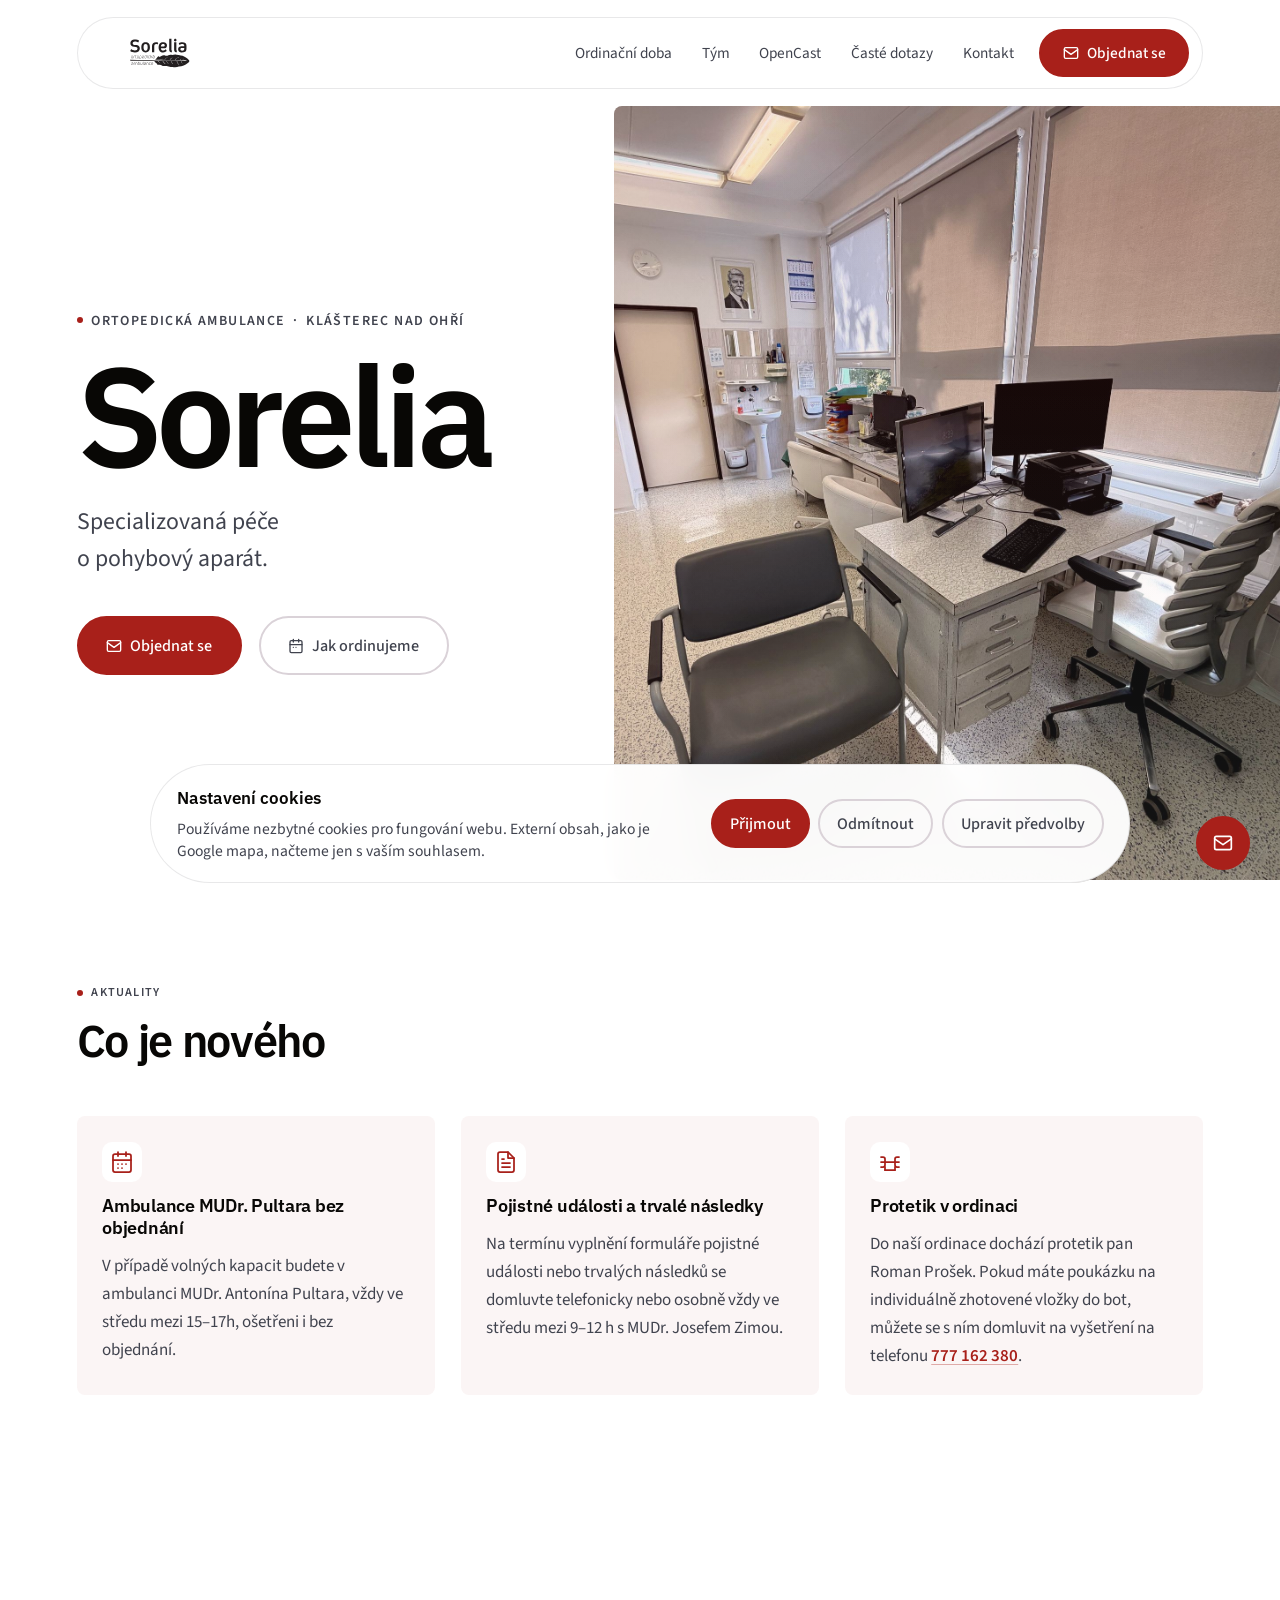
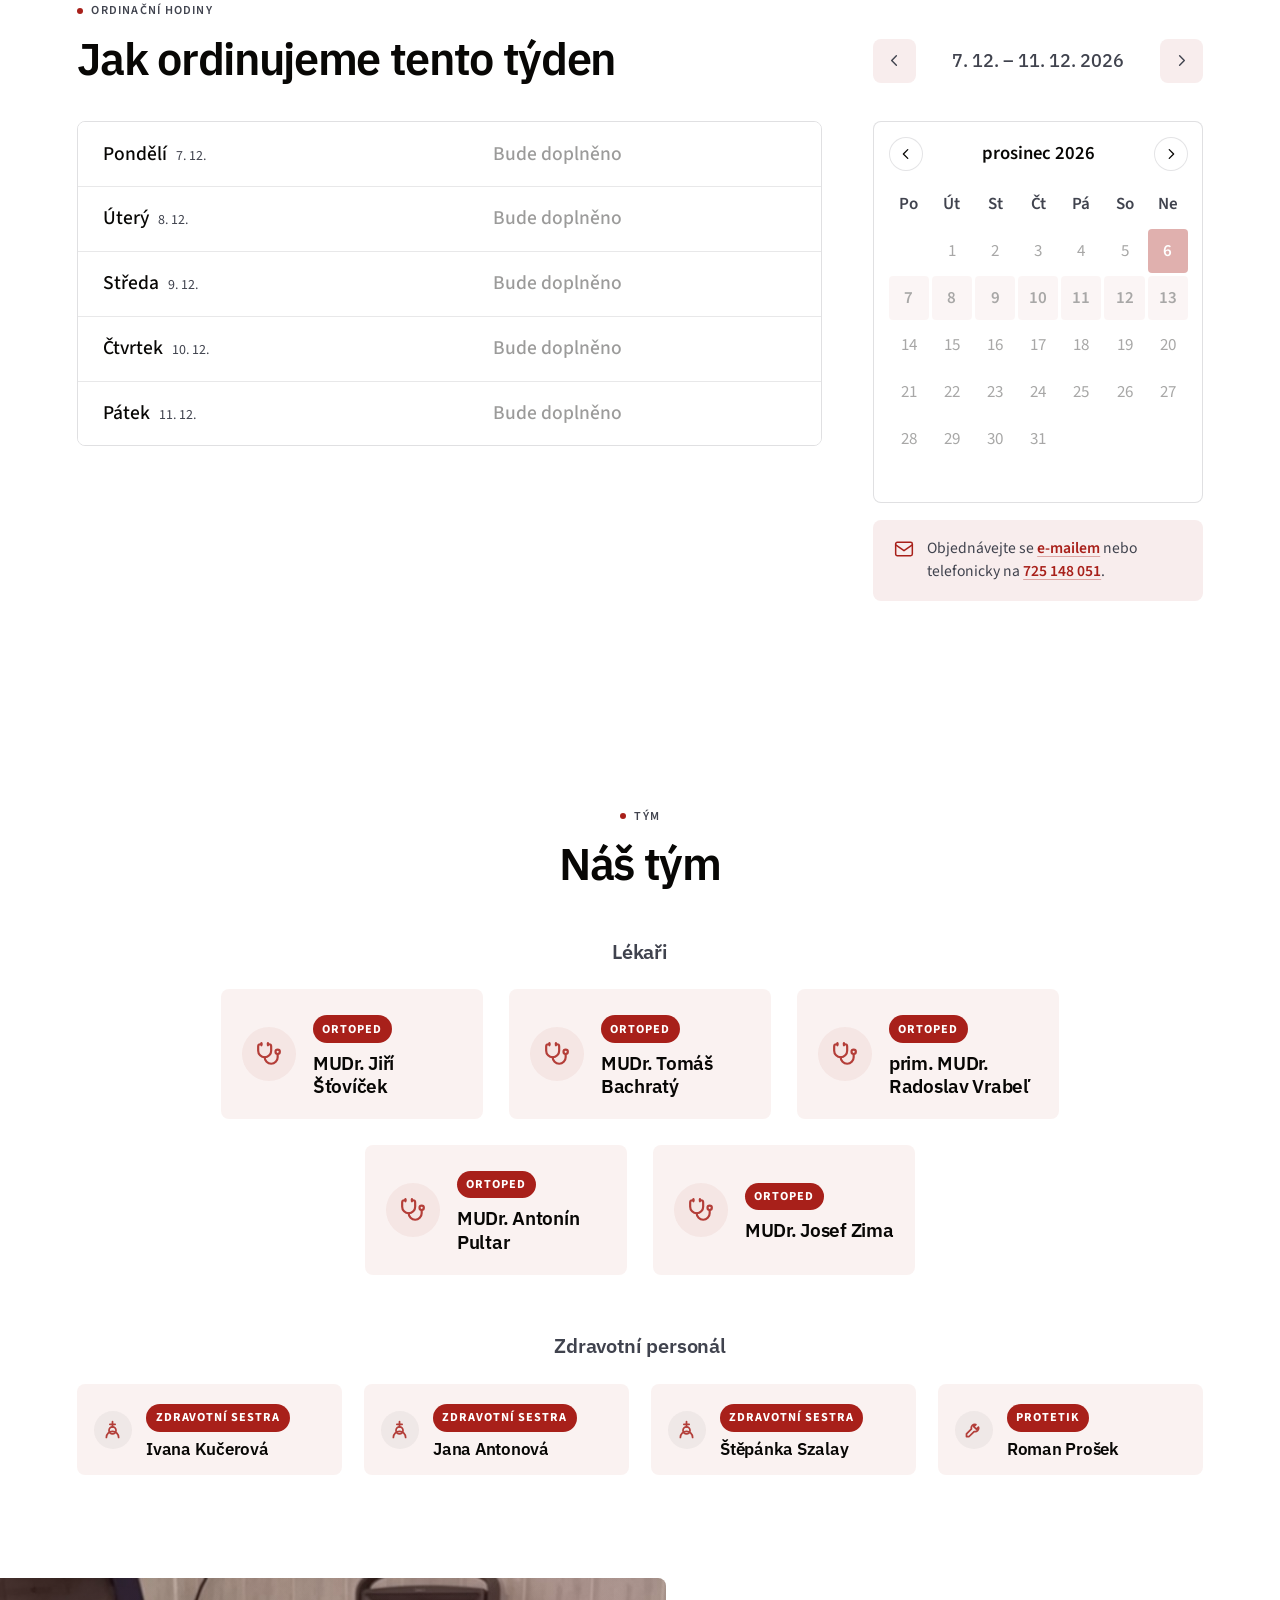
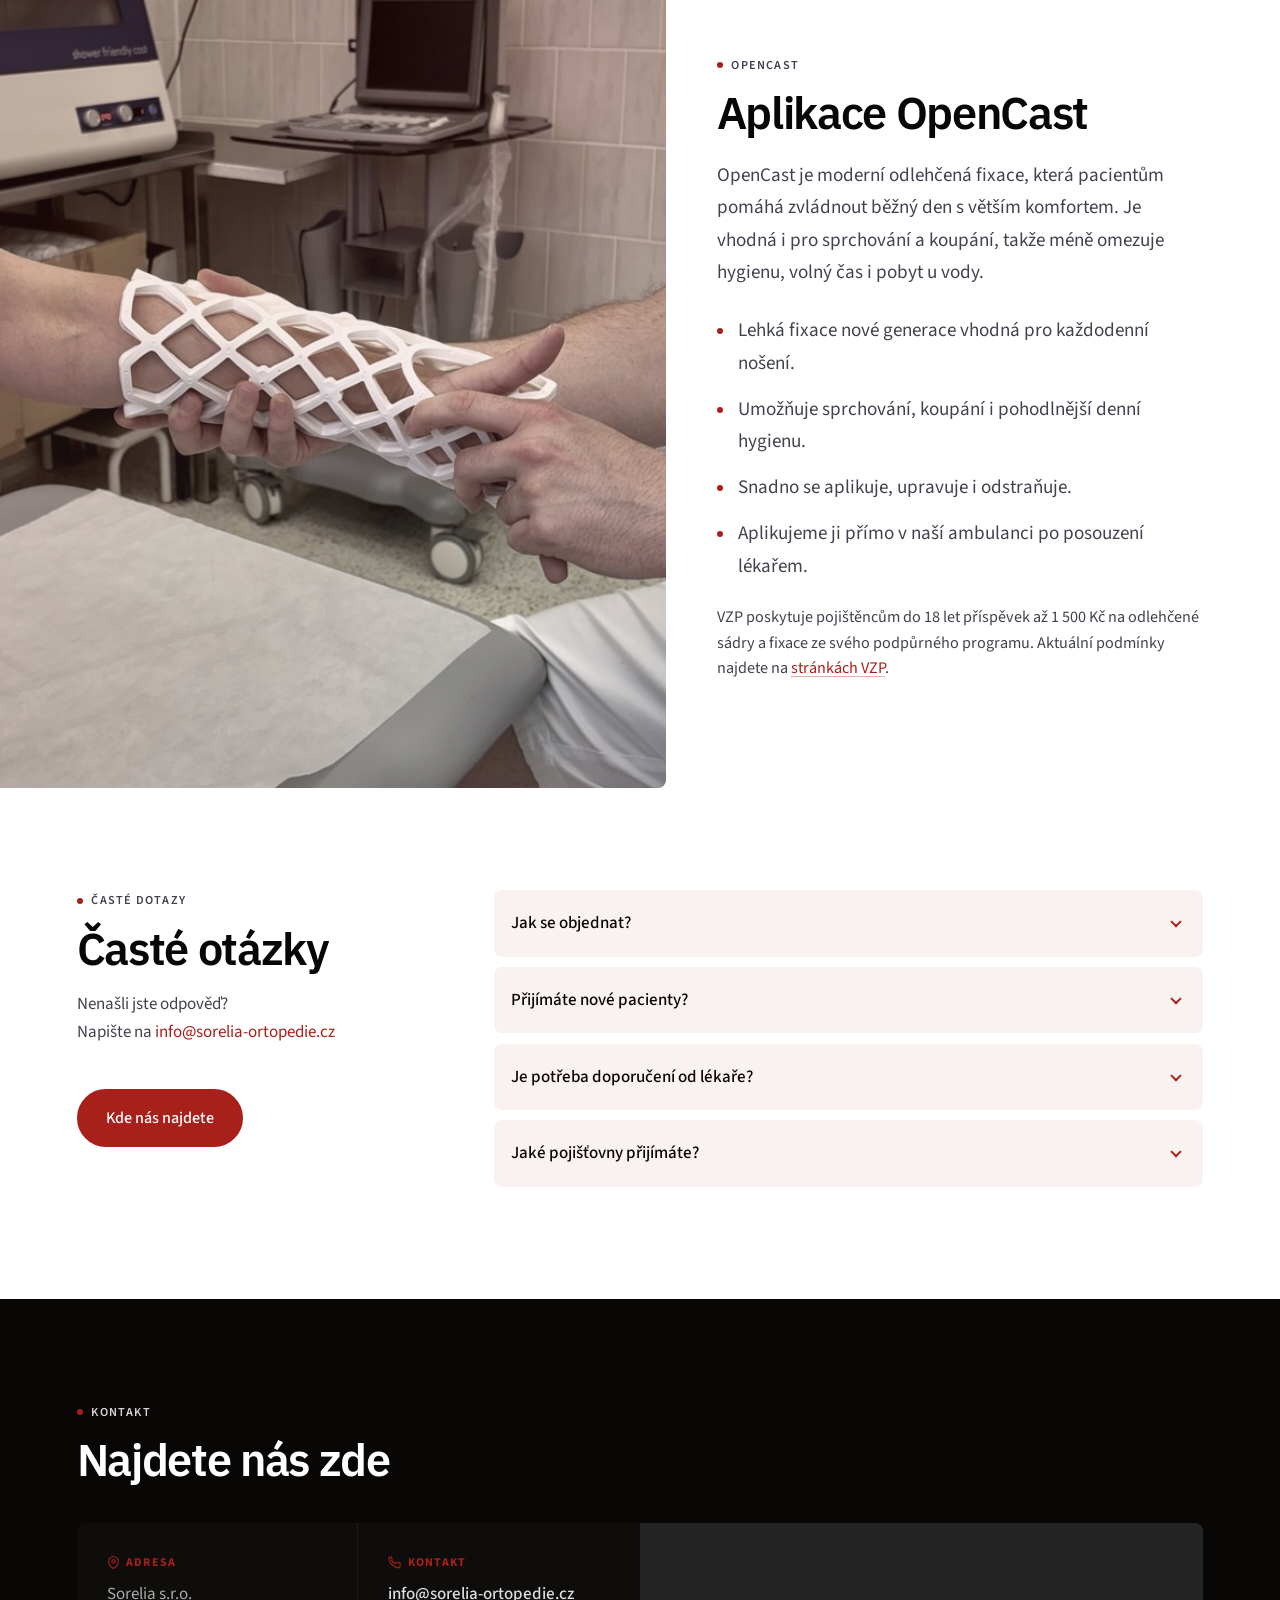
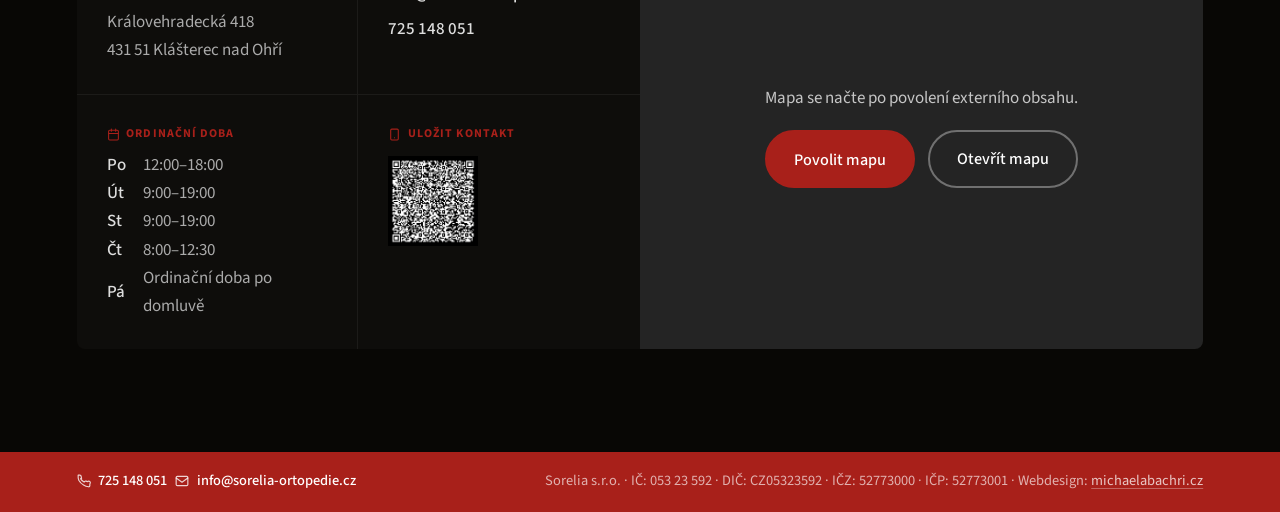
==== index.html @ 14aa14bb "Verze_ODlistopad26 Co-Authored-By: Claude Opus 5.5 <noreply@anthropic.com>" ====
<!DOCTYPE html>
<html lang="cs">
<head>
  <meta charset="UTF-8">
  <meta name="viewport" content="width=device-width, initial-scale=1.0">
  <script>
    if (window.location.hash.toLowerCase() === '#objednani') {
      window.location.replace(`${window.location.origin}/`);
    }
  </script>
  <title>Sorelia · Ortopedická ambulance</title>
  <meta name="description" content="Ortopedická ambulance Sorelia v Klášterci nad Ohří. Specializovaná péče o pohybový aparát, objednání e-mailem nebo telefonicky.">
  <link rel="canonical" href="https://sorelia-ortopedie.cz/">
  <link rel="icon" type="image/svg+xml" href="sorelia_favicon.svg">
  <meta name="theme-color" content="#A8201A">

  <meta property="og:title" content="Sorelia · Ortopedická ambulance">
  <meta property="og:description" content="Specializovaná péče o pohybový aparát v Klášterci nad Ohří. Objednávejte se e-mailem nebo telefonicky.">
  <meta property="og:type" content="website">
  <meta property="og:url" content="https://sorelia-ortopedie.cz/">
  <meta property="og:site_name" content="Sorelia">
  <meta property="og:locale" content="cs_CZ">
  <meta property="og:image" content="https://sorelia-ortopedie.cz/sorelia-social-preview.jpg">
  <meta property="og:image:secure_url" content="https://sorelia-ortopedie.cz/sorelia-social-preview.jpg">
  <meta property="og:image:type" content="image/jpeg">
  <meta property="og:image:width" content="1200">
  <meta property="og:image:height" content="630">
  <meta property="og:image:alt" content="Ordinace ortopedické ambulance Sorelia v Klášterci nad Ohří">

  <meta name="twitter:card" content="summary_large_image">
  <meta name="twitter:title" content="Sorelia · Ortopedická ambulance">
  <meta name="twitter:description" content="Specializovaná péče o pohybový aparát v Klášterci nad Ohří. Objednávejte se e-mailem nebo telefonicky.">
  <meta name="twitter:image" content="https://sorelia-ortopedie.cz/sorelia-social-preview.jpg">
  <meta name="twitter:image:alt" content="Ordinace ortopedické ambulance Sorelia v Klášterci nad Ohří">

  <script type="application/ld+json">
  {
    "@context": "https://schema.org",
    "@graph": [
      {
        "@type": "MedicalClinic",
        "@id": "https://sorelia-ortopedie.cz/#clinic",
        "name": "Sorelia s.r.o.",
        "alternateName": "Sorelia",
        "description": "Ortopedická ambulance Sorelia v Klášterci nad Ohří. Specializovaná péče o pohybový aparát.",
        "url": "https://sorelia-ortopedie.cz/",
        "logo": "https://sorelia-ortopedie.cz/sorelia_logo.svg",
        "image": "https://sorelia-ortopedie.cz/sorelia-social-preview.jpg",
        "email": "info@sorelia-ortopedie.cz",
        "telephone": "+420725148051",
        "medicalSpecialty": "Orthopedic",
        "taxID": "05323592",
        "vatID": "CZ05323592",
        "address": {
          "@type": "PostalAddress",
          "streetAddress": "Královehradecká 418",
          "postalCode": "431 51",
          "addressLocality": "Klášterec nad Ohří",
          "addressCountry": "CZ"
        },
        "openingHoursSpecification": [
          {
            "@type": "OpeningHoursSpecification",
            "dayOfWeek": "Monday",
            "opens": "12:00",
            "closes": "18:00"
          },
          {
            "@type": "OpeningHoursSpecification",
            "dayOfWeek": "Tuesday",
            "opens": "09:00",
            "closes": "19:00"
          },
          {
            "@type": "OpeningHoursSpecification",
            "dayOfWeek": "Wednesday",
            "opens": "09:00",
            "closes": "19:00"
          },
          {
            "@type": "OpeningHoursSpecification",
            "dayOfWeek": "Thursday",
            "opens": "08:00",
            "closes": "12:30"
          }
        ],
        "employee": [
          { "@id": "https://sorelia-ortopedie.cz/#mudr-jiri-stovicek" },
          { "@id": "https://sorelia-ortopedie.cz/#mudr-tomas-bachraty" },
          { "@id": "https://sorelia-ortopedie.cz/#prim-mudr-radoslav-vrabel" },
          { "@id": "https://sorelia-ortopedie.cz/#mudr-antonin-pultar" },
          { "@id": "https://sorelia-ortopedie.cz/#mudr-josef-zima" }
        ]
      },
      {
        "@type": "WebSite",
        "@id": "https://sorelia-ortopedie.cz/#website",
        "url": "https://sorelia-ortopedie.cz/",
        "name": "Sorelia",
        "inLanguage": "cs-CZ",
        "publisher": {
          "@id": "https://sorelia-ortopedie.cz/#clinic"
        }
      },
      {
        "@type": "WebPage",
        "@id": "https://sorelia-ortopedie.cz/#webpage",
        "url": "https://sorelia-ortopedie.cz/",
        "name": "Sorelia · Ortopedická ambulance",
        "description": "Ortopedická ambulance Sorelia v Klášterci nad Ohří. Specializovaná péče o pohybový aparát, objednání e-mailem nebo telefonicky.",
        "isPartOf": {
          "@id": "https://sorelia-ortopedie.cz/#website"
        },
        "about": {
          "@id": "https://sorelia-ortopedie.cz/#clinic"
        },
        "inLanguage": "cs-CZ"
      },
      {
        "@type": "Physician",
        "@id": "https://sorelia-ortopedie.cz/#mudr-jiri-stovicek",
        "name": "MUDr. Jiří Šťovíček",
        "medicalSpecialty": "Orthopedic",
        "worksFor": {
          "@id": "https://sorelia-ortopedie.cz/#clinic"
        }
      },
      {
        "@type": "Physician",
        "@id": "https://sorelia-ortopedie.cz/#mudr-tomas-bachraty",
        "name": "MUDr. Tomáš Bachratý",
        "medicalSpecialty": "Orthopedic",
        "worksFor": {
          "@id": "https://sorelia-ortopedie.cz/#clinic"
        }
      },
      {
        "@type": "Physician",
        "@id": "https://sorelia-ortopedie.cz/#prim-mudr-radoslav-vrabel",
        "name": "prim. MUDr. Radoslav Vrabeľ",
        "medicalSpecialty": "Orthopedic",
        "worksFor": {
          "@id": "https://sorelia-ortopedie.cz/#clinic"
        }
      },
      {
        "@type": "Physician",
        "@id": "https://sorelia-ortopedie.cz/#mudr-antonin-pultar",
        "name": "MUDr. Antonín Pultar",
        "medicalSpecialty": "Orthopedic",
        "worksFor": {
          "@id": "https://sorelia-ortopedie.cz/#clinic"
        }
      },
      {
        "@type": "Physician",
        "@id": "https://sorelia-ortopedie.cz/#mudr-josef-zima",
        "name": "MUDr. Josef Zima",
        "medicalSpecialty": "Orthopedic",
        "worksFor": {
          "@id": "https://sorelia-ortopedie.cz/#clinic"
        }
      }
    ]
  }
  </script>

  <link rel="preconnect" href="https://fonts.googleapis.com">
  <link rel="preconnect" href="https://fonts.gstatic.com" crossorigin>
  <link href="https://fonts.googleapis.com/css2?family=IBM+Plex+Sans:wght@400;500;600&family=Source+Sans+3:wght@400;500;600&display=swap" rel="stylesheet">
  <link rel="stylesheet" href="style.css?v=20261015">
</head>
<body>

<!-- ══════════════════════════════════════════
     NAVIGACE
══════════════════════════════════════════ -->
<header class="site-header" id="site-header">
  <div class="nav-wrap">
    <nav class="nav-pill" aria-label="Hlavní navigace">
      <a href="#" class="nav-logo" aria-label="Sorelia – domů">
        <img src="sorelia_logo.svg" alt="Sorelia" class="nav-logo-img">
      </a>
      <ul class="nav-links" id="nav-links" role="list">
        <li><a href="#ordinacni-doba">Ordinační doba</a></li>
        <li><a href="#lekari">Tým</a></li>
        <li><a href="#opencast">OpenCast</a></li>
        <li><a href="#faq">Časté dotazy</a></li>
        <li><a href="#kontakt">Kontakt</a></li>
        <li class="nav-cta-mob">
          <a href="mailto:info@sorelia-ortopedie.cz" class="btn btn-primary">
            <svg width="16" height="16" viewBox="0 0 24 24" fill="none" stroke="currentColor" stroke-width="2" stroke-linecap="round" stroke-linejoin="round" aria-hidden="true"><rect x="2" y="4" width="20" height="16" rx="2"/><path d="M2 7l10 7 10-7"/></svg>
            Objednat se
          </a>
        </li>
      </ul>
      <a href="mailto:info@sorelia-ortopedie.cz" class="btn btn-primary nav-cta-desk">
        <svg width="16" height="16" viewBox="0 0 24 24" fill="none" stroke="currentColor" stroke-width="2" stroke-linecap="round" stroke-linejoin="round" aria-hidden="true"><rect x="2" y="4" width="20" height="16" rx="2"/><path d="M2 7l10 7 10-7"/></svg>
        Objednat se
      </a>
      <button class="nav-burger" id="nav-burger" aria-label="Menu" aria-expanded="false" aria-controls="nav-links">
        <span></span><span></span><span></span>
      </button>
    </nav>
  </div>
</header>

<main>

<!-- ══════════════════════════════════════════
     HERO
══════════════════════════════════════════ -->
<section class="hero" id="hero" aria-labelledby="hero-h1">
  <div class="hero-grid">

    <div class="hero-text">
      <p class="eyebrow">
        <span class="eyebrow-dot" aria-hidden="true"></span>
        <span class="eyebrow-text">
          <span>Ortopedická ambulance</span>
          <span class="eyebrow-sep" aria-hidden="true">·</span>
          <span class="eyebrow-place">Klášterec nad Ohří</span>
        </span>
      </p>
      <h1 id="hero-h1">Sorelia</h1>
      <p class="hero-lead">Specializovaná péče<br>o pohybový aparát.</p>
      <div class="hero-actions">
        <a href="mailto:info@sorelia-ortopedie.cz" class="btn btn-primary">
          <svg width="16" height="16" viewBox="0 0 24 24" fill="none" stroke="currentColor" stroke-width="2" stroke-linecap="round" stroke-linejoin="round" aria-hidden="true"><rect x="2" y="4" width="20" height="16" rx="2"/><path d="M2 7l10 7 10-7"/></svg>
          Objednat se
        </a>
        <a href="#ordinacni-doba" class="btn btn-outline">
          <svg width="16" height="16" viewBox="0 0 24 24" fill="none" stroke="currentColor" stroke-width="2" stroke-linecap="round" stroke-linejoin="round" aria-hidden="true"><rect x="3" y="4" width="18" height="18" rx="2"/><path d="M16 2v4M8 2v4M3 10h18"/><path d="M8 14h.01M12 14h.01"/></svg>
          Jak ordinujeme
        </a>
      </div>
    </div>

    <div class="hero-visual">
      <img class="hero-photo" src="hero.jpeg" alt="Ordinace ortopedické ambulance Sorelia" width="2000" height="1500" fetchpriority="high">
    </div>

  </div>
</section>

<!-- ══════════════════════════════════════════
     AKTUALITY
     Styl karet podle naléhavosti:
     - akt-card--urgent (+ volitelně --notice): časově kritická upozornění
       (omezený provoz, přerušené objednávky) — výrazné, řadit první.
     - akt-card--secondary: běžné, méně naléhavé novinky — řadit za urgent kartami.
     Neaktuální urgent kartu neodstraňovat, jen doplnit "hidden" atribut
     a text/nadpis přepsat, až bude znovu potřeba (viz historie této sekce).
══════════════════════════════════════════ -->
<section class="section aktuality" id="aktuality" aria-labelledby="akt-h2">
  <div class="container">
    <div class="sec-head">
      <p class="sec-label"><span class="sec-dot" aria-hidden="true"></span>Aktuality</p>
      <h2 id="akt-h2">Co je nového</h2>
    </div>
    <div class="akt-grid">

      <article class="akt-card akt-card--urgent akt-card--notice" hidden>
        <div class="akt-icon" aria-hidden="true">
          <svg width="24" height="24" viewBox="0 0 24 24" fill="none" stroke="currentColor" stroke-width="1.75" stroke-linecap="round" stroke-linejoin="round"><rect x="3" y="5" width="18" height="14" rx="2"/><path d="m3 7 9 6 9-6"/><path d="M12 13v5"/></svg>
        </div>
        <h3>Vyřizování e-mailů od 15. 10.</h3>
        <p>E-maily odeslané od 8. 10. po 12. hodině do 14. 10. 2026 budeme vyřizovat až od 15. 10. Děkujeme za pochopení.</p>
      </article>

      <article class="akt-card akt-card--secondary">
        <div class="akt-icon" aria-hidden="true">
          <svg width="24" height="24" viewBox="0 0 24 24" fill="none" stroke="currentColor" stroke-width="1.75" stroke-linecap="round" stroke-linejoin="round"><rect x="3" y="4" width="18" height="18" rx="2"/><path d="M16 2v4M8 2v4M3 10h18"/><path d="M8 14h.01M12 14h.01M16 14h.01M8 18h.01M12 18h.01"/></svg>
        </div>
        <h3>Ambulance MUDr. Pultara bez objednání</h3>
        <p>V případě volných kapacit budete v ambulanci MUDr. Antonína Pultara, vždy ve středu mezi 15–17h, ošetřeni i bez objednání.</p>
      </article>

      <article class="akt-card akt-card--secondary">
        <div class="akt-icon" aria-hidden="true">
          <svg width="24" height="24" viewBox="0 0 24 24" fill="none" stroke="currentColor" stroke-width="1.75" stroke-linecap="round" stroke-linejoin="round"><path d="M14 2H6a2 2 0 0 0-2 2v16a2 2 0 0 0 2 2h12a2 2 0 0 0 2-2V8z"/><polyline points="14 2 14 8 20 8"/><line x1="16" y1="13" x2="8" y2="13"/><line x1="16" y1="17" x2="8" y2="17"/><line x1="10" y1="9" x2="8" y2="9"/></svg>
        </div>
        <h3>Pojistné události a trvalé následky</h3>
        <p>Na termínu vyplnění formuláře pojistné události nebo trvalých následků se domluvte telefonicky nebo osobně vždy ve středu mezi 9–12&nbsp;h s MUDr. Josefem Zimou.</p>
      </article>

      <article class="akt-card akt-card--secondary">
        <div class="akt-icon" aria-hidden="true">
          <svg width="24" height="24" viewBox="0 0 24 24" fill="none" stroke="currentColor" stroke-width="1.75" stroke-linecap="round" stroke-linejoin="round"><path d="M3 17h2a2 2 0 0 0 2-2V9a2 2 0 0 0-2-2H3"/><path d="M21 17h-2a2 2 0 0 1-2-2V9a2 2 0 0 1 2-2h2"/><path d="M3 12h18"/><path d="M7 20h10"/><path d="M7 20v-3"/><path d="M17 20v-3"/></svg>
        </div>
        <h3>Protetik v ordinaci</h3>
        <p>Do naší ordinace dochází protetik pan Roman Prošek. Pokud máte poukázku na individuálně zhotovené vložky do bot, můžete se s ním domluvit na vyšetření na telefonu <a href="tel:+420777162380">777&nbsp;162&nbsp;380</a>.</p>
      </article>

    </div>
  </div>
</section>

<!-- ══════════════════════════════════════════
     ORDINAČNÍ DOBA
══════════════════════════════════════════ -->
<section class="section section--grey odb" id="ordinacni-doba" aria-labelledby="odb-h2">
  <div class="container">
    <div class="odb-head">
      <div>
        <p class="sec-label"><span class="sec-dot" aria-hidden="true"></span>Ordinační hodiny</p>
        <h2 id="odb-h2">Jak ordinujeme tento týden</h2>
      </div>
      <div class="schedule-nav-row schedule-nav-row--desktop">
        <button class="sched-btn" id="prev-week" data-week-shift="-7" aria-label="Předchozí týden">
          <svg width="15" height="15" viewBox="0 0 16 16" fill="none" aria-hidden="true"><path d="M10 3L5 8l5 5" stroke="currentColor" stroke-width="1.5" stroke-linecap="round" stroke-linejoin="round"/></svg>
        </button>
        <span class="schedule-week-label" id="week-label"></span>
        <button class="sched-btn" id="next-week" data-week-shift="7" aria-label="Další týden">
          <svg width="15" height="15" viewBox="0 0 16 16" fill="none" aria-hidden="true"><path d="M6 3l5 5-5 5" stroke="currentColor" stroke-width="1.5" stroke-linecap="round" stroke-linejoin="round"/></svg>
        </button>
      </div>
    </div>

    <div class="odb-grid">
      <div class="odb-left">
        <div class="schedule-days" id="schedule-days" role="list" aria-label="Ordinační doba vybraného týdne">
          <!-- JS -->
        </div>
      </div>
      <div class="schedule-nav-row schedule-nav-row--mobile">
        <button class="sched-btn" type="button" data-week-shift="-7" aria-label="Předchozí týden">
          <svg width="15" height="15" viewBox="0 0 16 16" fill="none" aria-hidden="true"><path d="M10 3L5 8l5 5" stroke="currentColor" stroke-width="1.5" stroke-linecap="round" stroke-linejoin="round"/></svg>
        </button>
        <span class="schedule-week-label"></span>
        <button class="sched-btn" type="button" data-week-shift="7" aria-label="Další týden">
          <svg width="15" height="15" viewBox="0 0 16 16" fill="none" aria-hidden="true"><path d="M6 3l5 5-5 5" stroke="currentColor" stroke-width="1.5" stroke-linecap="round" stroke-linejoin="round"/></svg>
        </button>
      </div>
      <div class="odb-right">
        <div class="schedule-mini-cal" id="mini-calendar" aria-label="Miniaturní kalendář"></div>
        <p class="schedule-contact-note">
          <svg width="20" height="20" viewBox="0 0 24 24" fill="none" stroke="currentColor" stroke-width="1.8" stroke-linecap="round" stroke-linejoin="round" aria-hidden="true">
            <rect x="2" y="4" width="20" height="16" rx="2"/>
            <path d="M2 7l10 7 10-7"/>
          </svg>
          <span>Objednávejte se <a href="mailto:info@sorelia-ortopedie.cz">e-mailem</a> nebo telefonicky na <a href="tel:+420725148051">725&nbsp;148&nbsp;051</a>.</span>
        </p>
      </div>
    </div>
  </div>
</section>

<!-- ══════════════════════════════════════════
     TÝM – LÉKAŘI + PERSONÁL
══════════════════════════════════════════ -->
<section class="section section--grey lekari" id="lekari" aria-labelledby="lek-h2">
  <div class="container">
    <div class="sec-head">
      <p class="sec-label"><span class="sec-dot" aria-hidden="true"></span>Tým</p>
      <h2 id="lek-h2">Náš tým</h2>
    </div>

    <h3 class="team-sub-h">Lékaři</h3>

    <div class="team-grid">

      <article class="team-card">
        <div class="team-photo tp--1" role="img" aria-label="MUDr. Jiří Šťovíček">
          <svg class="person-icon person-icon--doctor" viewBox="0 0 24 24" aria-hidden="true">
            <path d="M11 2v2"/>
            <path d="M5 2v2"/>
            <path d="M5 3H4a2 2 0 0 0-2 2v4a6 6 0 0 0 12 0V5a2 2 0 0 0-2-2h-1"/>
            <path d="M8 15a6 6 0 0 0 12 0v-3"/>
            <circle cx="20" cy="10" r="2"/>
          </svg>
        </div>
        <div class="team-info">
          <span class="team-badge">Ortoped</span>
          <h4>MUDr. Jiří Šťovíček</h4>
        </div>
      </article>

      <article class="team-card">
        <div class="team-photo tp--2" role="img" aria-label="MUDr. Tomáš Bachratý">
          <svg class="person-icon person-icon--doctor" viewBox="0 0 24 24" aria-hidden="true">
            <path d="M11 2v2"/>
            <path d="M5 2v2"/>
            <path d="M5 3H4a2 2 0 0 0-2 2v4a6 6 0 0 0 12 0V5a2 2 0 0 0-2-2h-1"/>
            <path d="M8 15a6 6 0 0 0 12 0v-3"/>
            <circle cx="20" cy="10" r="2"/>
          </svg>
        </div>
        <div class="team-info">
          <span class="team-badge">Ortoped</span>
          <h4>MUDr. Tomáš Bachratý</h4>
        </div>
      </article>

      <article class="team-card">
        <div class="team-photo tp--3" role="img" aria-label="prim. MUDr. Radoslav Vrabeľ">
          <svg class="person-icon person-icon--doctor" viewBox="0 0 24 24" aria-hidden="true">
            <path d="M11 2v2"/>
            <path d="M5 2v2"/>
            <path d="M5 3H4a2 2 0 0 0-2 2v4a6 6 0 0 0 12 0V5a2 2 0 0 0-2-2h-1"/>
            <path d="M8 15a6 6 0 0 0 12 0v-3"/>
            <circle cx="20" cy="10" r="2"/>
          </svg>
        </div>
        <div class="team-info">
          <span class="team-badge">Ortoped</span>
          <h4>prim. MUDr. Radoslav Vrabeľ</h4>
        </div>
      </article>

      <article class="team-card">
        <div class="team-photo tp--4" role="img" aria-label="MUDr. Antonín Pultar">
          <svg class="person-icon person-icon--doctor" viewBox="0 0 24 24" aria-hidden="true">
            <path d="M11 2v2"/>
            <path d="M5 2v2"/>
            <path d="M5 3H4a2 2 0 0 0-2 2v4a6 6 0 0 0 12 0V5a2 2 0 0 0-2-2h-1"/>
            <path d="M8 15a6 6 0 0 0 12 0v-3"/>
            <circle cx="20" cy="10" r="2"/>
          </svg>
        </div>
        <div class="team-info">
          <span class="team-badge">Ortoped</span>
          <h4>MUDr. Antonín Pultar</h4>
        </div>
      </article>

      <article class="team-card">
        <div class="team-photo tp--5" role="img" aria-label="MUDr. Josef Zima">
          <svg class="person-icon person-icon--doctor" viewBox="0 0 24 24" aria-hidden="true">
            <path d="M11 2v2"/>
            <path d="M5 2v2"/>
            <path d="M5 3H4a2 2 0 0 0-2 2v4a6 6 0 0 0 12 0V5a2 2 0 0 0-2-2h-1"/>
            <path d="M8 15a6 6 0 0 0 12 0v-3"/>
            <circle cx="20" cy="10" r="2"/>
          </svg>
        </div>
        <div class="team-info">
          <span class="team-badge">Ortoped</span>
          <h4>MUDr. Josef Zima</h4>
        </div>
      </article>

    </div>

    <h3 class="team-sub-h">Zdravotní personál</h3>

    <div class="staff-grid">
      <article class="staff-card">
        <div class="staff-photo sa--1" role="img" aria-label="Zdravotní sestra Ivana Kučerová">
          <svg class="person-icon person-icon--nurse" viewBox="0 0 24 24" aria-hidden="true">
            <path d="M12 3v6"/>
            <path d="M9 6h6"/>
            <circle cx="12" cy="13" r="4"/>
            <path d="M5 21a7 7 0 0 1 14 0"/>
          </svg>
        </div>
        <div class="staff-info">
          <span class="staff-badge">Zdravotní sestra</span>
          <h4>Ivana Kučerová</h4>
        </div>
      </article>
      <article class="staff-card">
        <div class="staff-photo sa--2" role="img" aria-label="Zdravotní sestra Jana Antonová">
          <svg class="person-icon person-icon--nurse" viewBox="0 0 24 24" aria-hidden="true">
            <path d="M12 3v6"/>
            <path d="M9 6h6"/>
            <circle cx="12" cy="13" r="4"/>
            <path d="M5 21a7 7 0 0 1 14 0"/>
          </svg>
        </div>
        <div class="staff-info">
          <span class="staff-badge">Zdravotní sestra</span>
          <h4>Jana Antonová</h4>
        </div>
      </article>
      <article class="staff-card">
        <div class="staff-photo sa--3" role="img" aria-label="Zdravotní sestra Štěpánka Szalay">
          <svg class="person-icon person-icon--nurse" viewBox="0 0 24 24" aria-hidden="true">
            <path d="M12 3v6"/>
            <path d="M9 6h6"/>
            <circle cx="12" cy="13" r="4"/>
            <path d="M5 21a7 7 0 0 1 14 0"/>
          </svg>
        </div>
        <div class="staff-info">
          <span class="staff-badge">Zdravotní sestra</span>
          <h4>Štěpánka Szalay</h4>
        </div>
      </article>
      <article class="staff-card">
        <div class="staff-photo sa--4" role="img" aria-label="Protetik Roman Prošek">
          <svg class="person-icon person-icon--care" viewBox="0 0 24 24" aria-hidden="true">
            <path d="M14.7 6.3a4 4 0 0 0-5 5L4 17v3h3l5.7-5.7a4 4 0 0 0 5-5l-2.4 2.4-3-3 2.4-2.4z"/>
          </svg>
        </div>
        <div class="staff-info">
          <span class="staff-badge">Protetik</span>
          <h4>Roman Prošek</h4>
        </div>
      </article>
    </div>
  </div>
</section>

<!-- ══════════════════════════════════════════
     OPENCAST
══════════════════════════════════════════ -->
<section class="section opencast" id="opencast" aria-labelledby="opencast-h2">
  <div class="opencast-grid">
    <div class="opencast-media">
      <img src="opencast.jpeg" alt="Aplikace odlehčené fixace OpenCast v ambulanci Sorelia" width="1000" height="750" loading="lazy">
    </div>
    <div class="opencast-content">
      <p class="sec-label"><span class="sec-dot" aria-hidden="true"></span>OpenCast</p>
      <h2 id="opencast-h2">Aplikace OpenCast</h2>
      <p class="opencast-lead">OpenCast je moderní odlehčená fixace, která pacientům pomáhá zvládnout běžný den s větším komfortem. Je vhodná i pro sprchování a koupání, takže méně omezuje hygienu, volný čas i pobyt u vody.</p>
      <ul class="opencast-list">
        <li>Lehká fixace nové generace vhodná pro každodenní nošení.</li>
        <li>Umožňuje sprchování, koupání i pohodlnější denní hygienu.</li>
        <li>Snadno se aplikuje, upravuje i odstraňuje.</li>
        <li>Aplikujeme ji přímo v naší ambulanci po posouzení lékařem.</li>
      </ul>
      <p class="opencast-note">VZP poskytuje pojištěncům do 18 let příspěvek až 1&nbsp;500&nbsp;Kč na odlehčené sádry a fixace ze svého podpůrného programu. Aktuální podmínky najdete na <a href="https://www.vzp.cz/pojistenci/vyhody-a-prispevky/podpora-pri-nemoci/odlehcene-sadry-a-fixace" target="_blank" rel="noopener">stránkách VZP</a>.</p>
    </div>
  </div>
</section>

<!-- ══════════════════════════════════════════
     FAQ
══════════════════════════════════════════ -->
<section class="section faq" id="faq" aria-labelledby="faq-h2">
  <div class="container">
    <div class="faq-layout">

      <div class="faq-intro">
        <p class="sec-label"><span class="sec-dot" aria-hidden="true"></span>Časté dotazy</p>
        <h2 id="faq-h2">Časté otázky</h2>
        <p class="faq-sub">Nenašli jste odpověď?<br>Napište na <a href="mailto:info@sorelia-ortopedie.cz">info@sorelia-ortopedie.cz</a></p>
        <a href="#kontakt" class="btn btn-primary faq-cta">Kde nás najdete</a>
      </div>

      <dl class="faq-list">
        <div class="faq-item">
          <dt><button class="faq-btn" aria-expanded="false" aria-controls="fa1"><span>Jak se objednat?</span><span class="faq-icon" aria-hidden="true"></span></button></dt>
          <dd class="faq-ans" id="fa1" hidden>Napište nám na <a href="mailto:info@sorelia-ortopedie.cz">info@sorelia-ortopedie.cz</a> nebo nás kontaktujte telefonicky na čísle <a href="tel:+420725148051">725&nbsp;148&nbsp;051</a> v ordinačních hodinách.</dd>
        </div>
        <div class="faq-item">
          <dt><button class="faq-btn" aria-expanded="false" aria-controls="fa2"><span>Přijímáte nové pacienty?</span><span class="faq-icon" aria-hidden="true"></span></button></dt>
          <dd class="faq-ans" id="fa2" hidden>Ano, nové pacienty přijímáme. Prosíme o předchozí objednání – bez rezervace bohužel termín nemůžeme zaručit.</dd>
        </div>
        <div class="faq-item">
          <dt><button class="faq-btn" aria-expanded="false" aria-controls="fa3"><span>Je potřeba doporučení od lékaře?</span><span class="faq-icon" aria-hidden="true"></span></button></dt>
          <dd class="faq-ans" id="fa3" hidden>Na vyšetření kloubů doporučení od lékaře nepotřebujete, přestože je vítáme. Na vyšetření zad je poukaz od praktického lékaře nebo specialisty podmínkou – bez něj bohužel vyšetření provést nemůžeme.</dd>
        </div>
        <div class="faq-item">
          <dt><button class="faq-btn" aria-expanded="false" aria-controls="fa4"><span>Jaké pojišťovny přijímáte?</span><span class="faq-icon" aria-hidden="true"></span></button></dt>
          <dd class="faq-ans" id="fa4" hidden>Přijímáme pacienty všech zdravotních pojišťoven – VZP, OZP, ČPZP, ZPS, ZPMV i VOZP. Samoplátce vítáme také.</dd>
        </div>
      </dl>

    </div>
  </div>
</section>

<!-- ══════════════════════════════════════════
     KONTAKT  (tmavá sekce)
══════════════════════════════════════════ -->
<section class="section--dark kontakt" id="kontakt" aria-labelledby="kon-h2">
  <div class="container">
    <div class="kon-top">
      <p class="sec-label sec-label--inv"><span class="sec-dot sec-dot--red" aria-hidden="true"></span>Kontakt</p>
      <h2 id="kon-h2" class="h2--inv">Najdete nás zde</h2>
    </div>

    <div class="kon-block">

      <div class="kon-info">
        <div class="kon-item">
          <span class="kon-lbl">
            <svg width="13" height="13" viewBox="0 0 24 24" fill="none" stroke="currentColor" stroke-width="2" stroke-linecap="round" stroke-linejoin="round" aria-hidden="true"><path d="M21 10c0 7-9 13-9 13s-9-6-9-13a9 9 0 0118 0z"/><circle cx="12" cy="10" r="3"/></svg>
            Adresa
          </span>
          <address>Sorelia s.r.o.<br>Královehradecká 418<br>431 51 Klášterec nad Ohří</address>
        </div>
        <div class="kon-item">
          <span class="kon-lbl">
            <svg width="13" height="13" viewBox="0 0 24 24" fill="none" stroke="currentColor" stroke-width="2" stroke-linecap="round" stroke-linejoin="round" aria-hidden="true"><path d="M22 16.92v3a2 2 0 01-2.18 2 19.8 19.8 0 01-8.63-3.07A19.5 19.5 0 013.07 10.8 19.8 19.8 0 012 2h3a2 2 0 012 1.72c.12 1 .36 1.97.72 2.9a2 2 0 01-.45 2.11L6.09 7.91a16 16 0 006 6l1.18-1.18a2 2 0 012.11-.45c.93.36 1.9.6 2.9.72A2 2 0 0122 16.92z"/></svg>
            Kontakt
          </span>
          <a href="mailto:info@sorelia-ortopedie.cz">info@sorelia-ortopedie.cz</a>
          <a href="tel:+420725148051">725&nbsp;148&nbsp;051</a>
        </div>
        <div class="kon-item">
          <span class="kon-lbl">
            <svg width="13" height="13" viewBox="0 0 24 24" fill="none" stroke="currentColor" stroke-width="2" stroke-linecap="round" stroke-linejoin="round" aria-hidden="true"><rect x="3" y="4" width="18" height="18" rx="2"/><path d="M16 2v4M8 2v4M3 10h18"/></svg>
            Ordinační doba
          </span>
          <table class="kon-hours">
            <tr><td>Po</td><td>12:00–18:00</td></tr>
            <tr><td>Út</td><td>9:00–19:00</td></tr>
            <tr><td>St</td><td>9:00–19:00</td></tr>
            <tr><td>Čt</td><td>8:00–12:30</td></tr>
            <tr><td>Pá</td><td>Ordinační doba po domluvě</td></tr>

          </table>
        </div>
        <div class="kon-item">
          <span class="kon-lbl">
            <svg width="13" height="13" viewBox="0 0 24 24" fill="none" stroke="currentColor" stroke-width="2" stroke-linecap="round" stroke-linejoin="round" aria-hidden="true"><rect x="5" y="2" width="14" height="20" rx="2"/><path d="M12 18h.01"/></svg>
            Uložit kontakt
          </span>
          <div class="qr-box" aria-label="QR kód kontaktu">
            <img src="qr kod negativ.png" alt="QR kód pro uložení kontaktu" width="90" height="90">
          </div>
        </div>
      </div>

      <div
        class="kon-map-wrap"
        data-map-src="https://maps.google.com/maps?q=Královehradecká+418,+431+51+Klášterec+nad+Ohří&output=embed">
        <div class="map-consent-placeholder">
          <p>Mapa se načte po povolení externího obsahu.</p>
          <div class="map-consent-actions">
            <button type="button" class="btn btn-primary" data-map-allow>Povolit mapu</button>
            <a href="https://www.google.com/maps/search/?api=1&query=Kr%C3%A1lovehradeck%C3%A1%20418%2C%20431%2051%20Kl%C3%A1%C5%A1terec%20nad%20Oh%C5%99%C3%AD" target="_blank" rel="noopener" class="btn btn-outline">Otevřít mapu</a>
          </div>
        </div>
      </div>

    </div>

  </div>
</section>

</main>

<footer class="mini-footer" aria-label="Právní a kontaktní údaje">
  <div class="container mini-footer-wrap">
    <p class="mini-footer-contact">
      <svg width="14" height="14" viewBox="0 0 24 24" fill="none" stroke="currentColor" stroke-width="2" stroke-linecap="round" stroke-linejoin="round" aria-hidden="true" class="mini-footer-icon"><path d="M22 16.92v3a2 2 0 01-2.18 2 19.8 19.8 0 01-8.63-3.07A19.5 19.5 0 013.07 10.8 19.8 19.8 0 012 2h3a2 2 0 012 1.72c.12 1 .36 1.97.72 2.9a2 2 0 01-.45 2.11L6.09 7.91a16 16 0 006 6l1.18-1.18a2 2 0 012.11-.45c.93.36 1.9.6 2.9.72A2 2 0 0122 16.92z"/></svg>
      <a href="tel:+420725148051">725&nbsp;148&nbsp;051</a>
      <svg width="14" height="14" viewBox="0 0 24 24" fill="none" stroke="currentColor" stroke-width="2" stroke-linecap="round" stroke-linejoin="round" aria-hidden="true" class="mini-footer-icon"><rect x="2" y="4" width="20" height="16" rx="2"/><path d="M2 7l10 7 10-7"/></svg>
      <a href="mailto:info@sorelia-ortopedie.cz">info@sorelia-ortopedie.cz</a>
    </p>
    <p class="mini-footer-meta">
      Sorelia s.r.o. · IČ: 053&nbsp;23&nbsp;592 · DIČ:&nbsp;CZ05323592 · IČZ:&nbsp;52773000 · IČP:&nbsp;52773001 <span class="mini-footer-credit">· Webdesign: <a href="https://michaelabachri.cz" target="_blank" rel="noopener">michaelabachri.cz</a></span>
    </p>
  </div>
</footer>

<!-- Floating CTA -->
<a href="mailto:info@sorelia-ortopedie.cz" class="floating-cta" aria-label="Napsat e-mail">
  <svg width="20" height="20" viewBox="0 0 24 24" fill="none" stroke="currentColor" stroke-width="2" stroke-linecap="round" stroke-linejoin="round" aria-hidden="true"><rect x="2" y="4" width="20" height="16" rx="2"/><path d="M2 7l10 7 10-7"/></svg>
</a>

<div class="cookie-banner" id="cookie-banner" hidden>
  <div class="cookie-banner-inner">
    <div class="cookie-copy">
      <strong>Nastavení cookies</strong>
      <p>Používáme nezbytné cookies pro fungování webu. Externí obsah, jako je Google mapa, načteme jen s vaším souhlasem.</p>
      <div class="cookie-preferences" id="cookie-preferences" hidden>
        <label class="cookie-check">
          <input type="checkbox" checked disabled>
          <span>Nezbytné cookies</span>
        </label>
        <label class="cookie-check">
          <input type="checkbox" id="cookie-maps">
          <span>Externí obsah a mapy</span>
        </label>
      </div>
    </div>
    <div class="cookie-actions">
      <button type="button" class="btn btn-primary" id="cookie-accept">Přijmout</button>
      <button type="button" class="btn btn-outline" id="cookie-reject">Odmítnout</button>
      <button type="button" class="btn btn-outline" id="cookie-customize" aria-expanded="false" aria-controls="cookie-preferences">Upravit předvolby</button>
      <button type="button" class="btn btn-primary" id="cookie-save" hidden>Uložit předvolby</button>
    </div>
  </div>
</div>

<script src="main.js?v=20261019a"></script>
</body>
</html>
---- style.css ----
/* ============================================================
   Sorelia – Stylesheet
   Mobile-first · Žádné gradienty · Žádné stíny
   ============================================================ */

/* ── Reset ─────────────────────────────────────────────── */
*, *::before, *::after { box-sizing: border-box; margin: 0; padding: 0; }
img, svg { max-width: 100%; display: block; }
a        { color: inherit; text-decoration: none; }
ul, ol   { list-style: none; }
address  { font-style: normal; }

/* ── Tokens ─────────────────────────────────────────────── */
:root {
  --red:       #A8201A;
  --red-soft:  rgba(168, 32, 26, 0.08);
  --black:     #080705;
  --charcoal:  #40434E;
  --grey:      #DAD2D8;
  --bg-grey:   #FFFFFF;
  --white:     #FFFFFF;

  --fh: 'IBM Plex Sans', sans-serif;
  --fb: 'Source Sans 3', sans-serif;

  --max-w:    1440px;
  --gutter:   88%;
  --r:        8px;
  --gap:      clamp(64px, 8vw, 112px);
  --schedule-nav-w: 330px;
}

/* ── Base ───────────────────────────────────────────────── */
html { scroll-behavior: smooth; font-size: 106.25%; }

body {
  font-family: var(--fb);
  font-size: 1.125rem;
  line-height: 1.7;
  color: var(--black);
  background: var(--white);
  overflow-x: hidden;
  -webkit-font-smoothing: antialiased;
}

/* ── Container ──────────────────────────────────────────── */
.container {
  max-width: var(--max-w);
  width: var(--gutter);
  margin: 0 auto;
}

/* ── Focus ring ─────────────────────────────────────────── */
:focus-visible {
  outline: 2px solid var(--red);
  outline-offset: 3px;
  border-radius: 3px;
}

/* ── Sections ───────────────────────────────────────────── */
.section {
  padding: var(--gap) 0;
}
.section--grey { background: var(--white); }

.section--dark {
  background: var(--black);
  padding: var(--gap) 0;
}

/* ── Section labels ─────────────────────────────────────── */
.sec-label {
  display: flex;
  align-items: center;
  gap: 0.5rem;
  font-size: .72rem;
  font-weight: 600;
  letter-spacing: 0.1em;
  text-transform: uppercase;
  color: var(--charcoal);
  margin-bottom: 0.75rem;
}
.sec-label--inv { color: var(--grey); }

.sec-dot {
  width: 6px;
  height: 6px;
  border-radius: 50%;
  background: var(--red);
  flex-shrink: 0;
}
.sec-dot--red { background: var(--red); }

/* ── Section heading block ──────────────────────────────── */
.sec-head { margin-bottom: clamp(2rem, 4vw, 3.5rem); }

/* ── Eyebrow (hero) ─────────────────────────────────────── */
.eyebrow {
  display: grid;
  grid-template-columns: 6px minmax(0, 1fr);
  align-items: start;
  gap: 0.5rem;
  font-size: .82rem;
  font-weight: 600;
  letter-spacing: 0.1em;
  text-transform: uppercase;
  color: var(--charcoal);
  margin-bottom: 1.25rem;
  line-height: 1.45;
}
.eyebrow-dot {
  display: inline-block;
  width: 6px; height: 6px;
  border-radius: 50%;
  background: var(--red);
  margin-top: .43em;
}
.eyebrow-text {
  display: flex;
  flex-wrap: wrap;
  column-gap: .45rem;
  min-width: 0;
}

/* ── Headings ───────────────────────────────────────────── */
h2 {
  font-family: var(--fh);
  font-size: clamp(2rem, 3.5vw, 3rem);
  font-weight: 600;
  line-height: 1.1;
  letter-spacing: -0.03em;
  color: var(--black);
}
h2.h2--inv { color: var(--white); }

h3, h4 {
  font-family: var(--fh);
  font-weight: 600;
  line-height: 1.25;
  letter-spacing: -0.015em;
}

/* ── Buttons ────────────────────────────────────────────── */
.btn {
  display: inline-flex;
  align-items: center;
  justify-content: center;
  gap: 0.5rem;
  padding: 0.8rem 1.6rem;
  border-radius: 100px;
  font-family: var(--fb);
  font-size: .95rem;
  font-weight: 500;
  cursor: pointer;
  border: 2px solid transparent;
  min-height: 44px;
  white-space: nowrap;
  transition: background .15s, color .15s, border-color .15s;
}

.btn-primary {
  background: var(--red);
  color: var(--white);
  border-color: var(--red);
}
.btn-primary:hover,
.btn-primary:focus-visible {
  background: #8A1A15;
  border-color: #8A1A15;
}

.btn-outline {
  background: transparent;
  color: var(--charcoal);
  border-color: var(--grey);
}
.btn-outline:hover,
.btn-outline:focus-visible {
  border-color: var(--charcoal);
  color: var(--black);
}

.btn-full { width: 100%; }

/* ================================================================
   NAVIGACE
================================================================ */
.site-header {
  position: sticky;
  top: 0;
  z-index: 200;
  padding: 1rem 0;
  background: transparent;
  transition: padding .2s;
}
.site-header.scrolled { padding: .5rem 0; }

.nav-wrap {
  max-width: var(--max-w);
  width: var(--gutter);
  margin: 0 auto;
}

.nav-pill {
  display: flex;
  align-items: center;
  gap: 1.5rem;
  background: rgba(255,255,255,.92);
  backdrop-filter: blur(14px);
  -webkit-backdrop-filter: blur(14px);
  border: 1px solid rgba(64,67,78,.12);
  border-radius: 100px;
  padding: .625rem .75rem .625rem 1.75rem;
}

.nav-logo {
  margin-right: auto;
  display: flex;
  align-items: center;
}
.nav-logo-img {
  height: 32px;
  width: auto;
  display: block;
}

.nav-links {
  display: flex;
  align-items: center;
  gap: 1.75rem;
}
.nav-links a {
  font-size: .9rem;
  color: var(--charcoal);
  transition: color .15s;
  min-height: 44px;
  display: flex;
  align-items: center;
}
.nav-links a:hover { color: var(--black); }

.nav-cta-desk { padding: .55rem 1.25rem; font-size: .9rem; }
.nav-cta-mob  { display: none; }

.nav-burger {
  display: none;
  flex-direction: column;
  gap: 5px;
  background: none;
  border: none;
  cursor: pointer;
  width: 44px; height: 44px;
  align-items: center;
  justify-content: center;
  border-radius: var(--r);
}
.nav-burger span {
  display: block;
  width: 20px; height: 1.5px;
  background: var(--black);
  transition: transform .2s, opacity .2s;
}
.nav-burger[aria-expanded="true"] span:nth-child(1) { transform: translateY(6.5px) rotate(45deg); }
.nav-burger[aria-expanded="true"] span:nth-child(2) { opacity: 0; }
.nav-burger[aria-expanded="true"] span:nth-child(3) { transform: translateY(-6.5px) rotate(-45deg); }

/* ================================================================
   HERO
================================================================ */
.hero {
  min-height: 86vh;
  display: flex;
  align-items: stretch;
}

.hero-grid {
  display: grid;
  grid-template-columns: 48% 52%;
  width: 100%;
  min-height: 86vh;
}

.hero-text {
  display: flex;
  flex-direction: column;
  justify-content: center;
  min-width: 0;
  padding: clamp(3rem, 6vw, 6rem)
           clamp(2rem, 4vw, 5rem)
           clamp(3rem, 6vw, 6rem)
           max(6vw, calc((100vw - var(--max-w)) / 2));
}

.hero h1 {
  font-family: var(--fh);
  font-size: clamp(5rem, 11vw, 10rem);
  font-weight: 600;
  line-height: .9;
  letter-spacing: -0.045em;
  color: var(--black);
  margin-bottom: 1.5rem;
}

.hero-lead {
  font-size: clamp(1.15rem, 2vw, 1.4rem);
  color: var(--charcoal);
  line-height: 1.55;
  max-width: 36ch;
  margin-bottom: 2.25rem;
}

.hero-actions {
  display: flex;
  gap: 1rem;
  flex-wrap: wrap;
  max-width: 100%;
  margin-bottom: 0;
}

/* Hero right panel */
.hero-visual {
  background: var(--white);
  position: relative;
  padding: 0;
  overflow: hidden;
  border-radius: var(--r) 0 0 var(--r);
}

.hero-visual::after {
  content: "";
  position: absolute;
  inset: 0;
  pointer-events: none;
  background:
    radial-gradient(circle at 88% 12%, rgba(168, 32, 26, 0.14) 0%, rgba(168, 32, 26, 0.07) 26%, rgba(168, 32, 26, 0) 54%),
    linear-gradient(115deg, rgba(168, 32, 26, 0.12) 0%, rgba(168, 32, 26, 0.06) 38%, rgba(168, 32, 26, 0) 76%),
    linear-gradient(0deg, rgba(255, 255, 255, 0.08), rgba(255, 255, 255, 0));
}

.hero-photo {
  width: 100%;
  height: 100%;
  min-height: 100%;
  object-fit: cover;
  object-position: 46% center;
}

.hero-bento {
  display: grid;
  grid-template-rows: 1fr auto;
  gap: .75rem;
  width: min(100%, 400px);
  height: min(100%, 520px);
}

.hero-week-shell {
  background: var(--red-soft);
  border-radius: var(--r);
  padding: 1.75rem;
}

.hero-bento-cta {
  display: flex;
  align-items: center;
  justify-content: space-between;
  gap: 1rem;
  background: var(--black);
  color: var(--white);
  border-radius: var(--r);
  padding: 1.1rem 1.5rem;
  font-size: .9rem;
  font-weight: 500;
  transition: background .15s;
}
.hero-bento-cta:hover { background: var(--charcoal); }
.hero-bento-cta svg { flex-shrink: 0; }

.hero-week-shell-label {
  display: flex;
  align-items: center;
  gap: .45rem;
  font-size: .72rem;
  font-weight: 700;
  text-transform: uppercase;
  letter-spacing: .09em;
  color: var(--charcoal);
  margin-bottom: .75rem;
}

.hero-week-heading {
  font-family: var(--fh);
  font-size: clamp(1.5rem, 2.5vw, 2rem);
  font-weight: 600;
  line-height: 1.15;
  letter-spacing: -0.02em;
  color: var(--black);
  margin-bottom: 1.25rem;
}
.hero-week-heading span {
  color: var(--red);
  font-size: .7em;
  font-weight: 500;
  letter-spacing: 0;
}

.hero-week-days {
  border-top: 1px solid rgba(64,67,78,.1);
  margin-bottom: 1.25rem;
}

.hero-week-day {
  display: flex;
  align-items: center;
  justify-content: space-between;
  gap: 1rem;
  border-bottom: 1px solid rgba(64,67,78,.1);
  padding: .7rem 0;
  font-size: .9rem;
  color: var(--charcoal);
}
.hero-week-day strong {
  font-weight: 500;
  color: var(--black);
  min-width: 80px;
}
.hero-week-day.is-today strong { color: var(--red); font-weight: 700; }
.hero-week-day.is-today .hero-week-hours { color: var(--red); font-weight: 600; }
.hero-week-day.is-closed { opacity: .45; }

.hero-week-hours { font-variant-numeric: tabular-nums; }


/* ================================================================
   AKTUALITY
================================================================ */
.aktuality {
  background: var(--white);
}

.akt-grid {
  display: grid;
  grid-template-columns: repeat(6, minmax(0, 1fr));
  gap: 1.5rem;
}

.akt-card {
  grid-column: span 3;
  padding: 2rem;
  background: rgba(168, 32, 26, 0.07);
  border: none;
  border-radius: var(--r);
  display: flex;
  flex-direction: column;
  gap: .75rem;
  transition: background .2s, transform .2s;
}
.akt-card:hover { background: rgba(168, 32, 26, 0.13); transform: translateY(-2px); }
.akt-card[hidden] { display: none; } /* display:flex above would otherwise override hidden */

.akt-icon {
  width: 44px;
  height: 44px;
  display: flex;
  align-items: center;
  justify-content: center;
  background: var(--white);
  color: var(--red);
  border-radius: 10px;
  flex-shrink: 0;
  box-shadow: 0 1px 4px rgba(0,0,0,.08);
}

.akt-card--feature {
  background: rgba(168, 32, 26, 0.12);
  grid-row: span 1;
}

.akt-card--urgent {
  background: rgba(168, 32, 26, .14);
  color: var(--black);
}

.akt-card--urgent:hover {
  background: rgba(168, 32, 26, .17);
}

.akt-card--notice {
  background: rgba(168, 32, 26, .18);
  box-shadow: 0 10px 28px rgba(168, 32, 26, .08);
}

.akt-card--notice:hover {
  background: rgba(168, 32, 26, .21);
}

.akt-card--notice h3 {
  font-size: 1.16rem;
}

.akt-card--urgent .akt-icon {
  background: var(--white);
  color: var(--red);
  box-shadow: none;
}

.akt-card--urgent h3,
.akt-card--urgent p {
  color: var(--black);
}

.akt-card--urgent p a {
  color: var(--red);
  font-weight: 700;
  text-decoration-color: rgba(168, 32, 26, .4);
}

.akt-card--urgent p a:hover {
  text-decoration-color: var(--red);
}

.akt-card--secondary {
  grid-column: span 2;
  padding: 1.5rem;
  /* 3 secondary cards × span 2 = full 6-col row, sitting below the 2 urgent cards (span 3 each) */
  background: rgba(168, 32, 26, 0.045);
}

/* 2 + 2 layout: 1 urgent + 3 secondary cards, all span 3 (secondary keep their look),
   both rows equally tall so the block reads as one 2×2 grid */
.akt-grid--2x2 {
  grid-auto-rows: 1fr;
}

.akt-grid--2x2 .akt-card--secondary {
  grid-column: span 3;
}

/* same inner spacing and icon size as secondary cards, so content lines up */
.akt-grid--2x2 .akt-card {
  padding: 1.5rem;
}

.akt-grid--2x2 .akt-icon {
  width: 40px;
  height: 40px;
}

.akt-card--secondary:hover {
  background: rgba(168, 32, 26, 0.09);
}

.akt-card--secondary .akt-icon {
  width: 40px;
  height: 40px;
  box-shadow: none;
}

.akt-date {
  font-size: .82rem;
  font-weight: 600;
  color: var(--red);
  letter-spacing: .04em;
}

.akt-card h3 {
  font-size: 1.05rem;
  color: var(--black);
}

.akt-card p {
  font-size: 1rem;
  color: var(--charcoal);
  line-height: 1.65;
  flex: 1;
}

.akt-card p a {
  color: var(--red);
  font-weight: 600;
  text-decoration: underline;
  text-decoration-color: rgba(168, 32, 26, .35);
  text-underline-offset: 3px;
}

.akt-card p a:hover {
  text-decoration-color: var(--red);
}

.akt-link {
  display: inline-flex;
  align-items: center;
  gap: .4rem;
  font-size: .82rem;
  font-weight: 600;
  color: var(--red);
  letter-spacing: .02em;
  margin-top: auto;
  transition: gap .15s;
}
.akt-link:hover { gap: .65rem; }

/* ================================================================
   ORDINAČNÍ DOBA
================================================================ */
.odb-head {
  display: flex;
  align-items: flex-end;
  justify-content: space-between;
  gap: 2rem;
  margin-bottom: clamp(1.5rem, 3vw, 2.5rem);
  flex-wrap: wrap;
}
.odb-head h2 { margin-bottom: 0; }

.schedule-nav-row {
  display: flex;
  align-items: center;
  justify-content: space-between;
  gap: 1rem;
  width: var(--schedule-nav-w);
  max-width: 100%;
}

.schedule-nav-row--mobile {
  display: none;
}

.schedule-week-label {
  font-family: var(--fh);
  font-size: 1.05rem;
  font-weight: 500;
  color: var(--charcoal);
  min-width: 210px;
  text-align: center;
}

.sched-btn {
  display: flex;
  align-items: center;
  justify-content: center;
  width: 44px; height: 44px;
  background: var(--red-soft);
  border: none;
  border-radius: var(--r);
  cursor: pointer;
  color: var(--charcoal);
  transition: background .15s, color .15s;
}
.sched-btn:hover { background: rgba(168, 32, 26, 0.16); color: var(--red); }

.odb-grid {
  display: grid;
  grid-template-columns: 1fr var(--schedule-nav-w);
  gap: 3rem;
  align-items: start;
}

.schedule-contact-note {
  display: flex;
  align-items: flex-start;
  gap: .75rem;
  width: min(100%, var(--schedule-nav-w));
  margin: 1rem auto 0;
  padding: 1rem 1.25rem;
  border-radius: var(--r);
  background: var(--red-soft);
  color: var(--charcoal);
  font-size: .92rem;
  line-height: 1.5;
}

.schedule-contact-note svg {
  flex: 0 0 auto;
  color: var(--red);
  margin-top: .15rem;
}

.schedule-contact-note a {
  color: var(--red);
  font-weight: 600;
  text-decoration: underline;
  text-decoration-color: rgba(168, 32, 26, .35);
  text-underline-offset: 3px;
}

.schedule-contact-note a:hover {
  text-decoration-color: var(--red);
}

/* Schedule rows */
.schedule-days {
  border: 1px solid rgba(64,67,78,.16);
  border-radius: var(--r);
  overflow: hidden;
}

.schedule-day {
  padding: .65rem 1.5rem;
  border-bottom: 1px solid rgba(64,67,78,.12);
  background: var(--white);
}
.schedule-day:last-child { border-bottom: none; }

/* 4 sloupce: den+datum | lékař | čas | typ */
.schedule-slot {
  display: grid;
  grid-template-columns: 190px 1fr 120px 1fr;
  column-gap: 1rem;
  align-items: baseline;
  padding: .25rem 0;
  font-size: 1.15rem;
}

.schedule-day.is-today {
  background: var(--red);
  color: var(--white);
}

/* Buňka: den + datum (1. sloupec) */
.sch-day-date {
  display: flex;
  align-items: baseline;
  gap: .5rem;
  flex-wrap: wrap;
}
.sch-day-date.is-repeat { visibility: hidden; }

.sch-dname {
  font-weight: 500;
}
.sch-ddate {
  font-size: .82rem;
  color: var(--charcoal);
}
.schedule-day.is-today .sch-ddate { color: rgba(255,255,255,.7); }

/* Čas */
.schedule-hours {
  grid-column: 3;
  font-weight: 500;
}

.schedule-slot-meta {
  display: contents;
}

.schedule-day.is-friday-closed .schedule-hours,
.schedule-day.is-pending-schedule .schedule-hours {
  grid-column: 3 / 5;
  white-space: nowrap;
}
.schedule-day.is-friday-closed .schedule-type,
.schedule-day.is-pending-schedule .schedule-type {
  display: none;
}
.schedule-day.is-closed .schedule-hours { opacity: .4; }
.schedule-day.is-today.is-closed .schedule-hours { opacity: .5; color: var(--grey); }

/* Lékař */
.schedule-doctor {
  font-size: 1.1rem;
  color: var(--charcoal);
  opacity: .9;
}
.schedule-day.is-today .schedule-doctor { color: rgba(255,255,255,.8); opacity: 1; }
.schedule-day.is-closed .schedule-doctor { opacity: .45; }
.schedule-doctor.is-repeat { visibility: hidden; }

/* Typ ambulance */
.schedule-type {
  grid-column: 4;
  font-size: 1.1rem;
  color: var(--charcoal);
  opacity: .7;
}
.schedule-day.is-today .schedule-type { color: rgba(255,255,255,.75); opacity: 1; }

/* Badge "Dnes" — inline v buňce sch-day-date */
.today-badge {
  font-size: .65rem;
  font-weight: 700;
  text-transform: uppercase;
  letter-spacing: .07em;
  background: rgba(255,255,255,.25);
  color: var(--white);
  padding: .15rem .45rem;
  border-radius: 100px;
  align-self: center;
}

.schedule-mini-cal {
  border: 1px solid rgba(64,67,78,.16);
  border-radius: var(--r);
  background: var(--white);
  padding: .85rem;
  width: min(100%, var(--schedule-nav-w));
  margin: 0 auto;
}

/* Mini calendar */
.mini-cal-header {
  display: flex;
  align-items: center;
  justify-content: space-between;
  margin-bottom: .75rem;
}
.mini-cal-nav {
  width: 2rem;
  height: 2rem;
  border: 1px solid rgba(64,67,78,.14);
  border-radius: 999px;
  background: var(--white);
  color: var(--black);
  display: inline-flex;
  align-items: center;
  justify-content: center;
  cursor: pointer;
  transition: background .12s, border-color .12s, color .12s;
}
.mini-cal-nav:hover {
  background: var(--red-soft);
  border-color: rgba(168, 32, 26, .22);
  color: var(--red);
}
.mini-cal-month {
  font-size: 1.1rem;
  font-weight: 600;
  color: var(--black);
  text-align: center;
}
.mini-cal-grid {
  display: grid;
  grid-template-columns: repeat(7, 1fr);
  gap: 3px;
  text-align: center;
  margin-bottom: 1.5rem;
}
.mini-cal-wd {
  font-size: 1rem;
  font-weight: 600;
  color: var(--charcoal);
  padding: .4rem 0;
  letter-spacing: 0;
}
.mini-cal-day {
  font-size: 1rem;
  padding: .45rem .1rem;
  border-radius: 4px;
  cursor: pointer;
  color: var(--black);
  transition: background .12s, color .12s;
  min-height: 38px;
  display: flex;
  align-items: center;
  justify-content: center;
  user-select: none;
}
.mini-cal-day:hover           { background: var(--red-soft); color: var(--red); }
.mini-cal-day.is-empty        { cursor: default; }
.mini-cal-day.is-empty:hover  { background: none; }
.mini-cal-day.in-week         { background: rgba(168, 32, 26, 0.13); color: var(--black); font-weight: 600; }
.mini-cal-day.in-week:hover   { background: rgba(168, 32, 26, 0.2); }
.mini-cal-day.is-today-cal    { background: var(--red); color: var(--white); font-weight: 600; }
.mini-cal-day.is-exception    { text-decoration: line-through; opacity: .45; }
.mini-cal-day.is-no-schedule  { opacity: .35; }
.mini-cal-day.has-schedule    { position: relative; font-weight: 500; }
.mini-cal-day.has-schedule::after {
  content: '';
  position: absolute;
  bottom: 4px;
  left: 50%;
  transform: translateX(-50%);
  width: 4px;
  height: 4px;
  border-radius: 50%;
  background: var(--red);
}

/* CTA box */
.odb-cta-box {
  background: var(--red-soft);
  border: none;
  border-radius: var(--r);
  padding: 1.5rem;
  display: flex;
  flex-direction: column;
  gap: .875rem;
}
.odb-cta-title {
  font-size: .72rem;
  font-weight: 700;
  text-transform: uppercase;
  letter-spacing: .08em;
  color: var(--charcoal);
}
.odb-cta-link {
  display: flex;
  align-items: center;
  gap: .625rem;
  font-size: .9rem;
  font-weight: 500;
  color: var(--black);
  transition: color .15s;
}
.odb-cta-link svg { color: var(--red); flex-shrink: 0; }
.odb-cta-link:hover { color: var(--red); text-decoration: underline; text-underline-offset: 3px; }

/* ================================================================
   OBJEDNÁNÍ
================================================================ */
.obd-grid {
  display: grid;
  grid-template-columns: 1fr 1fr;
  gap: clamp(3rem, 6vw, 6rem);
  align-items: start;
}
.obd-left h2 { margin-bottom: 2rem; }
.obd-disclaimer {
  margin-top: 1.5rem;
  font-size: .8rem;
  color: var(--charcoal);
  line-height: 1.6;
  opacity: .7;
}

.obd-right {
  background: var(--red-soft);
  border: none;
  border-radius: var(--r);
  padding: clamp(1rem, 2vw, 1.5rem);
}

/* Steps */
.steps {
  display: flex;
  flex-direction: column;
  gap: 0;
}

.step {
  display: flex;
  gap: 1.5rem;
  align-items: flex-start;
}

.step-num-col {
  display: flex;
  flex-direction: column;
  align-items: center;
  flex-shrink: 0;
}

.step-num {
  font-family: var(--fh);
  font-size: 2.75rem;
  font-weight: 600;
  line-height: 1;
  letter-spacing: -0.04em;
  color: var(--red);
  width: 2.5rem;
  text-align: center;
  flex-shrink: 0;
}

.step-connector {
  position: relative;
  width: 1px;
  flex: 1;
  min-height: 24px;
  margin: .25rem 0;
  background: rgba(168, 32, 26, 0.28);
}
.step-connector::after {
  content: '';
  position: absolute;
  bottom: -4px;
  left: 50%;
  transform: translateX(-50%);
  width: 6px;
  height: 6px;
  border-radius: 50%;
  background: rgba(168, 32, 26, 0.45);
}

.step-content {
  flex: 1;
  padding-bottom: 2.25rem;
  padding-top: .35rem;
}

.step:last-child .step-content {
  padding-bottom: 0;
}

.step-content strong {
  display: block;
  font-size: 1.1rem;
  font-weight: 600;
  margin-bottom: .3rem;
}

.step-content p {
  font-size: 1rem;
  color: var(--charcoal);
}

/* Form */
.honeypot {
  position: absolute;
  left: -9999px;
  width: 1px; height: 1px;
  opacity: 0;
  pointer-events: none;
}

.obd-form,
.contact-form {
  display: flex;
  flex-direction: column;
  gap: 1.125rem;
  background: transparent;
  border: none;
  border-radius: calc(var(--r) - 1px);
  padding: 0;
}

.form-row {
  display: grid;
  grid-template-columns: 1fr 1fr;
  gap: 1rem;
}

.form-field {
  display: flex;
  flex-direction: column;
  gap: .35rem;
}

.form-field label {
  font-size: .88rem;
  font-weight: 600;
  color: var(--charcoal);
  letter-spacing: .02em;
}

.req { color: var(--red); }

.form-field input,
.form-field select,
.form-field textarea,
.contact-form input,
.contact-form select,
.contact-form textarea {
  width: 100%;
  padding: .75rem 1rem;
  border: 1px solid var(--grey);
  border-radius: var(--r);
  font-family: var(--fb);
  font-size: 1rem;
  color: var(--black);
  background: var(--white);
  transition: border-color .15s;
  min-height: 44px;
  appearance: none;
}

.form-field input::placeholder,
.form-field textarea::placeholder,
.contact-form input::placeholder,
.contact-form textarea::placeholder {
  color: var(--black);
  opacity: 1;
}

.form-field select,
.contact-form select {
  background-image: url("data:image/svg+xml,%3Csvg xmlns='http://www.w3.org/2000/svg' width='12' height='12' viewBox='0 0 12 12'%3E%3Cpath d='M2 4l4 4 4-4' stroke='%2340434E' stroke-width='1.5' fill='none' stroke-linecap='round'/%3E%3C/svg%3E");
  background-repeat: no-repeat;
  background-position: right 1rem center;
  padding-right: 2.5rem;
  cursor: pointer;
}

.form-field input:focus,
.form-field select:focus,
.form-field textarea:focus,
.contact-form input:focus,
.contact-form select:focus,
.contact-form textarea:focus {
  outline: none;
  border-color: var(--charcoal);
}

.form-field input.is-invalid { border-color: var(--red); }
.form-field textarea,
.contact-form textarea { resize: vertical; min-height: 110px; }

.contact-form input[type="checkbox"] {
  width: 18px;
  height: 18px;
  min-height: 18px;
  padding: 0;
  accent-color: var(--red);
  appearance: auto;
  flex: 0 0 18px;
  margin-top: .2rem;
}

.gdpr-checkbox {
  display: flex;
  align-items: flex-start;
  gap: .65rem;
  font-size: .88rem;
  line-height: 1.45;
  color: var(--charcoal);
}

.form-err {
  font-size: .82rem;
  color: var(--red);
}

.form-note {
  font-size: .82rem;
  color: var(--charcoal);
  opacity: .65;
}

.form-ok {
  display: flex;
  flex-direction: column;
  align-items: center;
  gap: .75rem;
  padding: 3rem 2rem;
  border: none;
  background: var(--red-soft);
  border-radius: var(--r);
  text-align: center;
}
.form-ok-icon { color: var(--red); }
.form-ok strong,
.form-ok h3 { font-size: 1.15rem; }
.form-ok p { font-size: 1rem; color: var(--charcoal); }

.form-error {
  margin-top: 1rem;
  padding: 1rem;
  border-radius: var(--r);
  background: rgba(168, 32, 26, 0.1);
  color: var(--red);
  font-size: .95rem;
  line-height: 1.5;
}

/* ================================================================
   LÉKAŘI + TÝM
================================================================ */
.lekari .sec-head,
.team-sub-h {
  text-align: center;
}

.lekari .sec-label {
  justify-content: center;
}

.team-grid {
  display: grid;
  grid-template-columns: repeat(8, minmax(0, 1fr));
  gap: 1.5rem;
  margin-bottom: 3.5rem;
}
.team-card {
  grid-column: span 2;
  min-width: 0;
}
.team-card:nth-child(1) { grid-column: 2 / span 2; }
.team-card:nth-child(2) { grid-column: 4 / span 2; }
.team-card:nth-child(3) { grid-column: 6 / span 2; }
.team-card:nth-child(4) { grid-column: 3 / span 2; }
.team-card:nth-child(5) { grid-column: 5 / span 2; }

.team-card {
  display: flex;
  align-items: center;
  gap: 1rem;
  background: rgba(168, 32, 26, 0.06);
  border: none;
  border-radius: var(--r);
  padding: 1.25rem;
  min-height: 112px;
  transition: background .2s, transform .2s;
}
.team-card:hover { background: rgba(168, 32, 26, 0.12); transform: translateY(-2px); }

.team-photo {
  width: 54px;
  height: 54px;
  background: rgba(168, 32, 26, 0.06);
  position: relative;
  display: grid;
  place-items: center;
  flex: 0 0 54px;
  border-radius: 50%;
  overflow: hidden;
}
.staff-photo { background: rgba(64, 67, 78, 0.06); }

.person-icon {
  position: relative;
  z-index: 1;
  width: 26px;
  height: 26px;
  color: var(--red);
  fill: none;
  stroke: currentColor;
  stroke-width: 2;
  stroke-linecap: round;
  stroke-linejoin: round;
  opacity: .85;
}
.person-icon--nurse,
.person-icon--care {
  width: 21px;
  height: 21px;
}

.team-info {
  min-width: 0;
  text-align: left;
}

.team-badge,
.staff-badge {
  display: inline-block;
  font-size: .72rem;
  font-weight: 700;
  text-transform: uppercase;
  letter-spacing: .08em;
  color: var(--white);
  background: var(--red);
  padding: .2rem .55rem;
  border-radius: 100px;
  margin-bottom: .45rem;
}

.team-info h4 {
  font-size: 1.12rem;
  margin-bottom: 0;
}

.team-spec {
  display: flex;
  align-items: center;
  gap: .35rem;
  font-size: .9rem;
  font-weight: 600;
  color: var(--red);
  margin-bottom: .625rem;
}

.team-bio {
  font-size: 1rem;
  color: var(--charcoal);
  line-height: 1.6;
}

/* Staff */
.team-sub-h {
  font-size: 1.15rem;
  font-weight: 600;
  color: var(--charcoal);
  letter-spacing: -.01em;
  margin-bottom: 1.5rem;
}

.staff-grid {
  display: grid;
  grid-template-columns: repeat(4, 1fr);
  gap: 1.25rem;
}

.staff-card {
  display: flex;
  align-items: center;
  gap: .85rem;
  background: rgba(168, 32, 26, 0.06);
  border: none;
  border-radius: var(--r);
  padding: .9rem 1rem;
  min-height: 88px;
  transition: background .2s, transform .2s;
}
.staff-card:hover { background: rgba(168, 32, 26, 0.12); transform: translateY(-2px); }

.staff-av,
.staff-photo {
  width: 38px;
  height: 38px;
  border-radius: 50%;
  flex: 0 0 38px;
  display: grid;
  place-items: center;
  position: relative;
  overflow: hidden;
}

.staff-info h4 {
  font-size: .98rem;
  font-weight: 600;
  margin-bottom: 0;
}
.staff-info {
  min-width: 0;
  text-align: left;
}
.staff-info p {
  font-size: 1rem;
  color: var(--charcoal);
}

/* ================================================================
   OPENCAST
================================================================ */
.opencast {
  background: var(--white);
  padding: 0;
}

.opencast-grid {
  display: grid;
  grid-template-columns: 52% 48%;
  width: 100%;
  gap: 0;
  align-items: stretch;
}

.opencast-media {
  position: relative;
  overflow: hidden;
  width: 100%;
  height: 100%;
  min-height: 100%;
  background: rgba(168, 32, 26, 0.06);
  border-radius: 0 var(--r) var(--r) 0;
}

.opencast-media::after {
  content: "";
  position: absolute;
  inset: 0;
  pointer-events: none;
  background:
    radial-gradient(circle at 88% 12%, rgba(168, 32, 26, 0.14) 0%, rgba(168, 32, 26, 0.07) 26%, rgba(168, 32, 26, 0) 54%),
    linear-gradient(115deg, rgba(168, 32, 26, 0.12) 0%, rgba(168, 32, 26, 0.06) 38%, rgba(168, 32, 26, 0) 76%),
    linear-gradient(0deg, rgba(255, 255, 255, 0.08), rgba(255, 255, 255, 0));
}

.opencast-media img {
  display: block;
  width: 100%;
  height: 100%;
  min-height: 100%;
  object-fit: cover;
  object-position: center;
}

.opencast-content {
  padding: clamp(3rem, 6vw, 6rem)
           max(6vw, calc((100vw - var(--max-w)) / 2))
           clamp(3rem, 6vw, 6rem)
           clamp(2rem, 4vw, 5rem);
}

.opencast-content h2 {
  margin-bottom: 1.25rem;
}

.opencast-lead {
  color: var(--charcoal);
  max-width: 58ch;
  margin-bottom: 1.5rem;
}

.opencast-list {
  display: grid;
  gap: .8rem;
  margin-bottom: 1.25rem;
}

.opencast-list li {
  position: relative;
  padding-left: 1.25rem;
  color: var(--charcoal);
}

.opencast-list li::before {
  content: '';
  position: absolute;
  top: .72em;
  left: 0;
  width: 6px;
  height: 6px;
  border-radius: 50%;
  background: var(--red);
}

.opencast-note {
  font-size: .95rem;
  color: var(--charcoal);
  line-height: 1.6;
  margin-bottom: 1.75rem;
}

.opencast-note a {
  color: var(--red);
  text-decoration: underline;
  text-decoration-color: rgba(168, 32, 26, 0.35);
  text-underline-offset: 3px;
}

.opencast-note a:hover {
  text-decoration-color: var(--red);
}

/* ================================================================
   FAQ
================================================================ */
.faq-layout {
  display: grid;
  grid-template-columns: 340px 1fr;
  gap: clamp(3rem, 6vw, 7rem);
  align-items: start;
}

.faq-intro h2 { margin-bottom: 1rem; }

.faq-sub {
  font-size: 1rem;
  color: var(--charcoal);
  line-height: 1.65;
  margin-bottom: 2rem;
}
.faq-sub a {
  color: var(--red);
  text-decoration: underline;
  text-decoration-color: transparent;
  transition: text-decoration-color .15s;
}
.faq-sub a:hover { text-decoration-color: var(--red); }

.faq-cta { margin-top: .5rem; }

.faq-list { width: 100%; }

.faq-item {
  margin-bottom: .6rem;
  border: none;
  border-radius: var(--r);
  background: rgba(168, 32, 26, 0.06);
  padding: 0 1rem;
  transition: background .2s;
}
.faq-item:has(.faq-btn[aria-expanded="true"]) {
  background: rgba(168, 32, 26, 0.1);
}

.faq-btn {
  display: flex;
  justify-content: space-between;
  align-items: center;
  width: 100%;
  background: none;
  border: none;
  text-align: left;
  padding: 1.25rem 0;
  font-family: var(--fb);
  font-size: 1rem;
  font-weight: 500;
  color: var(--black);
  cursor: pointer;
  gap: 1.5rem;
  min-height: 44px;
}

.faq-icon {
  width: 20px;
  height: 20px;
  flex-shrink: 0;
  position: relative;
}
.faq-icon::before {
  content: '';
  position: absolute;
  width: 8px;
  height: 8px;
  border-right: 2px solid var(--red);
  border-bottom: 2px solid var(--red);
  top: 50%;
  left: 50%;
  transform: translate(-50%, -65%) rotate(45deg);
  transition: transform .2s;
}
/* při otevření šipka nahoru */
.faq-btn[aria-expanded="true"] .faq-icon::before {
  transform: translate(-50%, -35%) rotate(-135deg);
}

.faq-ans {
  padding: 0 2.5rem 1.25rem 0;
  font-size: 1rem;
  color: var(--charcoal);
  line-height: 1.7;
}
.faq-ans a {
  color: var(--black);
  text-decoration: underline;
  text-decoration-color: var(--grey);
  text-underline-offset: 3px;
  transition: text-decoration-color .15s;
}
.faq-ans a:hover { text-decoration-color: var(--red); }

/* ================================================================
   KONTAKT  (tmavý)
================================================================ */
.kon-top {
  margin-bottom: clamp(1.5rem, 3vw, 2.5rem);
}

.kon-block {
  display: grid;
  grid-template-columns: 1fr 1fr;
  border-radius: var(--r);
  overflow: hidden;
  min-height: 320px;
}

.kon-info {
  display: grid;
  grid-template-columns: 1fr 1fr;
  background: #0E0D0B;
}

.kon-item {
  display: flex;
  flex-direction: column;
  gap: .4rem;
  padding: 1.75rem;
  border-right: 1px solid rgba(255,255,255,.06);
  border-bottom: 1px solid rgba(255,255,255,.06);
}
.kon-item:nth-child(2n)   { border-right: none; }
.kon-item:nth-last-child(-n+2) { border-bottom: none; }

.kon-map-wrap {
  background: #111;
  display: flex;
  flex-direction: column;
  align-items: center;
  justify-content: center;
  gap: .75rem;
}
.kon-map-wrap p {
  font-size: .82rem;
  color: #444;
}

.kon-lbl {
  display: flex;
  align-items: center;
  gap: .4rem;
  font-size: .7rem;
  font-weight: 700;
  text-transform: uppercase;
  letter-spacing: .09em;
  color: var(--red);
}
.kon-lbl svg { flex-shrink: 0; }
.kon-lbl--gap { margin-top: .75rem; }

.kon-item address,
.kon-item p {
  font-size: 1rem;
  color: #AAA;
  line-height: 1.65;
}

.kon-item a {
  font-size: 1rem;
  font-weight: 500;
  color: #DDD;
  text-decoration: underline;
  text-decoration-color: transparent;
  text-underline-offset: 3px;
  transition: text-decoration-color .15s, color .15s;
}
.kon-item a:hover { color: var(--white); text-decoration-color: #555; }

.kon-hours {
  border-collapse: collapse;
  font-size: 1rem;
  color: #AAA;
  line-height: 1.65;
}
.kon-hours td:first-child {
  padding-right: 1rem;
  font-weight: 500;
  color: #DDD;
}
.kon-hours-note {
  padding-left: .75rem;
  font-size: .8rem;
  color: #666;
}

.qr-box {
  display: inline-flex;
  padding: 0;
  background: none;
  margin-top: .25rem;
}

.map-consent-placeholder {
  width: 100%;
  height: 100%;
  min-height: 240px;
  display: flex;
  flex-direction: column;
  align-items: center;
  justify-content: center;
  gap: 1rem;
  padding: 2rem;
  background: rgba(255,255,255,.08);
  color: var(--white);
  text-align: center;
}

.map-consent-placeholder p {
  margin: 0;
  max-width: 22rem;
  color: rgba(255,255,255,.74);
  font-size: 1rem;
}

.map-consent-actions {
  display: flex;
  flex-wrap: wrap;
  justify-content: center;
  gap: .75rem;
}

.map-consent-placeholder .btn-outline {
  color: var(--white);
  border-color: rgba(255,255,255,.35);
}

/* ================================================================
   MINI FOOTER
================================================================ */
.mini-footer {
  background: var(--red);
  padding: 1rem 0 1.1rem;
}

.mini-footer-wrap {
  display: flex;
  align-items: center;
  justify-content: space-between;
  gap: 1rem 2rem;
  flex-wrap: wrap;
}

.mini-footer-contact,
.mini-footer-meta {
  font-size: .85rem;
  color: rgba(255,255,255,.65);
}

.mini-footer-contact {
  display: inline-flex;
  align-items: center;
  gap: .45rem;
  font-weight: 500;
}

.mini-footer-contact a {
  color: var(--white);
  text-decoration: underline;
  text-decoration-color: transparent;
  text-underline-offset: 3px;
  transition: text-decoration-color .15s, opacity .15s;
}

.mini-footer-contact a:hover {
  opacity: .8;
  text-decoration-color: rgba(255,255,255,.5);
}

.mini-footer-icon {
  color: rgba(255,255,255,.8);
  flex-shrink: 0;
}

.mini-footer-meta a {
  color: rgba(255,255,255,.75);
  text-decoration: underline;
  text-decoration-color: rgba(255,255,255,.3);
  text-underline-offset: 3px;
  transition: color .15s;
}
.mini-footer-meta a:hover { color: var(--white); }

/* ================================================================
   COOKIE BANNER
================================================================ */
.cookie-banner {
  position: fixed;
  left: 50%;
  bottom: 1rem;
  z-index: 300;
  width: min(94vw, 980px);
  transform: translateX(-50%);
}

.cookie-banner[hidden] {
  display: none;
}

.cookie-banner-inner {
  display: grid;
  grid-template-columns: minmax(0, 1fr) auto;
  align-items: center;
  gap: 1rem 1.5rem;
  padding: 1.125rem 1.5rem;
  border: 1px solid rgba(64,67,78,.12);
  border-radius: 100px;
  background: rgba(255,255,255,.96);
  backdrop-filter: blur(14px);
  -webkit-backdrop-filter: blur(14px);
}

.cookie-copy strong {
  display: block;
  margin-bottom: .25rem;
  font-family: var(--fh);
  font-size: 1rem;
  font-weight: 600;
}

.cookie-copy p {
  max-width: 42rem;
  color: var(--charcoal);
  font-size: .92rem;
  line-height: 1.45;
}

.cookie-preferences {
  display: flex;
  flex-wrap: wrap;
  gap: .75rem 1rem;
  margin-top: .75rem;
}

.cookie-preferences[hidden] {
  display: none;
}

.cookie-check {
  display: inline-flex;
  align-items: center;
  gap: .45rem;
  color: var(--charcoal);
  font-size: .92rem;
  cursor: pointer;
}

.cookie-check input {
  accent-color: var(--red);
}

.cookie-actions {
  display: flex;
  flex-wrap: wrap;
  justify-content: flex-end;
  gap: .5rem;
}

.cookie-actions .btn {
  min-height: 40px;
  padding: .65rem 1rem;
}

/* ================================================================
   FLOATING CTA
================================================================ */
.floating-cta {
  position: fixed;
  bottom: 1.75rem;
  right: 1.75rem;
  width: 54px; height: 54px;
  background: var(--red);
  color: var(--white);
  border-radius: 50%;
  display: flex;
  align-items: center;
  justify-content: center;
  z-index: 150;
  border: 2px solid var(--red);
  transition: background .15s, transform .15s;
}
.floating-cta:hover {
  background: #8A1A15;
  border-color: #8A1A15;
  transform: translateY(-2px);
}

/* ================================================================
   RESPONSIVE
================================================================ */
@media (max-width: 1100px) {
  .team-grid { grid-template-columns: repeat(2, 1fr); }
  .team-card,
  .team-card:nth-child(n) { grid-column: auto; }
  .staff-grid { grid-template-columns: repeat(2, 1fr); }
}

@media (max-width: 960px) {
  .nav-links, .nav-cta-desk { display: none; }
  .nav-burger { display: flex; }

  .nav-links.is-open {
    display: flex;
    flex-direction: column;
    position: absolute;
    top: calc(100% + .5rem);
    left: 50%;
    transform: translateX(-50%);
    width: var(--gutter);
    background: var(--white);
    border: none;
    border-radius: var(--r);
    padding: .75rem;
    gap: .125rem;
    z-index: 199;
    box-shadow:
      0 8px 26px rgba(8, 7, 5, .10),
      0 0 0 1px rgba(64, 67, 78, .08);
  }
  .nav-links.is-open li { width: 100%; }
  .nav-links.is-open a {
    display: flex;
    align-items: center;
    padding: .75rem 1rem;
    border-radius: calc(var(--r) - 2px);
    min-height: 44px;
  }
  .nav-links.is-open a:hover { background: var(--red-soft); }
  .nav-cta-mob { display: block; }
  .nav-cta-mob a { margin-top: .375rem; display: flex; }
  .nav-links.is-open .nav-cta-mob a { border-radius: 100px; color: var(--white); }
  .nav-links.is-open .nav-cta-mob a:hover { background: #8A1A15; border-color: #8A1A15; }

  .hero-grid { grid-template-columns: 1fr; min-height: auto; }
  .hero-visual { min-height: auto; border-left: none; }
  .hero-text {
    padding: 4rem 6%;
  }
  .hero-bento { width: 100%; height: auto; }
  .hero-visual { aspect-ratio: 4 / 3; border-radius: 0; }

  .akt-grid { grid-template-columns: 1fr 1fr; }
  .akt-card,
  .akt-card--secondary,
  .akt-grid--2x2 .akt-card--secondary { grid-column: span 1; }

  .odb-grid {
    grid-template-columns: 1fr;
    gap: 1rem;
  }
  .schedule-nav-row--desktop { display: none; }
  .schedule-nav-row--mobile {
    display: flex;
    width: 100%;
  }
  .obd-grid { grid-template-columns: 1fr; }
  .opencast-grid { grid-template-columns: 1fr; }
  .opencast-content {
    order: 1;
    padding: clamp(3rem, 6vw, 5rem) max(4vw, calc((100vw - var(--max-w)) / 2));
  }
  .opencast-media { order: 2; aspect-ratio: 4 / 3; height: auto; min-height: 0; border-radius: 0; }
  .faq-layout { grid-template-columns: 1fr; }
}

@media (max-width: 700px) {
  :root { --gutter: 92%; }

  .eyebrow { font-size: .7rem; letter-spacing: .08em; }
  .eyebrow-sep { display: none; }
  .eyebrow-place { flex-basis: 100%; }
  .hero h1 { font-size: clamp(4rem, 16vw, 6rem); }
  .hero-actions { flex-direction: column; align-items: flex-start; width: 100%; }
  .hero-actions .btn { width: min(100%, 20rem); max-width: 100%; }

  .akt-grid { grid-template-columns: 1fr; }
  .akt-grid--2x2 { grid-auto-rows: auto; }
  .team-grid { grid-template-columns: 1fr; }
  .team-badge,
  .staff-badge {
    font-size: .6rem;
    letter-spacing: .06em;
    padding: .18rem .45rem;
  }
  .staff-grid { grid-template-columns: 1fr 1fr; }
  .kon-block  { grid-template-columns: 1fr; height: auto; }
  .kon-map-wrap { height: 200px; }
  .form-row   { grid-template-columns: 1fr; }

  .schedule-nav-row { width: 100%; }
  .schedule-week-label { min-width: 0; flex: 1; }

  .schedule-day { padding: 0; }
  .schedule-slot {
    padding: .65rem 1rem;
    font-size: 1.1rem;
    grid-template-columns: 1fr auto;
    row-gap: .1rem;
  }
  .schedule-slot-meta {
    display: flex;
    justify-content: space-between;
    grid-column: 1 / -1;
    column-gap: 1rem;
    align-items: baseline;
  }
  .schedule-hours {
    flex: 0 0 auto;
    justify-self: end;
    white-space: nowrap;
  }
  .schedule-day.is-friday-closed .schedule-hours,
  .schedule-day.is-pending-schedule .schedule-hours { grid-column: 1 / -1; grid-row: 2; white-space: normal; }
  .sch-day-date   { grid-column: 1; grid-row: 1; }
  .schedule-doctor { grid-column: 1 / -1; font-size: 1.05rem; }
  .schedule-doctor.is-repeat { display: none; }
  .schedule-type   { flex: 1 1 auto; min-width: 0; font-size: 1.05rem; }
  .sch-day-date.is-repeat { display: none; }

  .mini-footer-wrap {
    flex-direction: column;
    align-items: center;
    text-align: center;
  }

  .mini-footer-contact {
    justify-content: center;
    flex-wrap: wrap;
  }

  .mini-footer-credit {
    display: block;
    margin-top: .25rem;
  }

  .floating-cta { bottom: 1.25rem; right: 1.25rem; }

  .cookie-banner {
    bottom: .75rem;
    width: 92vw;
  }
  .cookie-banner-inner {
    grid-template-columns: 1fr;
    border-radius: 24px;
    padding: 1rem;
  }
  .cookie-actions {
    justify-content: flex-start;
  }
  .cookie-actions .btn {
    flex: 1 1 auto;
  }
}

@media (max-width: 460px) {
  .cookie-actions .btn {
    width: 100%;
  }

}

/* ── Utilities ─────────────────────────────────────────── */
[hidden] { display: none !important; }
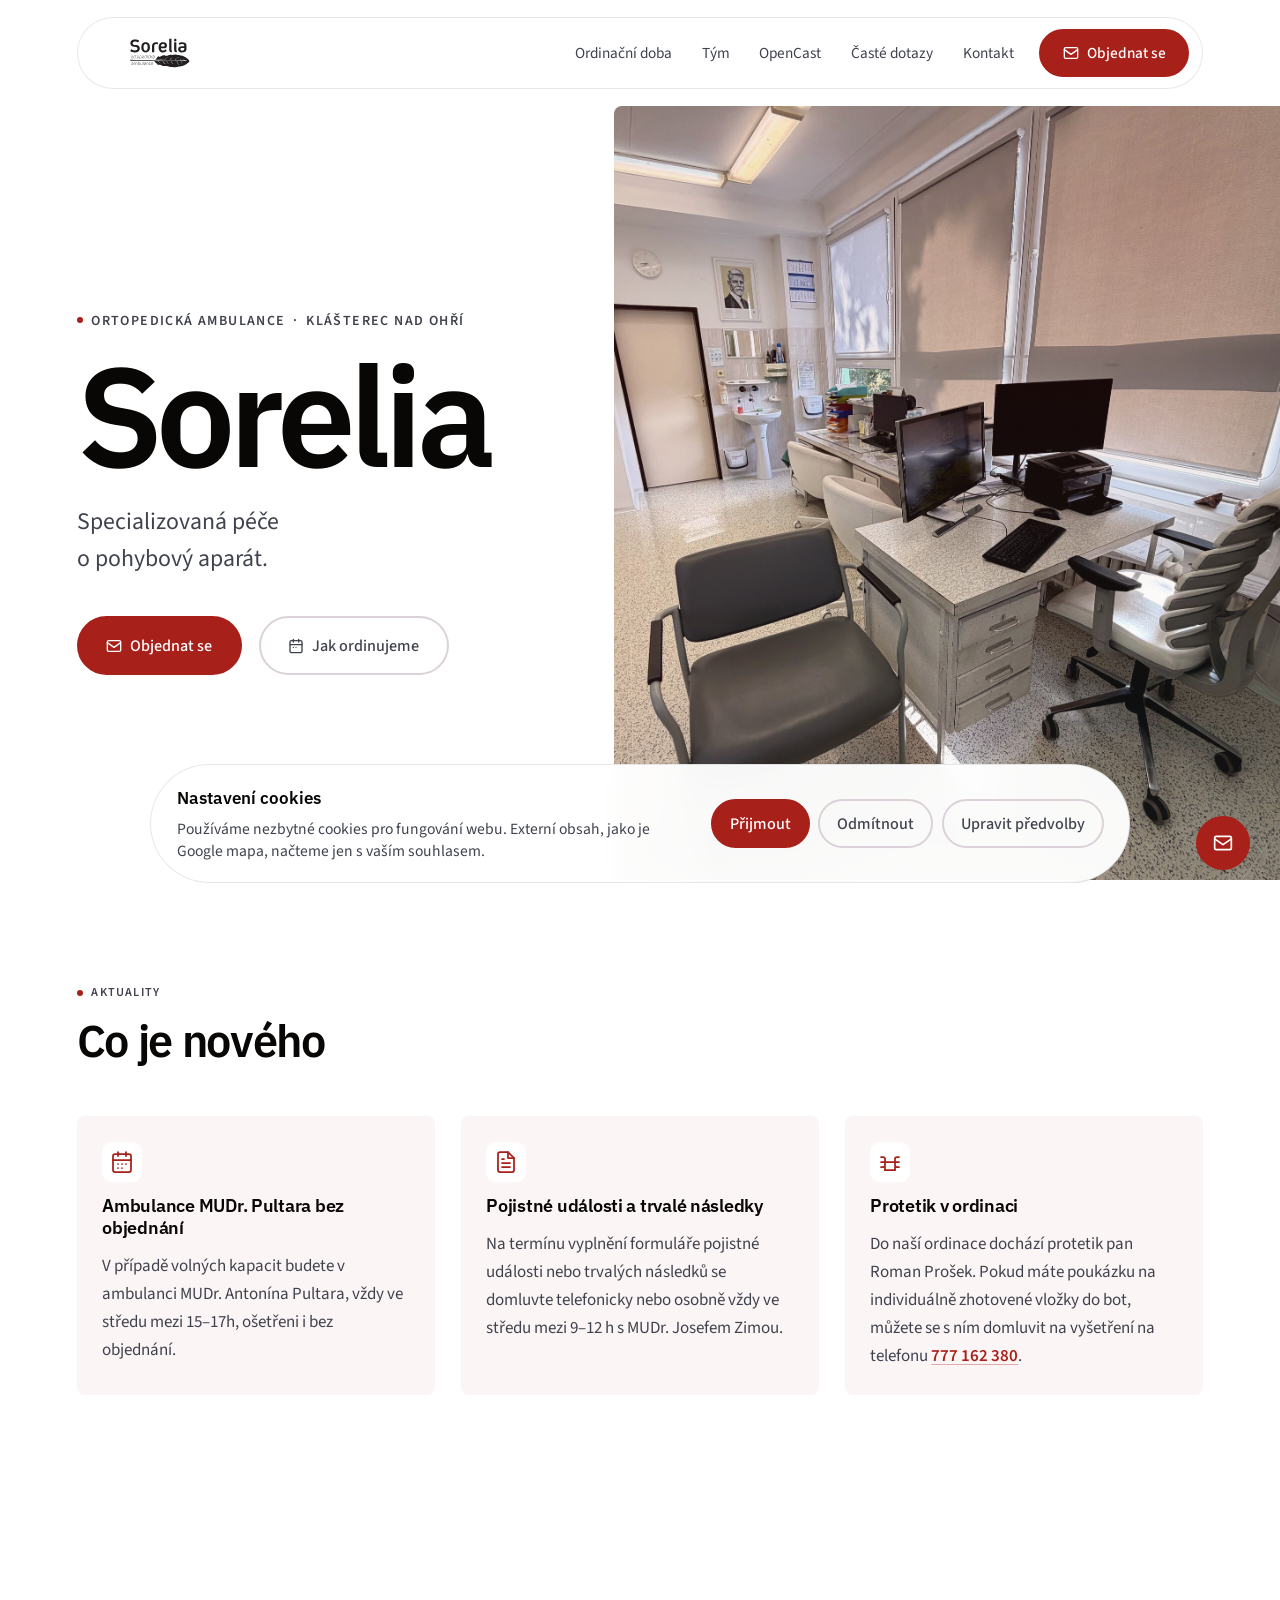
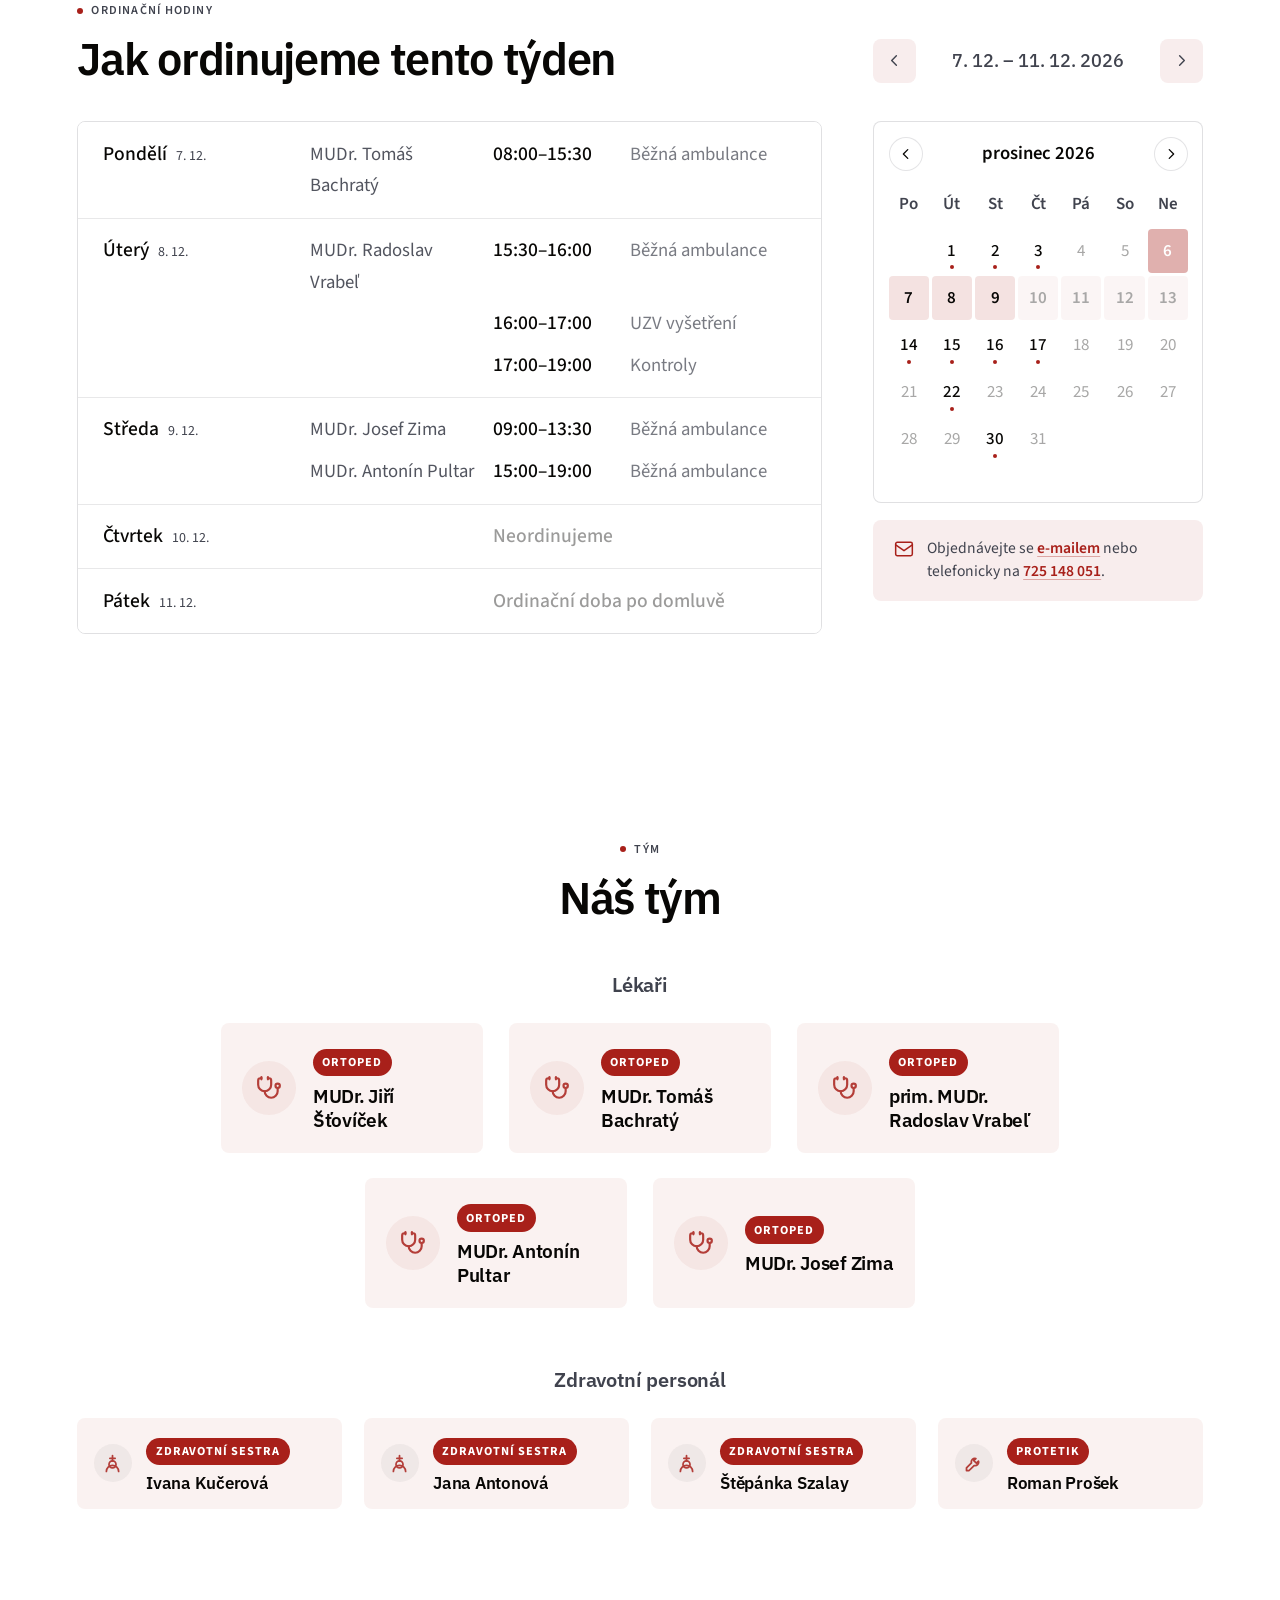
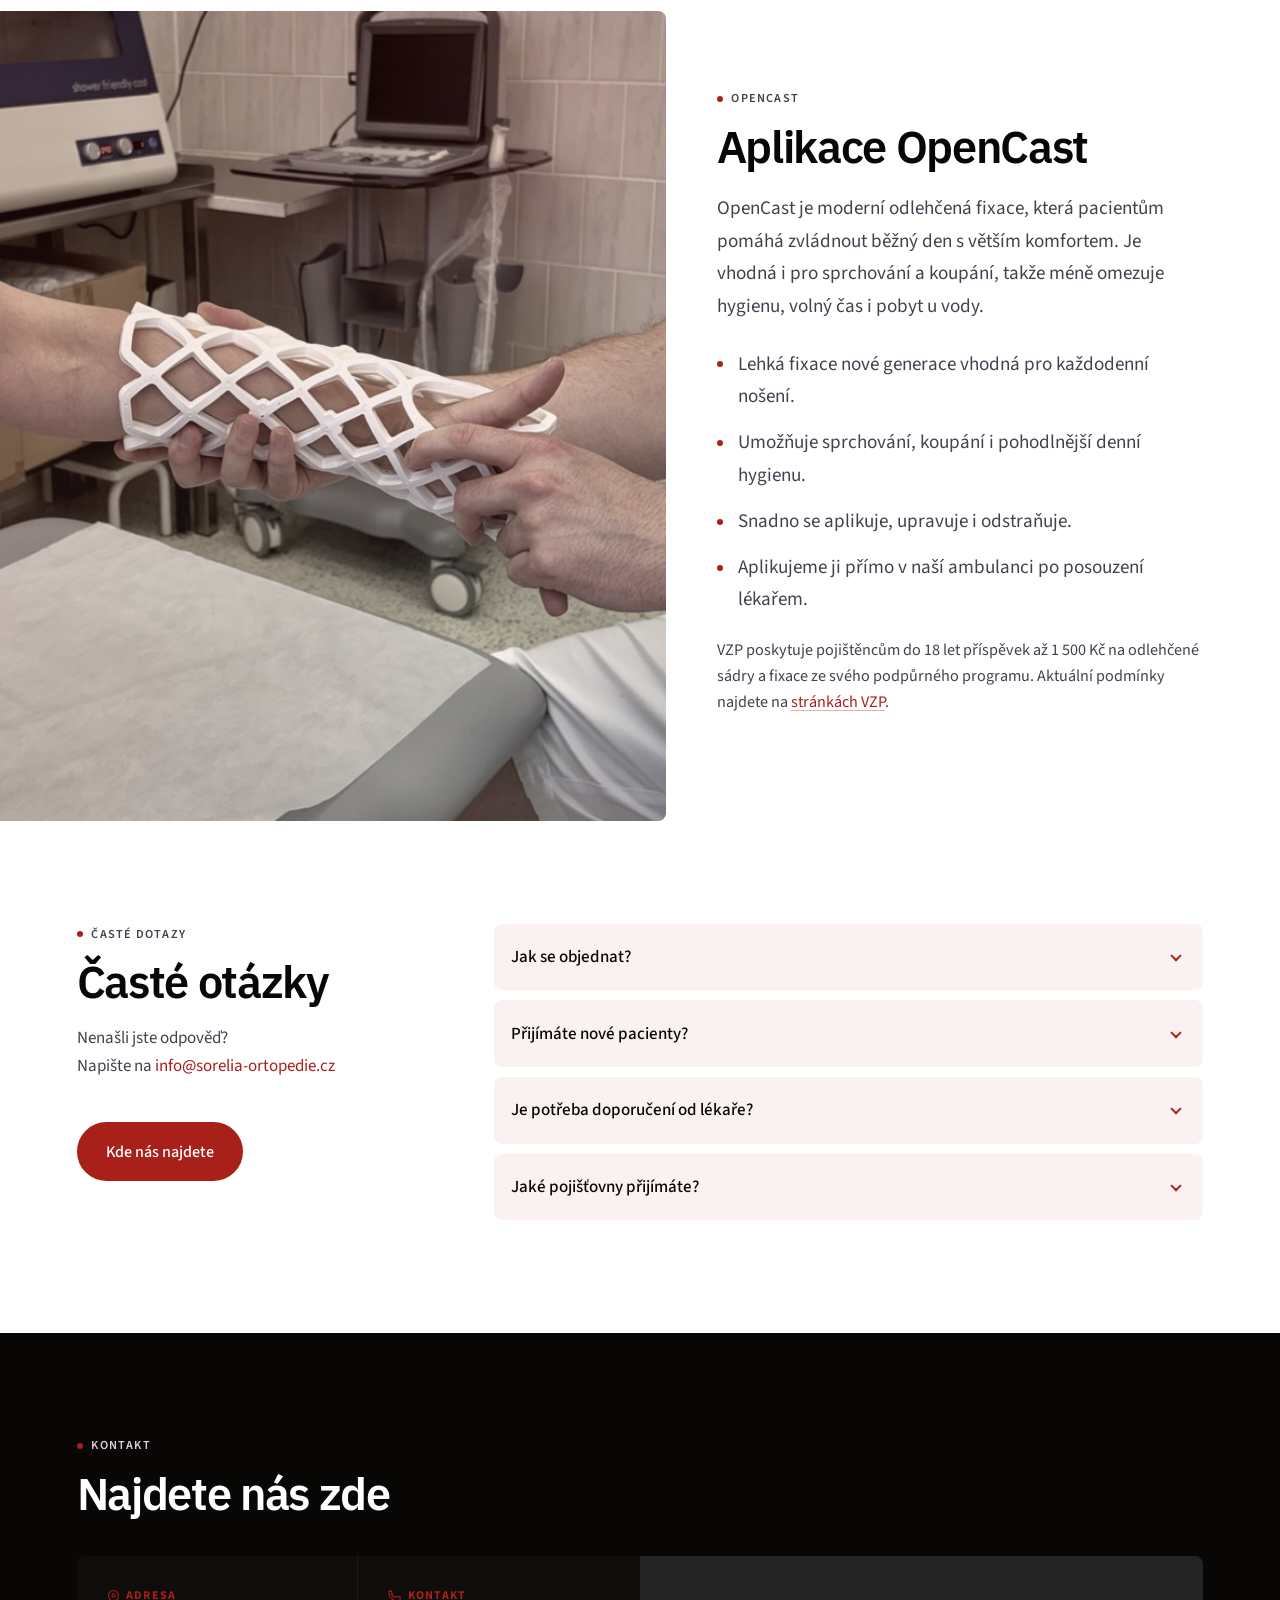
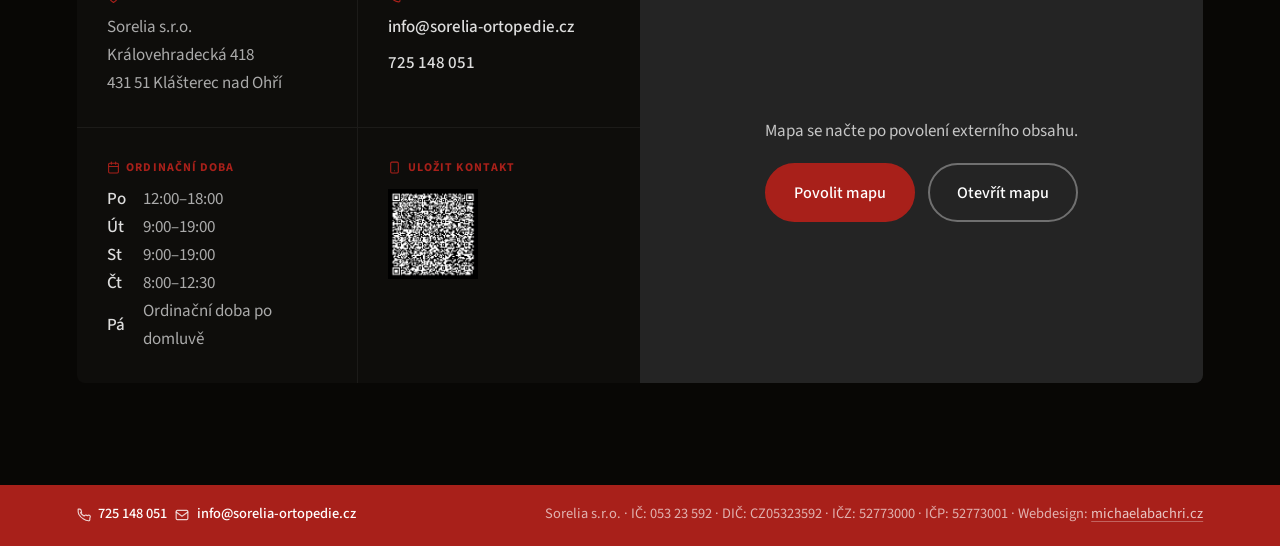
==== commit 479d2ddc: "Verze_ODprosinec26 Co-Authored-By: Claude Opus 5.5 <noreply@anthropic.com>" ====
--- a/index.html
+++ b/index.html
@@ -678,6 +678,6 @@
   </div>
 </div>
 
-<script src="main.js?v=20261019a"></script>
+<script src="main.js?v=20261115"></script>
 </body>
 </html>
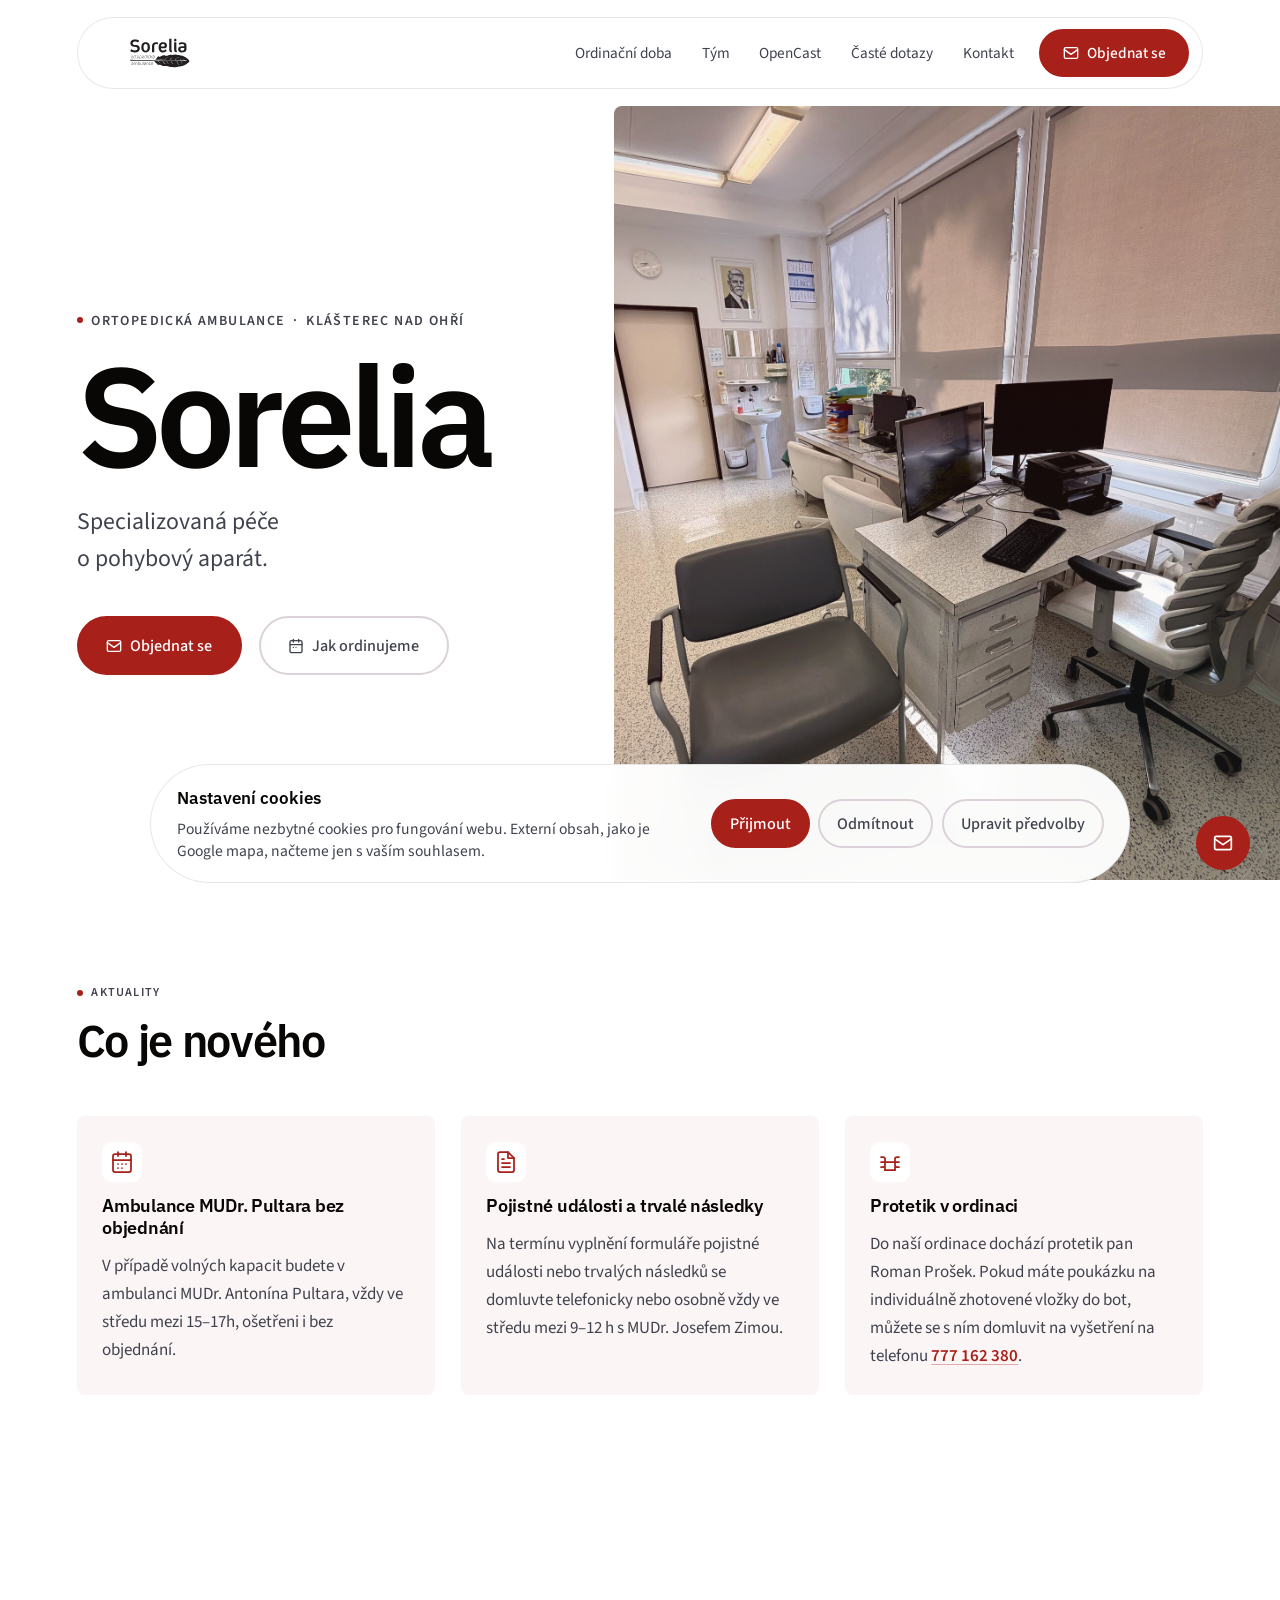
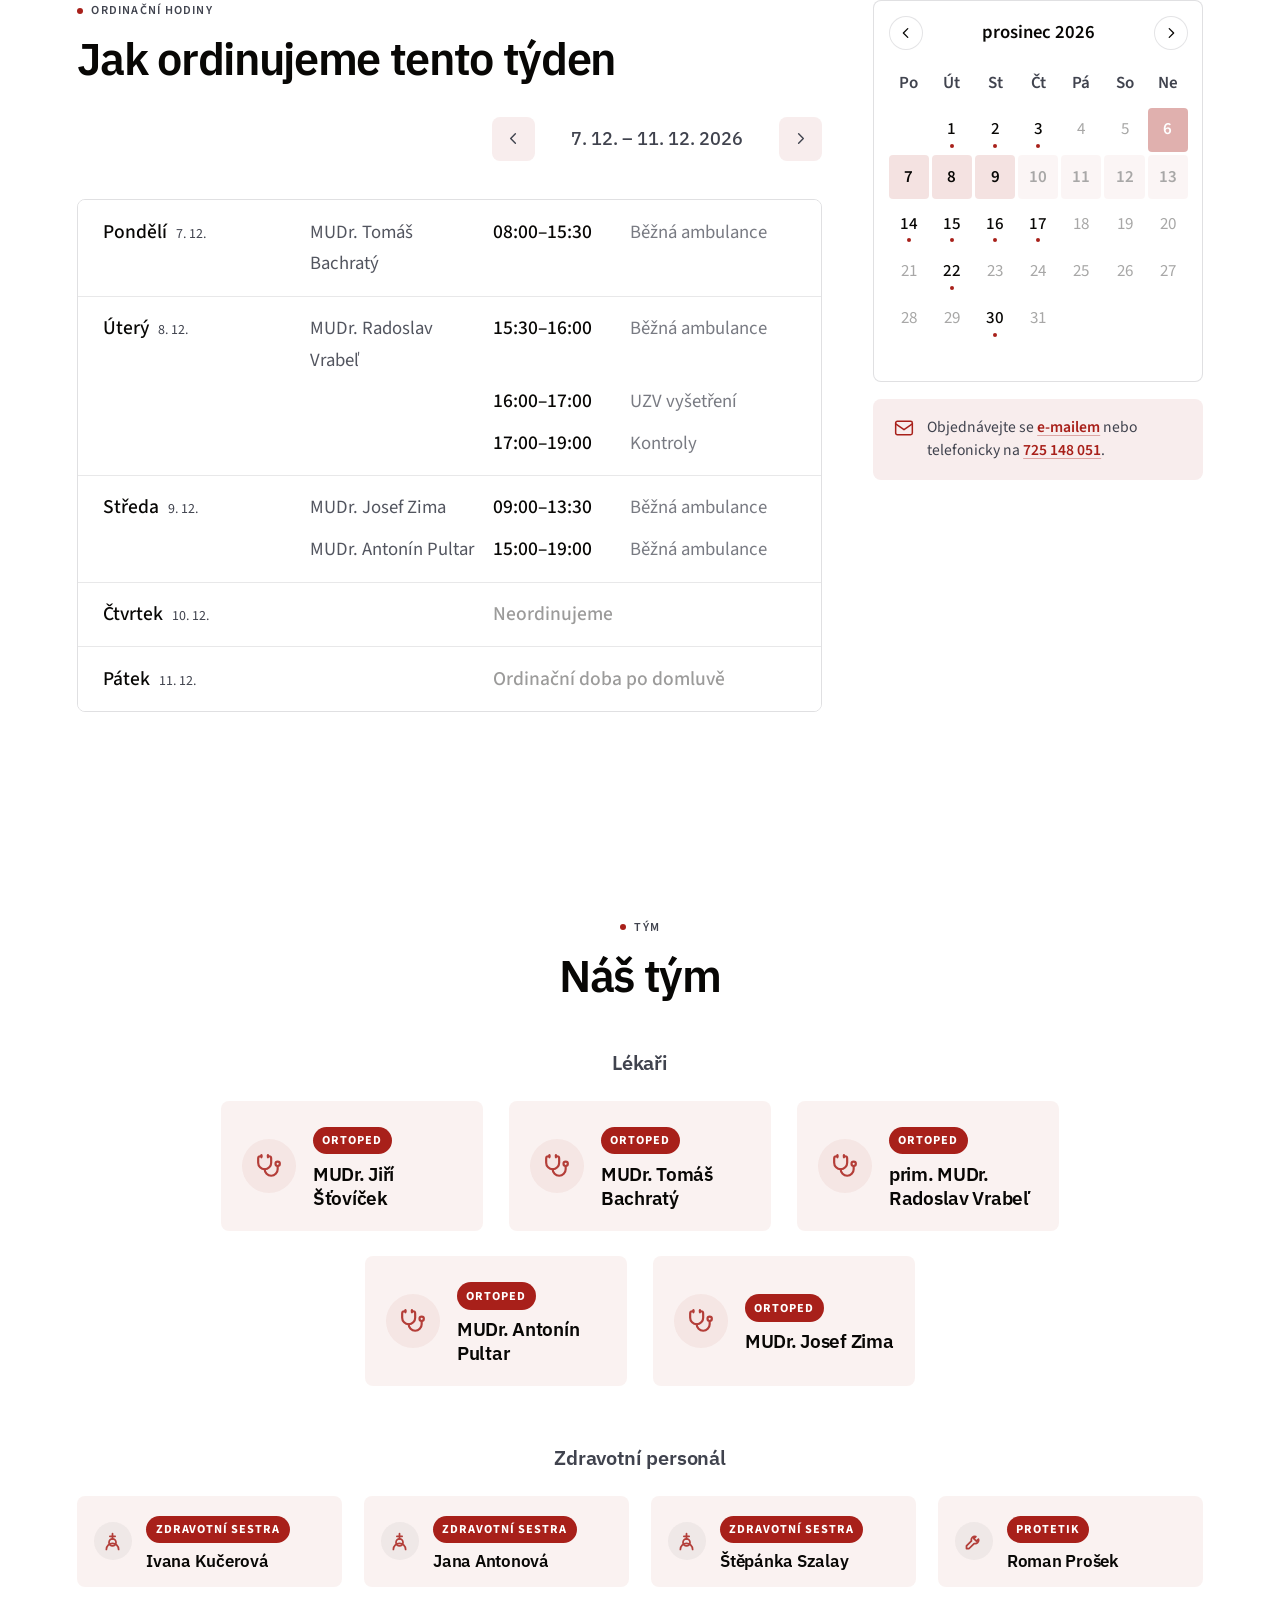
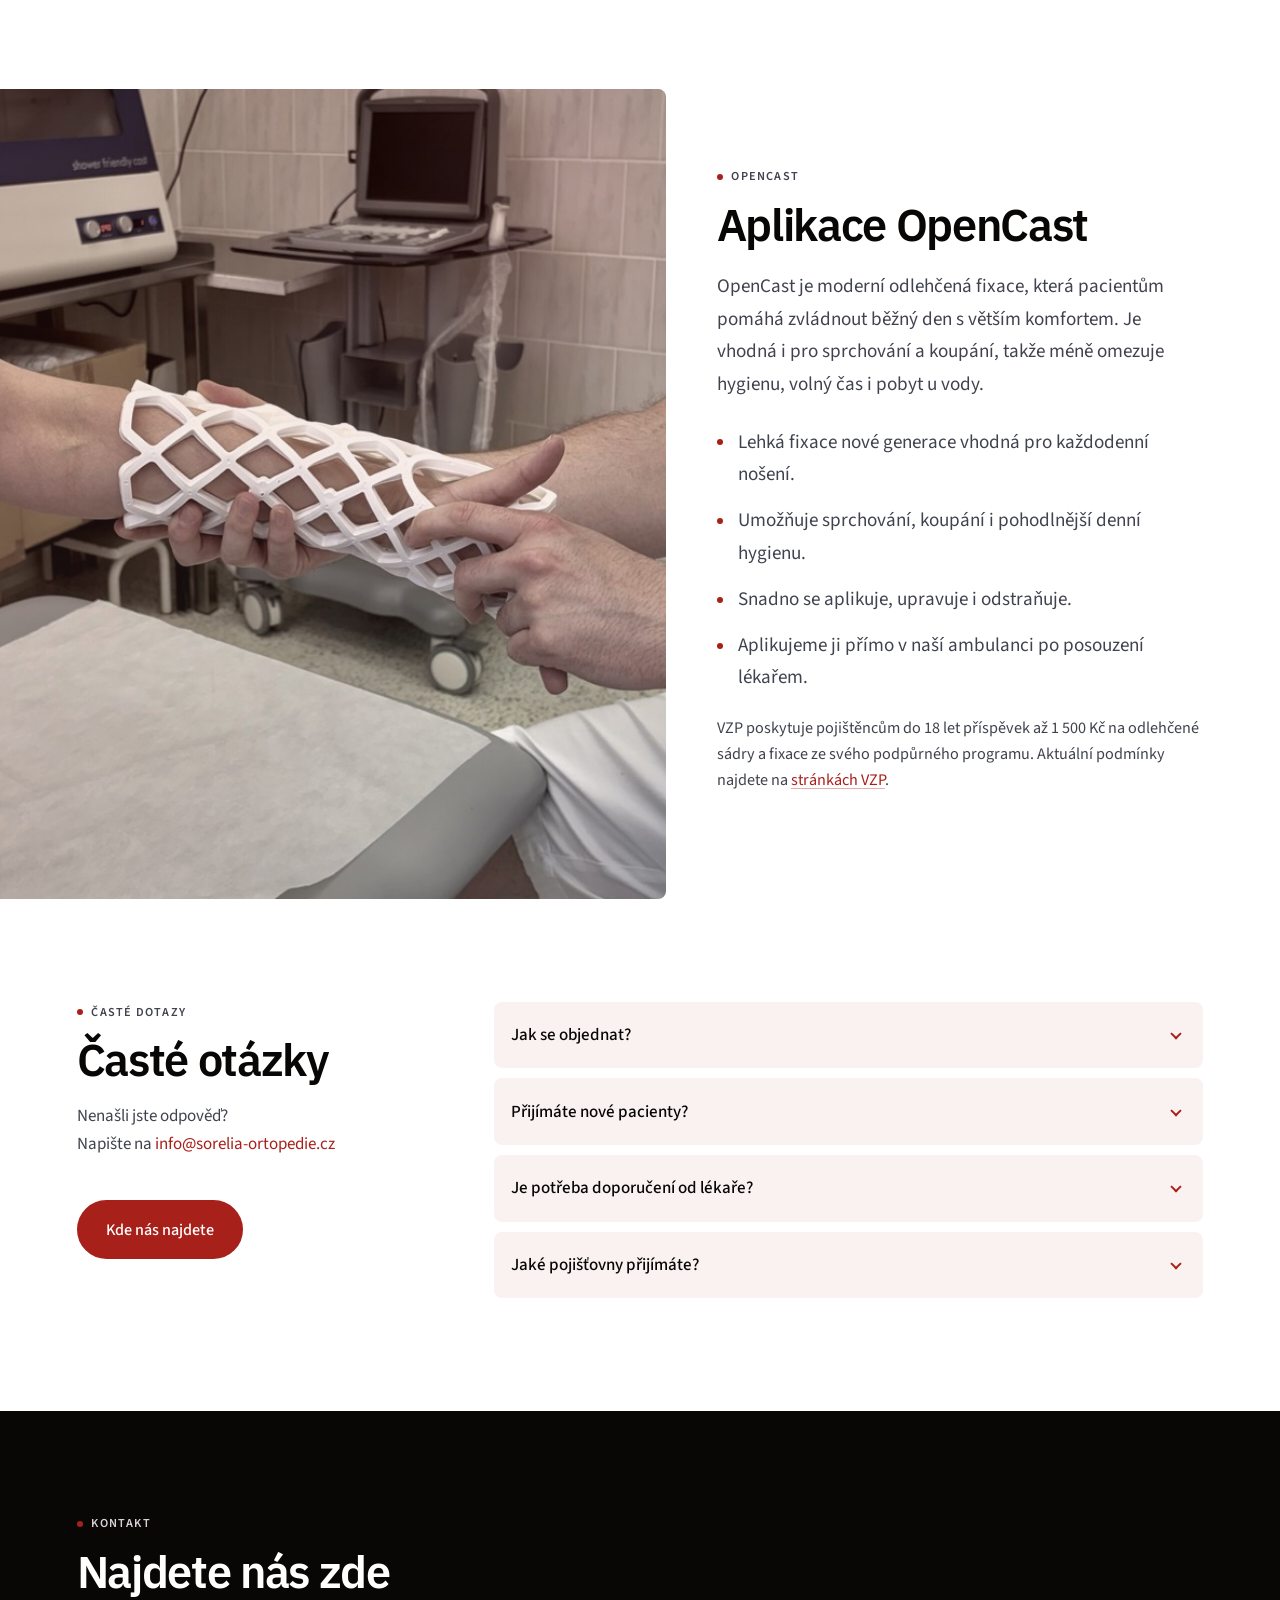
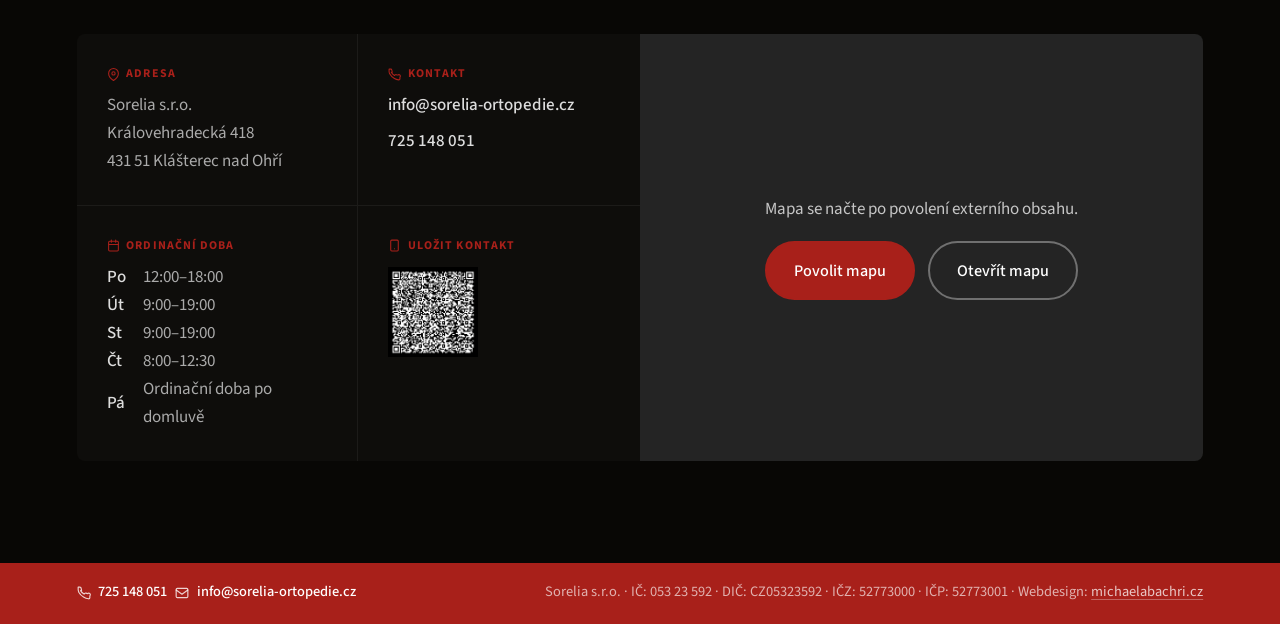
==== commit 639b8ee6: "Verze_prepinacTydnu Přepínač týdnů zarovnán s pravým okrajem rozvrhu vedle nadpisu, měsíční kalendář" ====
--- a/index.html
+++ b/index.html
@@ -168,7 +168,7 @@
   <link rel="preconnect" href="https://fonts.googleapis.com">
   <link rel="preconnect" href="https://fonts.gstatic.com" crossorigin>
   <link href="https://fonts.googleapis.com/css2?family=IBM+Plex+Sans:wght@400;500;600&family=Source+Sans+3:wght@400;500;600&display=swap" rel="stylesheet">
-  <link rel="stylesheet" href="style.css?v=20261015">
+  <link rel="stylesheet" href="style.css?v=20261118">
 </head>
 <body>
 
@@ -301,36 +301,35 @@
 ══════════════════════════════════════════ -->
 <section class="section section--grey odb" id="ordinacni-doba" aria-labelledby="odb-h2">
   <div class="container">
-    <div class="odb-head">
-      <div>
-        <p class="sec-label"><span class="sec-dot" aria-hidden="true"></span>Ordinační hodiny</p>
-        <h2 id="odb-h2">Jak ordinujeme tento týden</h2>
-      </div>
-      <div class="schedule-nav-row schedule-nav-row--desktop">
-        <button class="sched-btn" id="prev-week" data-week-shift="-7" aria-label="Předchozí týden">
-          <svg width="15" height="15" viewBox="0 0 16 16" fill="none" aria-hidden="true"><path d="M10 3L5 8l5 5" stroke="currentColor" stroke-width="1.5" stroke-linecap="round" stroke-linejoin="round"/></svg>
-        </button>
-        <span class="schedule-week-label" id="week-label"></span>
-        <button class="sched-btn" id="next-week" data-week-shift="7" aria-label="Další týden">
-          <svg width="15" height="15" viewBox="0 0 16 16" fill="none" aria-hidden="true"><path d="M6 3l5 5-5 5" stroke="currentColor" stroke-width="1.5" stroke-linecap="round" stroke-linejoin="round"/></svg>
-        </button>
-      </div>
-    </div>
-
     <div class="odb-grid">
       <div class="odb-left">
+        <div class="odb-head">
+          <div>
+            <p class="sec-label"><span class="sec-dot" aria-hidden="true"></span>Ordinační hodiny</p>
+            <h2 id="odb-h2">Jak ordinujeme tento týden</h2>
+          </div>
+          <div class="schedule-nav-row schedule-nav-row--desktop">
+            <button class="sched-btn" id="prev-week" data-week-shift="-7" aria-label="Předchozí týden">
+              <svg width="15" height="15" viewBox="0 0 16 16" fill="none" aria-hidden="true"><path d="M10 3L5 8l5 5" stroke="currentColor" stroke-width="1.5" stroke-linecap="round" stroke-linejoin="round"/></svg>
+            </button>
+            <span class="schedule-week-label" id="week-label"></span>
+            <button class="sched-btn" id="next-week" data-week-shift="7" aria-label="Další týden">
+              <svg width="15" height="15" viewBox="0 0 16 16" fill="none" aria-hidden="true"><path d="M6 3l5 5-5 5" stroke="currentColor" stroke-width="1.5" stroke-linecap="round" stroke-linejoin="round"/></svg>
+            </button>
+          </div>
+        </div>
+        <div class="schedule-nav-row schedule-nav-row--mobile">
+          <button class="sched-btn" type="button" data-week-shift="-7" aria-label="Předchozí týden">
+            <svg width="15" height="15" viewBox="0 0 16 16" fill="none" aria-hidden="true"><path d="M10 3L5 8l5 5" stroke="currentColor" stroke-width="1.5" stroke-linecap="round" stroke-linejoin="round"/></svg>
+          </button>
+          <span class="schedule-week-label"></span>
+          <button class="sched-btn" type="button" data-week-shift="7" aria-label="Další týden">
+            <svg width="15" height="15" viewBox="0 0 16 16" fill="none" aria-hidden="true"><path d="M6 3l5 5-5 5" stroke="currentColor" stroke-width="1.5" stroke-linecap="round" stroke-linejoin="round"/></svg>
+          </button>
+        </div>
         <div class="schedule-days" id="schedule-days" role="list" aria-label="Ordinační doba vybraného týdne">
           <!-- JS -->
         </div>
-      </div>
-      <div class="schedule-nav-row schedule-nav-row--mobile">
-        <button class="sched-btn" type="button" data-week-shift="-7" aria-label="Předchozí týden">
-          <svg width="15" height="15" viewBox="0 0 16 16" fill="none" aria-hidden="true"><path d="M10 3L5 8l5 5" stroke="currentColor" stroke-width="1.5" stroke-linecap="round" stroke-linejoin="round"/></svg>
-        </button>
-        <span class="schedule-week-label"></span>
-        <button class="sched-btn" type="button" data-week-shift="7" aria-label="Další týden">
-          <svg width="15" height="15" viewBox="0 0 16 16" fill="none" aria-hidden="true"><path d="M6 3l5 5-5 5" stroke="currentColor" stroke-width="1.5" stroke-linecap="round" stroke-linejoin="round"/></svg>
-        </button>
       </div>
       <div class="odb-right">
         <div class="schedule-mini-cal" id="mini-calendar" aria-label="Miniaturní kalendář"></div>
--- a/style.css
+++ b/style.css
@@ -624,6 +624,8 @@
 .schedule-nav-row--mobile {
   display: none;
 }
+
+.odb-head .schedule-nav-row--desktop { margin-left: auto; }
 
 .schedule-week-label {
   font-family: var(--fh);
@@ -1882,6 +1884,7 @@
   .schedule-nav-row--mobile {
     display: flex;
     width: 100%;
+    margin-bottom: 1rem;
   }
   .obd-grid { grid-template-columns: 1fr; }
   .opencast-grid { grid-template-columns: 1fr; }
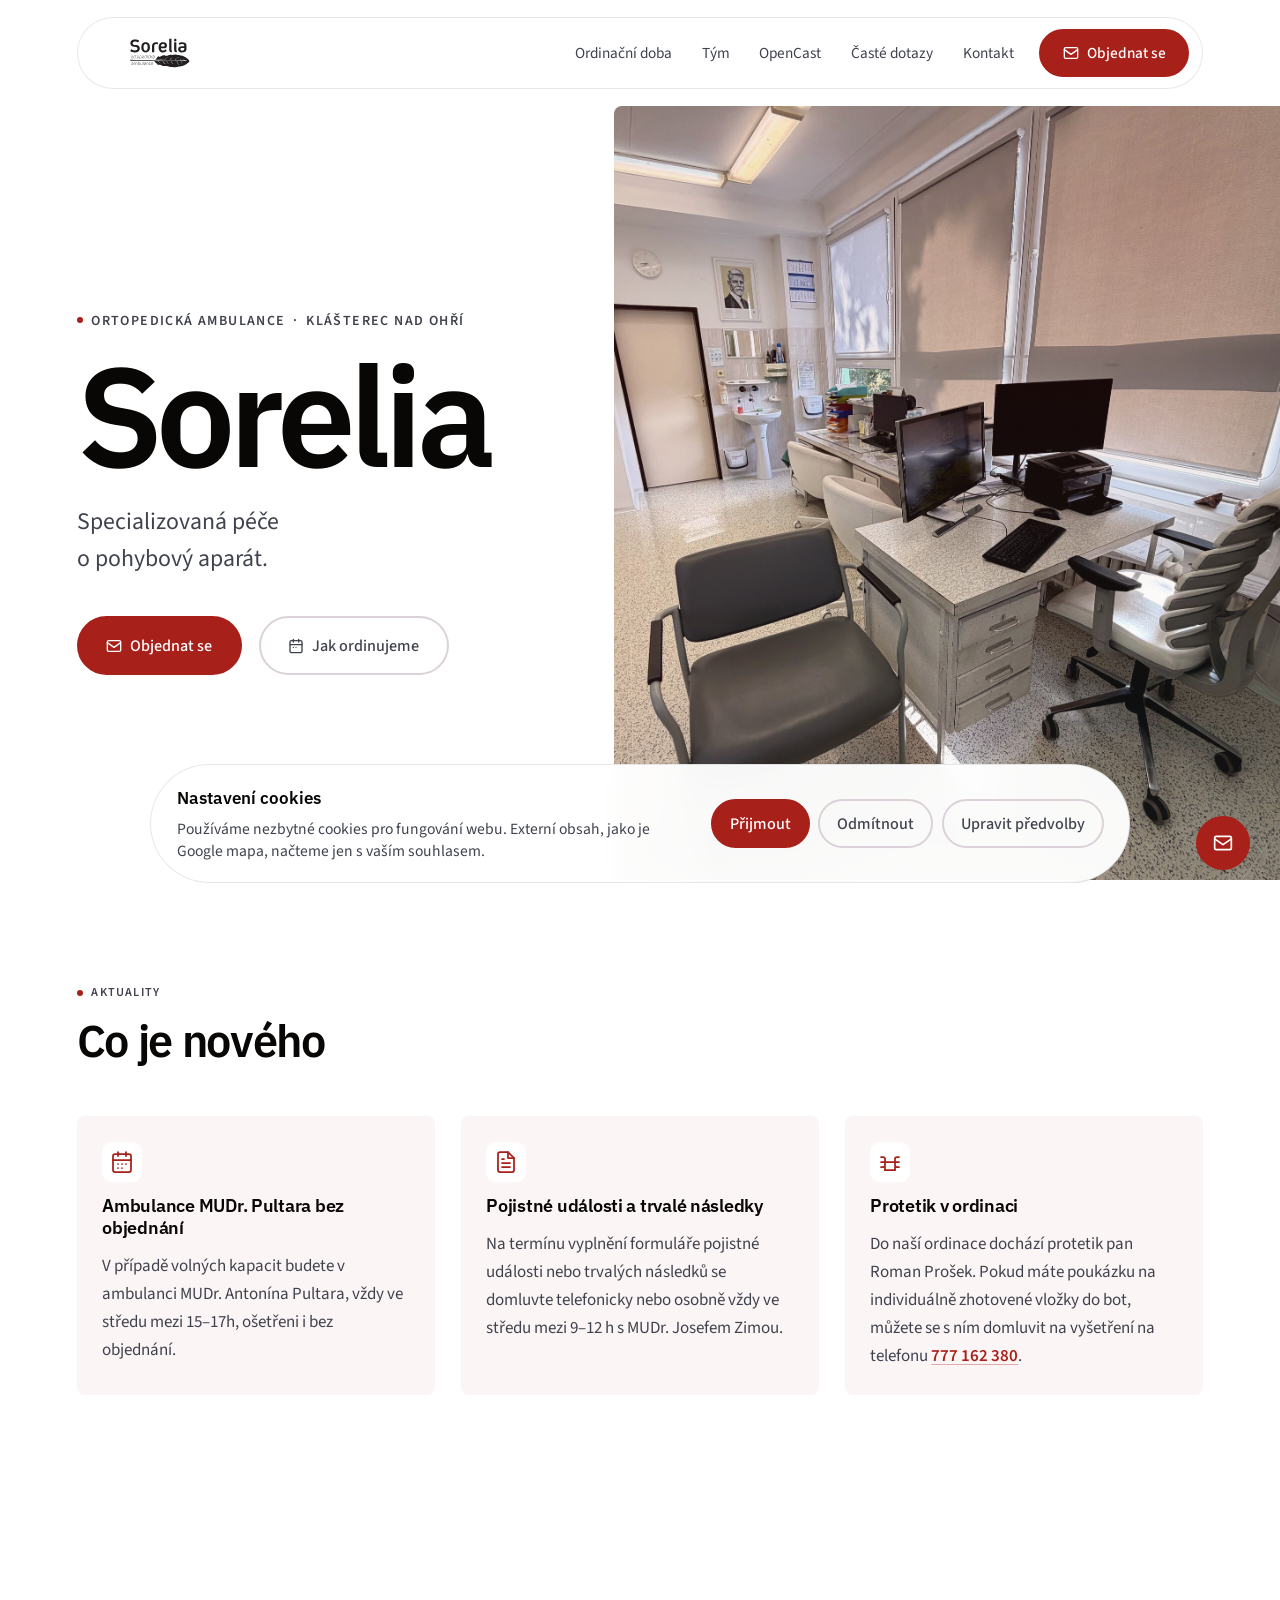
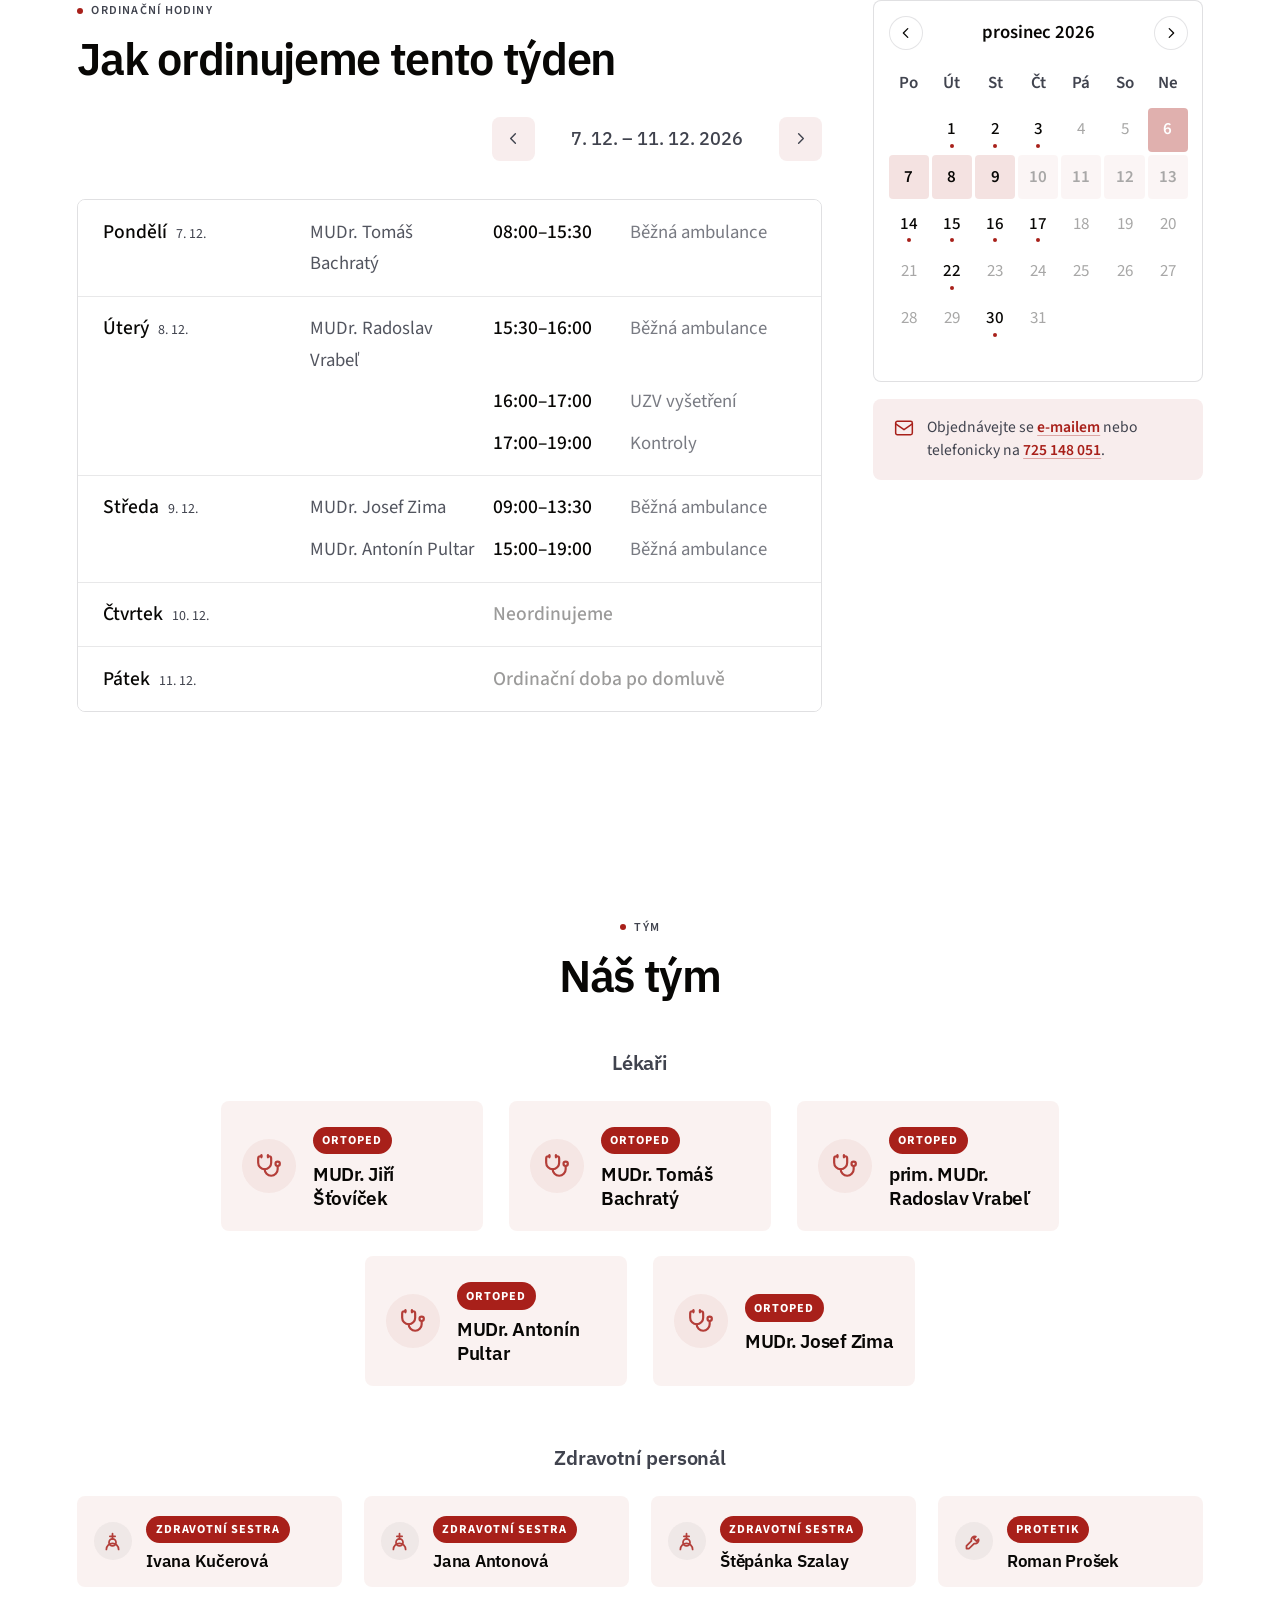
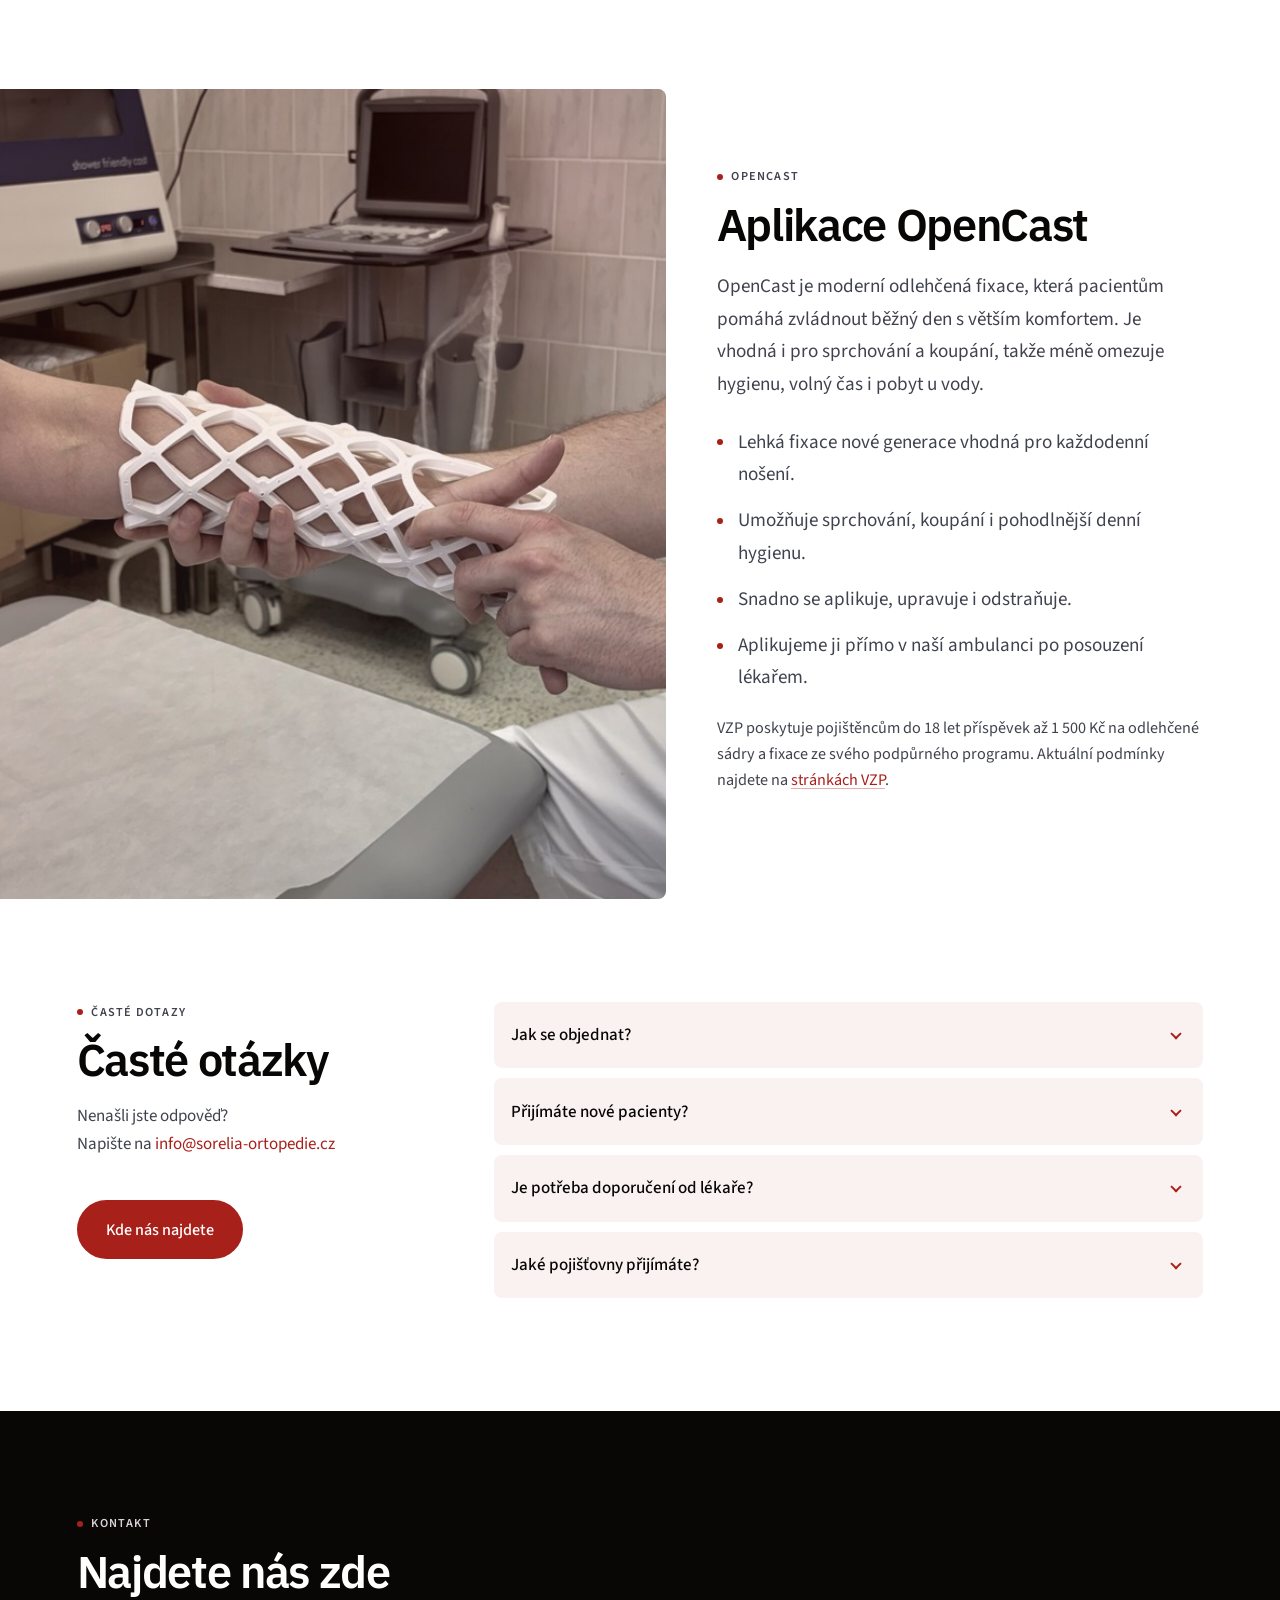
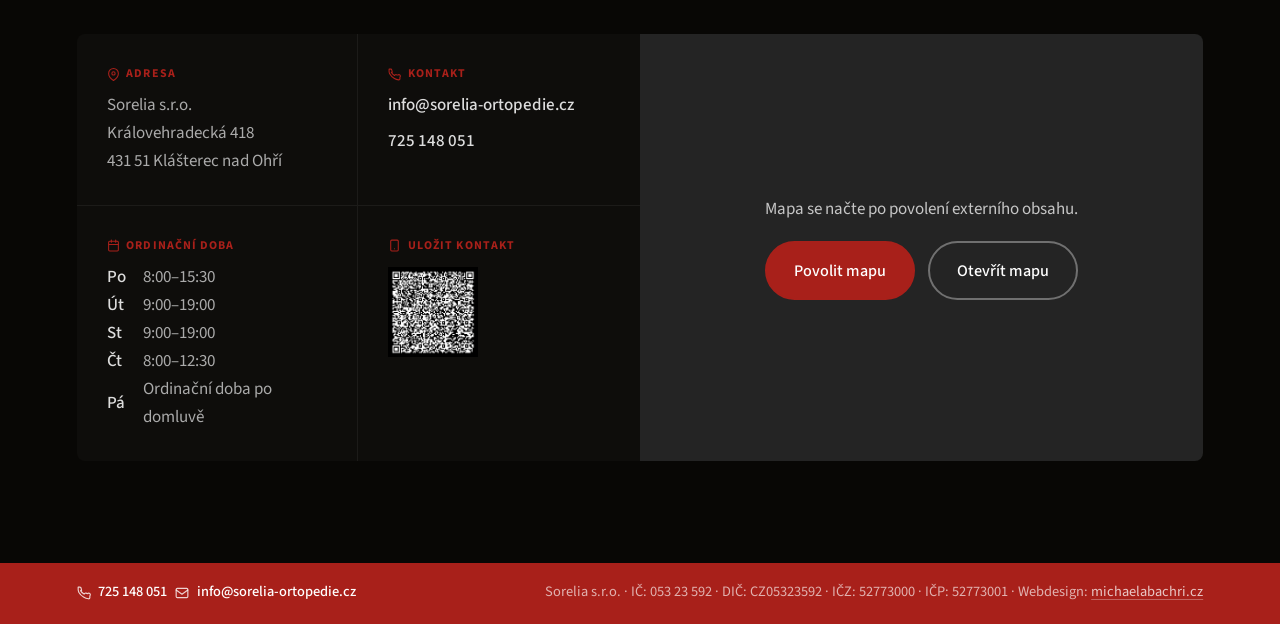
==== commit 83cd0ee3: "Verze_pondeli8-1530 Pondělní ordinační doba v kontaktech a ve strukturovaných datech změněna na 8:00" ====
--- a/index.html
+++ b/index.html
@@ -62,8 +62,8 @@
           {
             "@type": "OpeningHoursSpecification",
             "dayOfWeek": "Monday",
-            "opens": "12:00",
-            "closes": "18:00"
+            "opens": "08:00",
+            "closes": "15:30"
           },
           {
             "@type": "OpeningHoursSpecification",
@@ -595,7 +595,7 @@
             Ordinační doba
           </span>
           <table class="kon-hours">
-            <tr><td>Po</td><td>12:00–18:00</td></tr>
+            <tr><td>Po</td><td>8:00–15:30</td></tr>
             <tr><td>Út</td><td>9:00–19:00</td></tr>
             <tr><td>St</td><td>9:00–19:00</td></tr>
             <tr><td>Čt</td><td>8:00–12:30</td></tr>
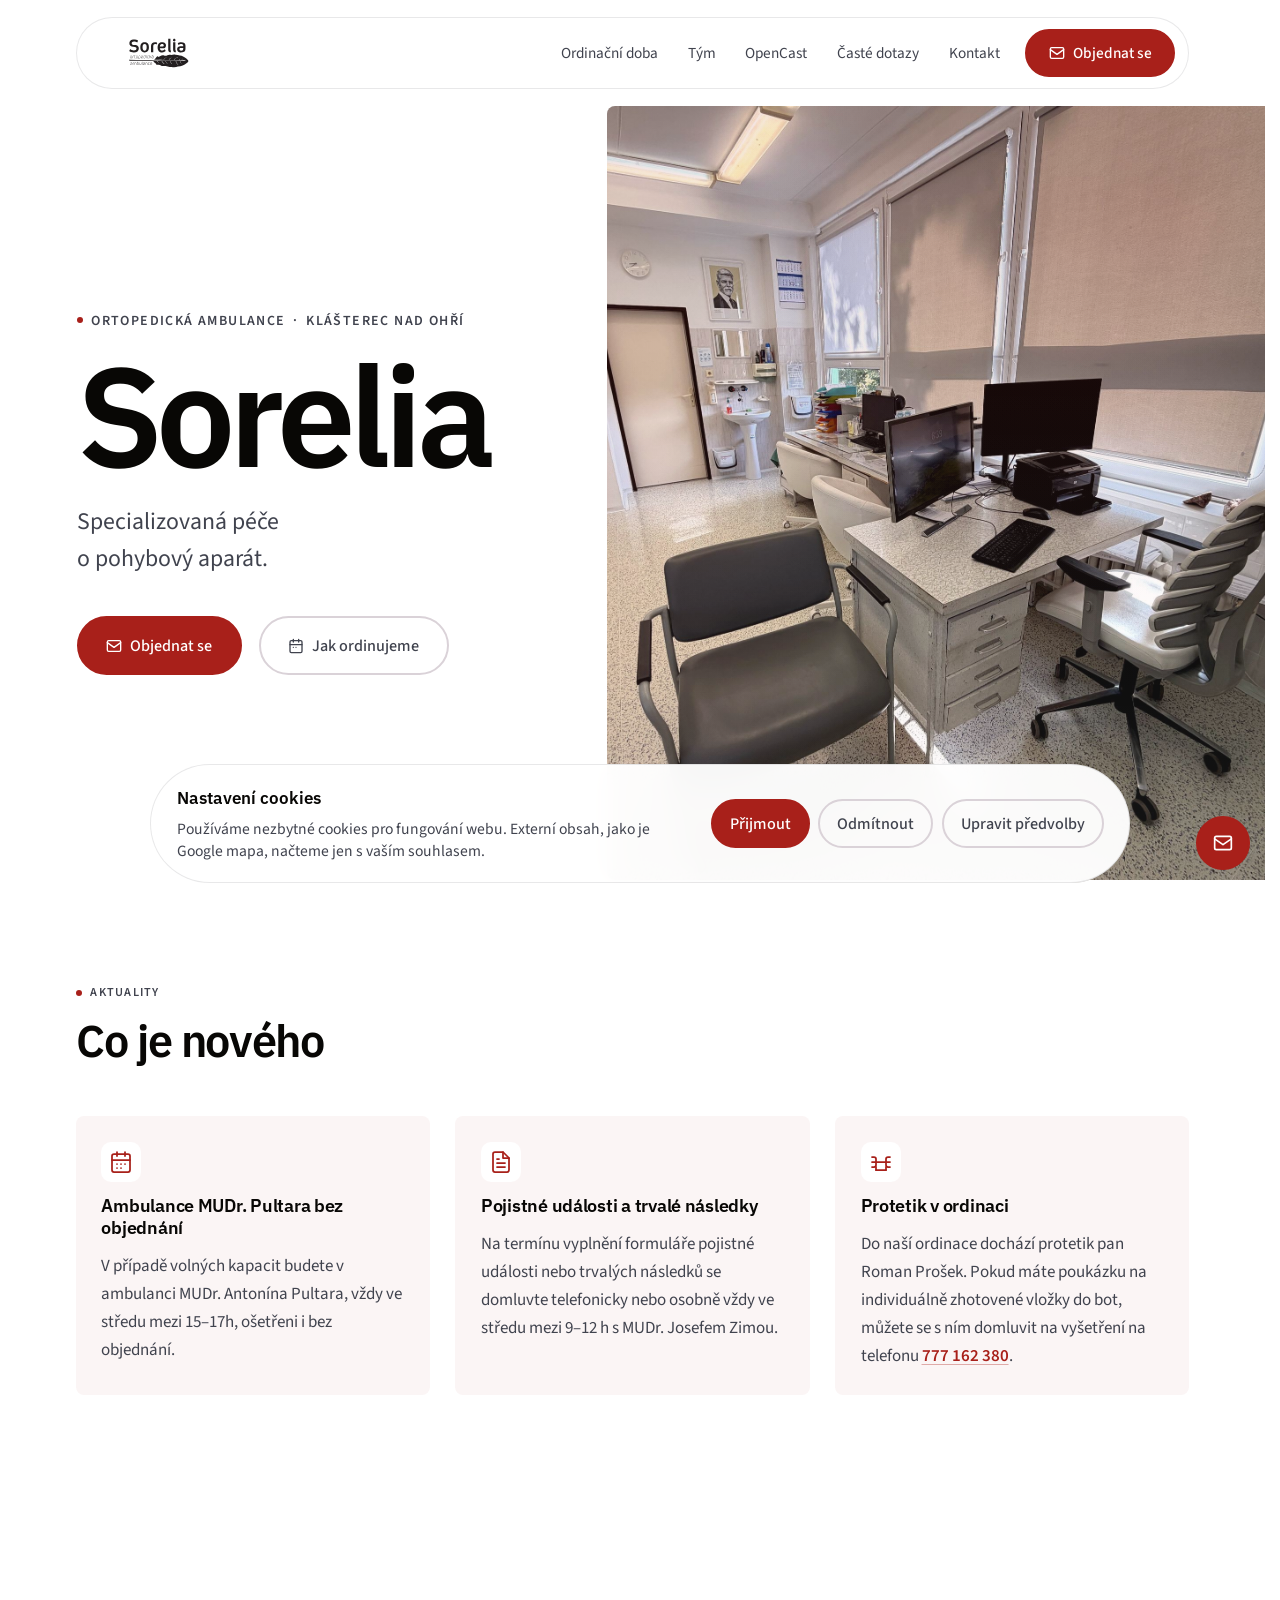
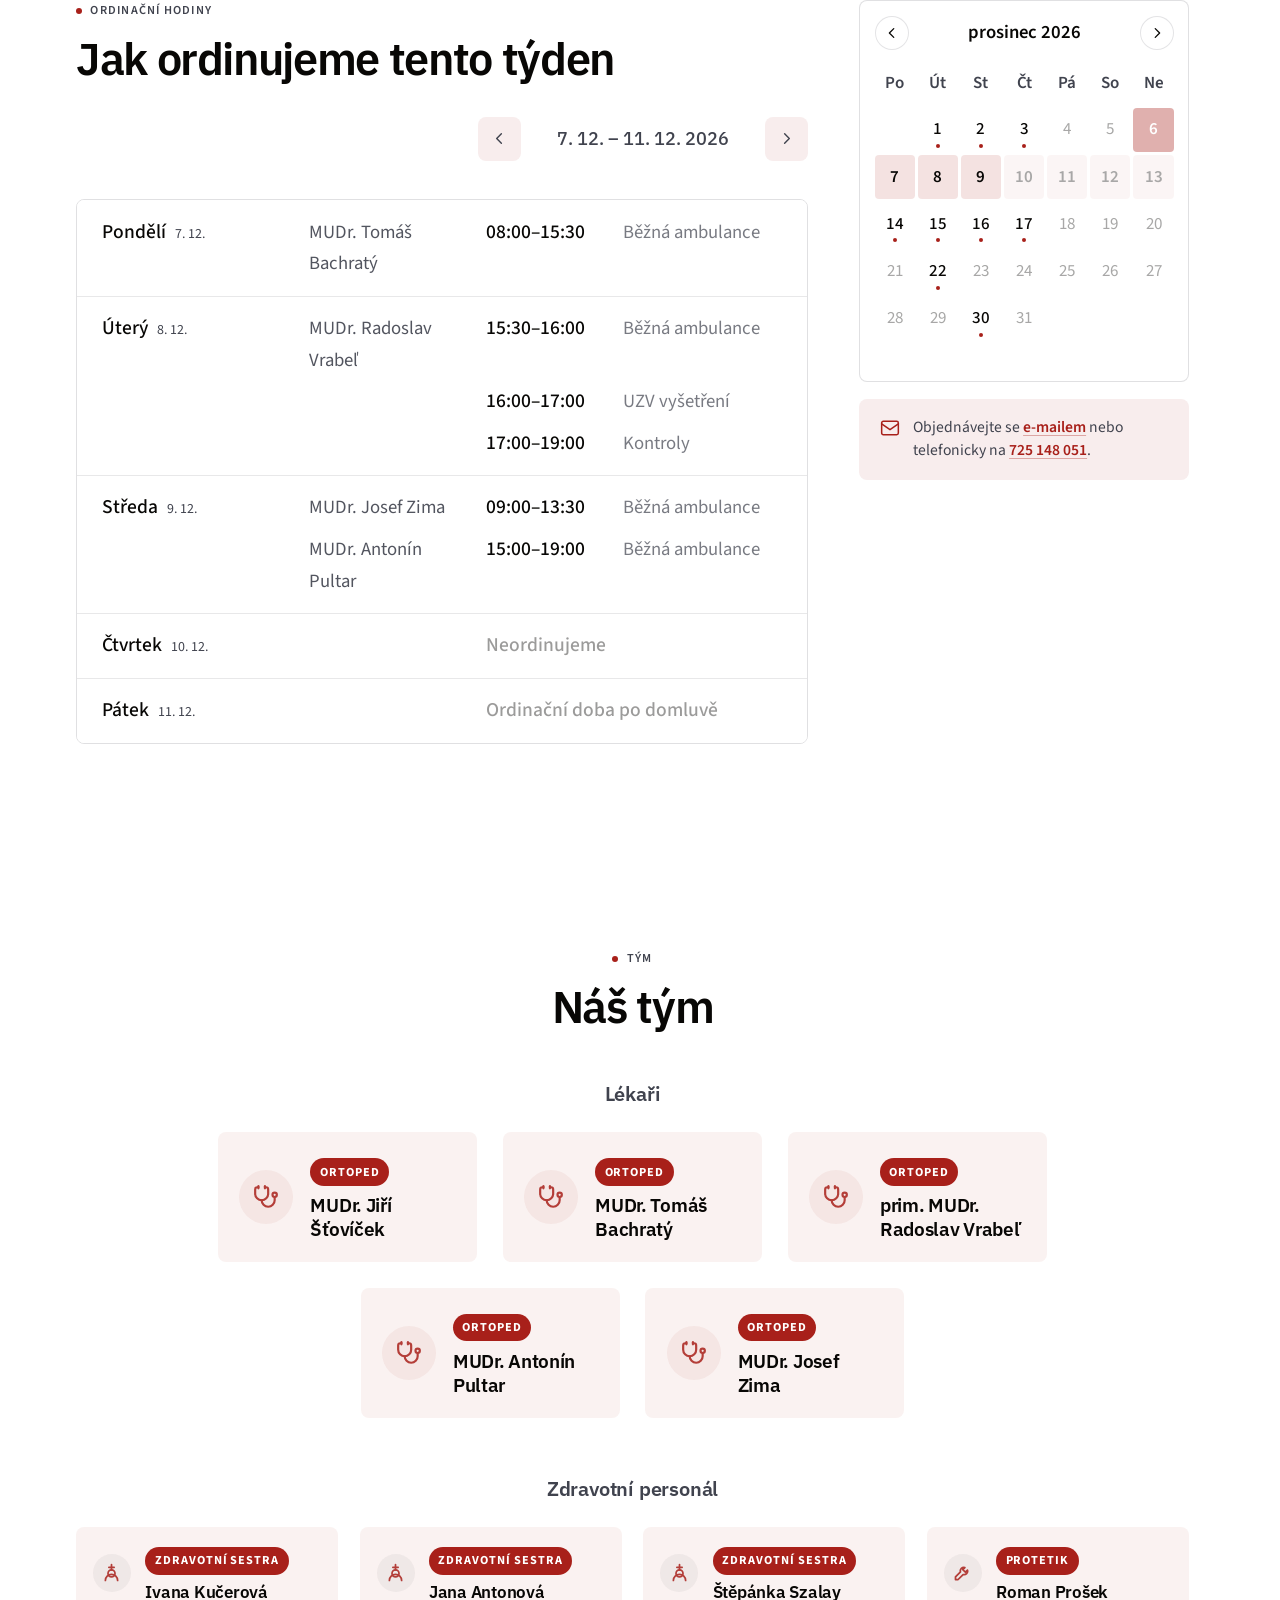
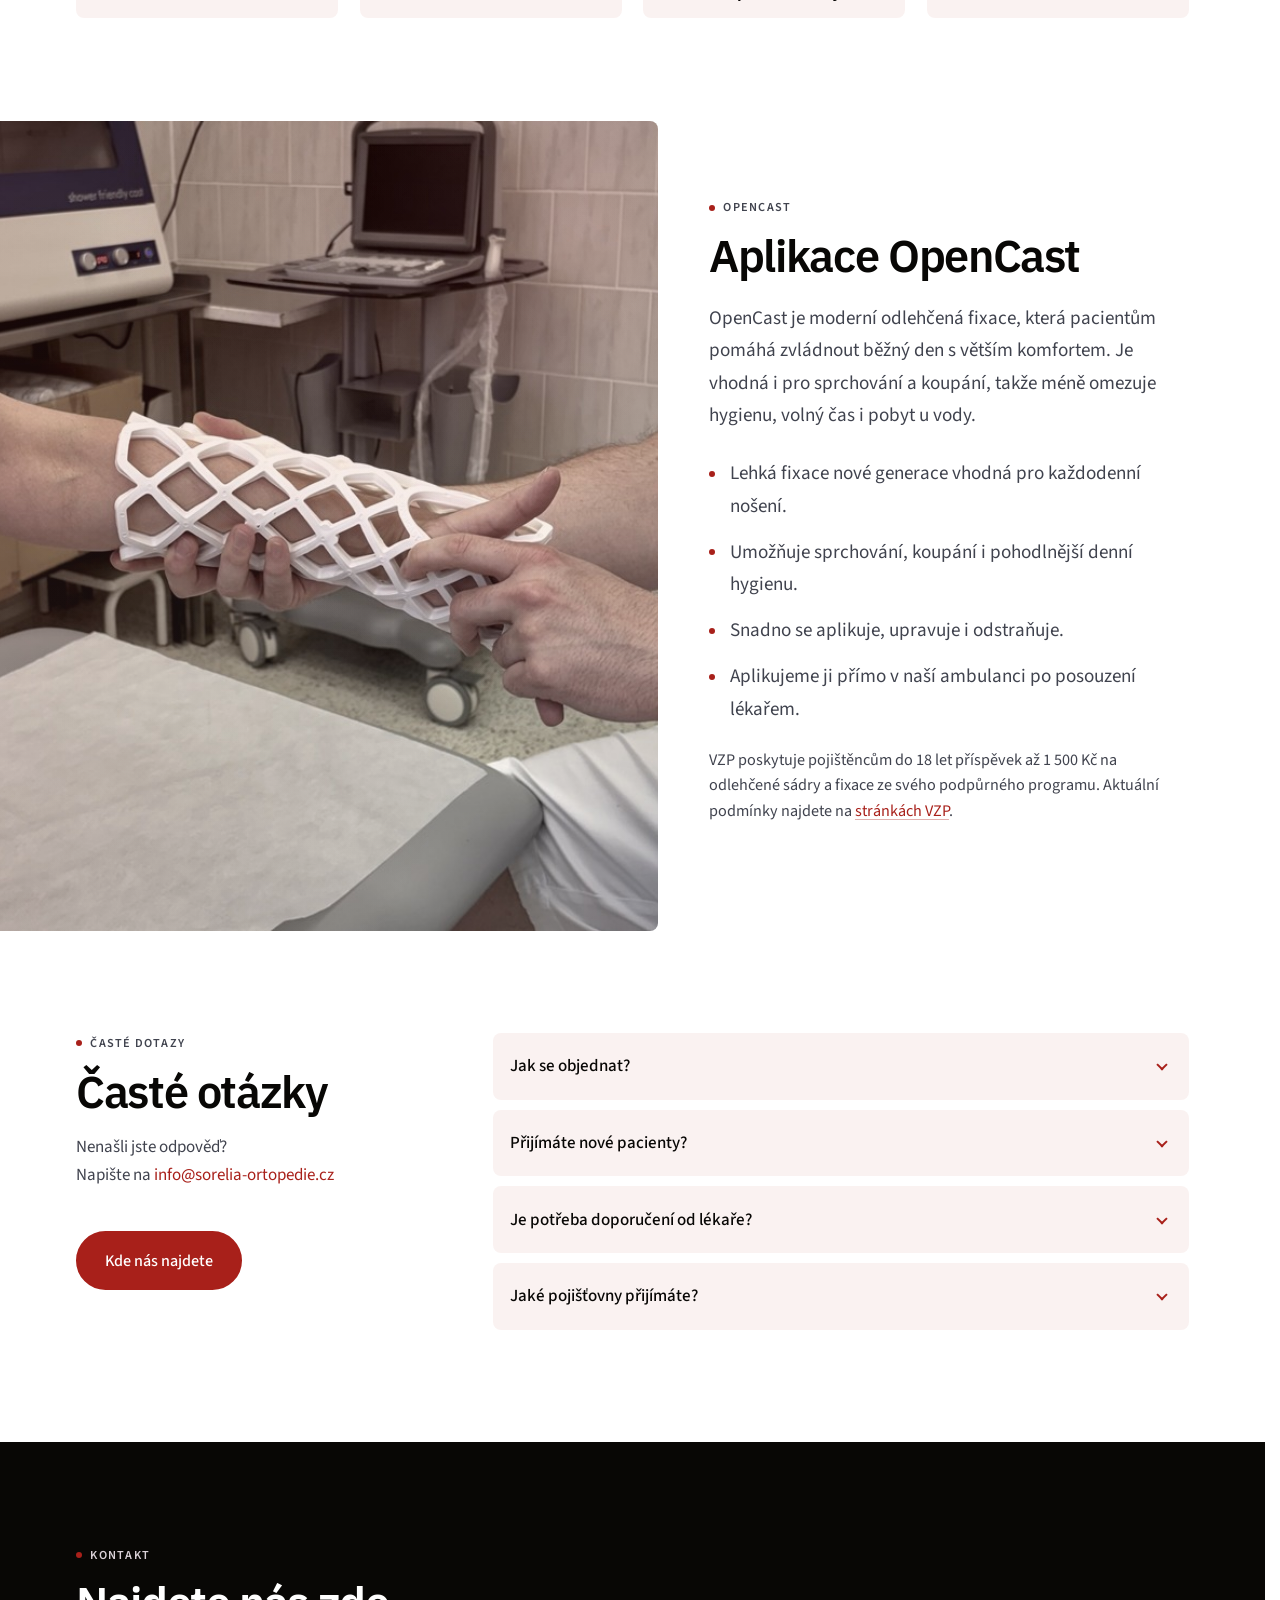
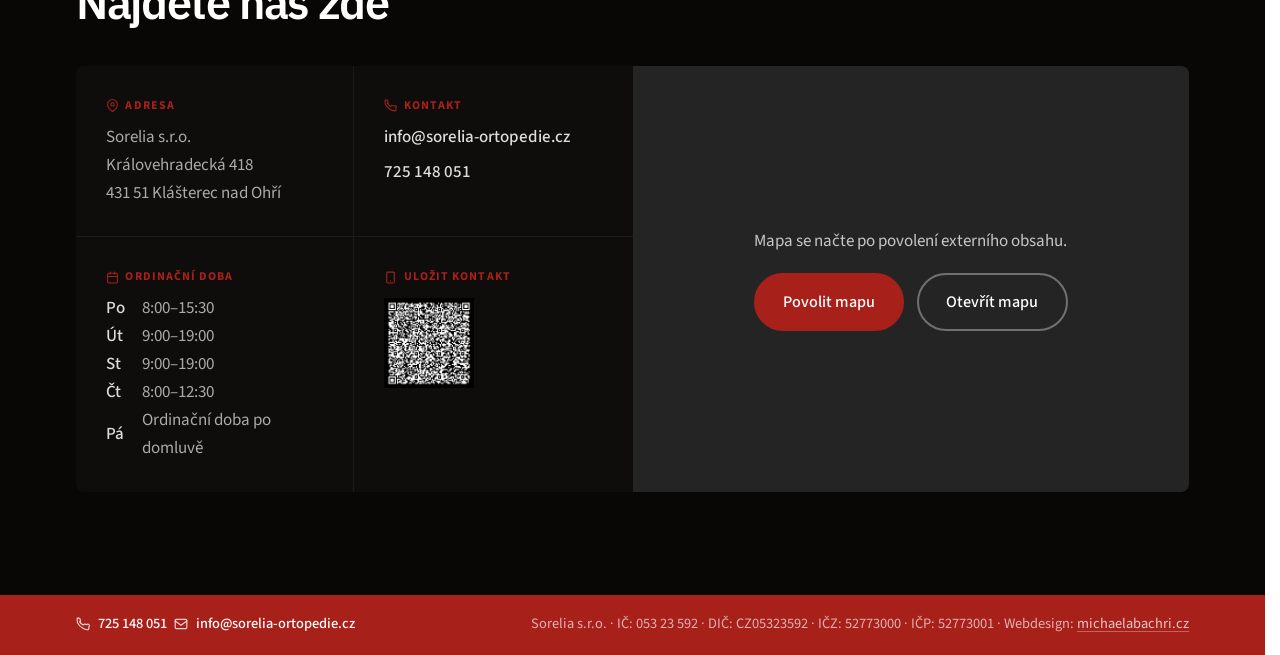
==== commit c91b7e9c: "Přidat výběr lékaře při objednání" ====
--- a/index.html
+++ b/index.html
@@ -168,7 +168,7 @@
   <link rel="preconnect" href="https://fonts.googleapis.com">
   <link rel="preconnect" href="https://fonts.gstatic.com" crossorigin>
   <link href="https://fonts.googleapis.com/css2?family=IBM+Plex+Sans:wght@400;500;600&family=Source+Sans+3:wght@400;500;600&display=swap" rel="stylesheet">
-  <link rel="stylesheet" href="style.css?v=20261118">
+  <link rel="stylesheet" href="style.css?v=20261125-2">
 </head>
 <body>
 
@@ -188,13 +188,13 @@
         <li><a href="#faq">Časté dotazy</a></li>
         <li><a href="#kontakt">Kontakt</a></li>
         <li class="nav-cta-mob">
-          <a href="mailto:info@sorelia-ortopedie.cz" class="btn btn-primary">
+          <a href="mailto:info@sorelia-ortopedie.cz" data-booking class="btn btn-primary">
             <svg width="16" height="16" viewBox="0 0 24 24" fill="none" stroke="currentColor" stroke-width="2" stroke-linecap="round" stroke-linejoin="round" aria-hidden="true"><rect x="2" y="4" width="20" height="16" rx="2"/><path d="M2 7l10 7 10-7"/></svg>
             Objednat se
           </a>
         </li>
       </ul>
-      <a href="mailto:info@sorelia-ortopedie.cz" class="btn btn-primary nav-cta-desk">
+      <a href="mailto:info@sorelia-ortopedie.cz" data-booking class="btn btn-primary nav-cta-desk">
         <svg width="16" height="16" viewBox="0 0 24 24" fill="none" stroke="currentColor" stroke-width="2" stroke-linecap="round" stroke-linejoin="round" aria-hidden="true"><rect x="2" y="4" width="20" height="16" rx="2"/><path d="M2 7l10 7 10-7"/></svg>
         Objednat se
       </a>
@@ -225,7 +225,7 @@
       <h1 id="hero-h1">Sorelia</h1>
       <p class="hero-lead">Specializovaná péče<br>o pohybový aparát.</p>
       <div class="hero-actions">
-        <a href="mailto:info@sorelia-ortopedie.cz" class="btn btn-primary">
+        <a href="mailto:info@sorelia-ortopedie.cz" data-booking class="btn btn-primary">
           <svg width="16" height="16" viewBox="0 0 24 24" fill="none" stroke="currentColor" stroke-width="2" stroke-linecap="round" stroke-linejoin="round" aria-hidden="true"><rect x="2" y="4" width="20" height="16" rx="2"/><path d="M2 7l10 7 10-7"/></svg>
           Objednat se
         </a>
@@ -333,12 +333,12 @@
       </div>
       <div class="odb-right">
         <div class="schedule-mini-cal" id="mini-calendar" aria-label="Miniaturní kalendář"></div>
-        <p class="schedule-contact-note">
+        <p class="schedule-contact-note" id="vyber-lekare">
           <svg width="20" height="20" viewBox="0 0 24 24" fill="none" stroke="currentColor" stroke-width="1.8" stroke-linecap="round" stroke-linejoin="round" aria-hidden="true">
             <rect x="2" y="4" width="20" height="16" rx="2"/>
             <path d="M2 7l10 7 10-7"/>
           </svg>
-          <span>Objednávejte se <a href="mailto:info@sorelia-ortopedie.cz">e-mailem</a> nebo telefonicky na <a href="tel:+420725148051">725&nbsp;148&nbsp;051</a>.</span>
+          <span>Objednávejte se <a href="mailto:info@sorelia-ortopedie.cz" data-booking>e-mailem</a> nebo telefonicky na <a href="tel:+420725148051">725&nbsp;148&nbsp;051</a>.</span>
         </p>
       </div>
     </div>
@@ -541,7 +541,7 @@
       <dl class="faq-list">
         <div class="faq-item">
           <dt><button class="faq-btn" aria-expanded="false" aria-controls="fa1"><span>Jak se objednat?</span><span class="faq-icon" aria-hidden="true"></span></button></dt>
-          <dd class="faq-ans" id="fa1" hidden>Napište nám na <a href="mailto:info@sorelia-ortopedie.cz">info@sorelia-ortopedie.cz</a> nebo nás kontaktujte telefonicky na čísle <a href="tel:+420725148051">725&nbsp;148&nbsp;051</a> v ordinačních hodinách.</dd>
+          <dd class="faq-ans" id="fa1" hidden>Napište nám na <a href="mailto:info@sorelia-ortopedie.cz">info@sorelia-ortopedie.cz</a> nebo nás kontaktujte telefonicky na čísle <a href="tel:+420725148051">725&nbsp;148&nbsp;051</a> v ordinačních hodinách. Pokud se chcete objednat ke konkrétnímu lékaři, uveďte jeho jméno do předmětu e-mailu.</dd>
         </div>
         <div class="faq-item">
           <dt><button class="faq-btn" aria-expanded="false" aria-controls="fa2"><span>Přijímáte nové pacienty?</span><span class="faq-icon" aria-hidden="true"></span></button></dt>
@@ -648,9 +648,26 @@
 </footer>
 
 <!-- Floating CTA -->
-<a href="mailto:info@sorelia-ortopedie.cz" class="floating-cta" aria-label="Napsat e-mail">
+<a href="mailto:info@sorelia-ortopedie.cz" class="floating-cta" data-booking aria-label="Objednat se">
   <svg width="20" height="20" viewBox="0 0 24 24" fill="none" stroke="currentColor" stroke-width="2" stroke-linecap="round" stroke-linejoin="round" aria-hidden="true"><rect x="2" y="4" width="20" height="16" rx="2"/><path d="M2 7l10 7 10-7"/></svg>
 </a>
+
+<dialog class="booking-dialog" id="booking-dialog" aria-labelledby="booking-title">
+  <div class="booking-panel">
+    <div class="booking-heading">
+      <h2 id="booking-title">Ke komu se chcete objednat?</h2>
+      <form method="dialog">
+        <button class="booking-close" type="submit" aria-label="Zavřít">
+          <svg width="18" height="18" viewBox="0 0 24 24" fill="none" stroke="currentColor" stroke-width="2" stroke-linecap="round" aria-hidden="true"><path d="m6 6 12 12M18 6 6 18"/></svg>
+        </button>
+      </form>
+    </div>
+    <ul class="booking-doctors" id="booking-doctors">
+      <li class="booking-no-preference"><a href="mailto:info@sorelia-ortopedie.cz?subject=Objedn%C3%A1n%C3%AD">Bez preference lékaře</a></li>
+    </ul>
+    <p class="booking-note">Pokud se e-mail neotevře, napište na <a id="booking-email" href="mailto:info@sorelia-ortopedie.cz">info@sorelia-ortopedie.cz</a>. Pokud se chcete objednat ke konkrétnímu lékaři, uveďte jeho jméno do předmětu.</p>
+  </div>
+</dialog>
 
 <div class="cookie-banner" id="cookie-banner" hidden>
   <div class="cookie-banner-inner">
@@ -677,6 +694,6 @@
   </div>
 </div>
 
-<script src="main.js?v=20261115"></script>
+<script src="main.js?v=20261125"></script>
 </body>
 </html>
--- a/style.css
+++ b/style.css
@@ -1815,6 +1815,103 @@
   background: #8A1A15;
   border-color: #8A1A15;
   transform: translateY(-2px);
+}
+
+/* ================================================================
+   OBJEDNÁNÍ K LÉKAŘI
+================================================================ */
+#vyber-lekare { scroll-margin-top: 8rem; }
+
+html:has(.booking-dialog) { scrollbar-gutter: stable; }
+html:has(.booking-dialog[open]) { overflow: hidden; }
+
+/* Clip horizontal overflow without changing the sticky header's scroll container. */
+html:has(.booking-dialog[open]) body { overflow-x: clip; }
+
+.booking-dialog {
+  width: min(27rem, calc(100% - 1.5rem));
+  max-height: calc(100% - 1.5rem);
+  margin: auto;
+  border: 1px solid var(--grey);
+  border-radius: 16px;
+  background: var(--white);
+  color: var(--black);
+  overscroll-behavior: contain;
+}
+
+.booking-dialog::backdrop { background: rgba(8, 7, 5, 0.45); }
+
+.booking-panel { padding: clamp(1rem, 4vw, 1.6rem); }
+
+.booking-heading {
+  display: flex;
+  align-items: center;
+  justify-content: space-between;
+  gap: .5rem;
+  margin-bottom: .85rem;
+}
+
+.booking-heading h2 {
+  font-size: clamp(1.2rem, 4vw, 1.45rem);
+  line-height: 1.25;
+}
+
+.booking-close {
+  display: grid;
+  place-items: center;
+  width: 44px;
+  height: 44px;
+  border: 0;
+  border-radius: 50%;
+  color: var(--charcoal);
+  background: transparent;
+  cursor: pointer;
+}
+
+.booking-close:hover,
+.booking-close:focus-visible { background: var(--red-soft); }
+
+.booking-doctors {
+  display: grid;
+  gap: .35rem;
+}
+
+.booking-doctors a {
+  display: flex;
+  align-items: center;
+  min-height: 44px;
+  padding: .45rem .75rem;
+  border: 1px solid transparent;
+  border-radius: var(--r);
+  background: var(--red-soft);
+  font-size: 1rem;
+  font-weight: 600;
+  line-height: 1.35;
+}
+
+.booking-no-preference a {
+  margin-top: .25rem;
+  border-color: var(--grey);
+  background: transparent;
+}
+
+.booking-doctors a:hover,
+.booking-doctors a:focus-visible {
+  border-color: var(--red);
+  color: var(--red);
+}
+
+.booking-note {
+  margin-top: .9rem;
+  color: var(--charcoal);
+  font-size: .84rem;
+  line-height: 1.45;
+}
+
+.booking-note a {
+  color: var(--red);
+  text-decoration: underline;
+  overflow-wrap: anywhere;
 }
 
 /* ================================================================
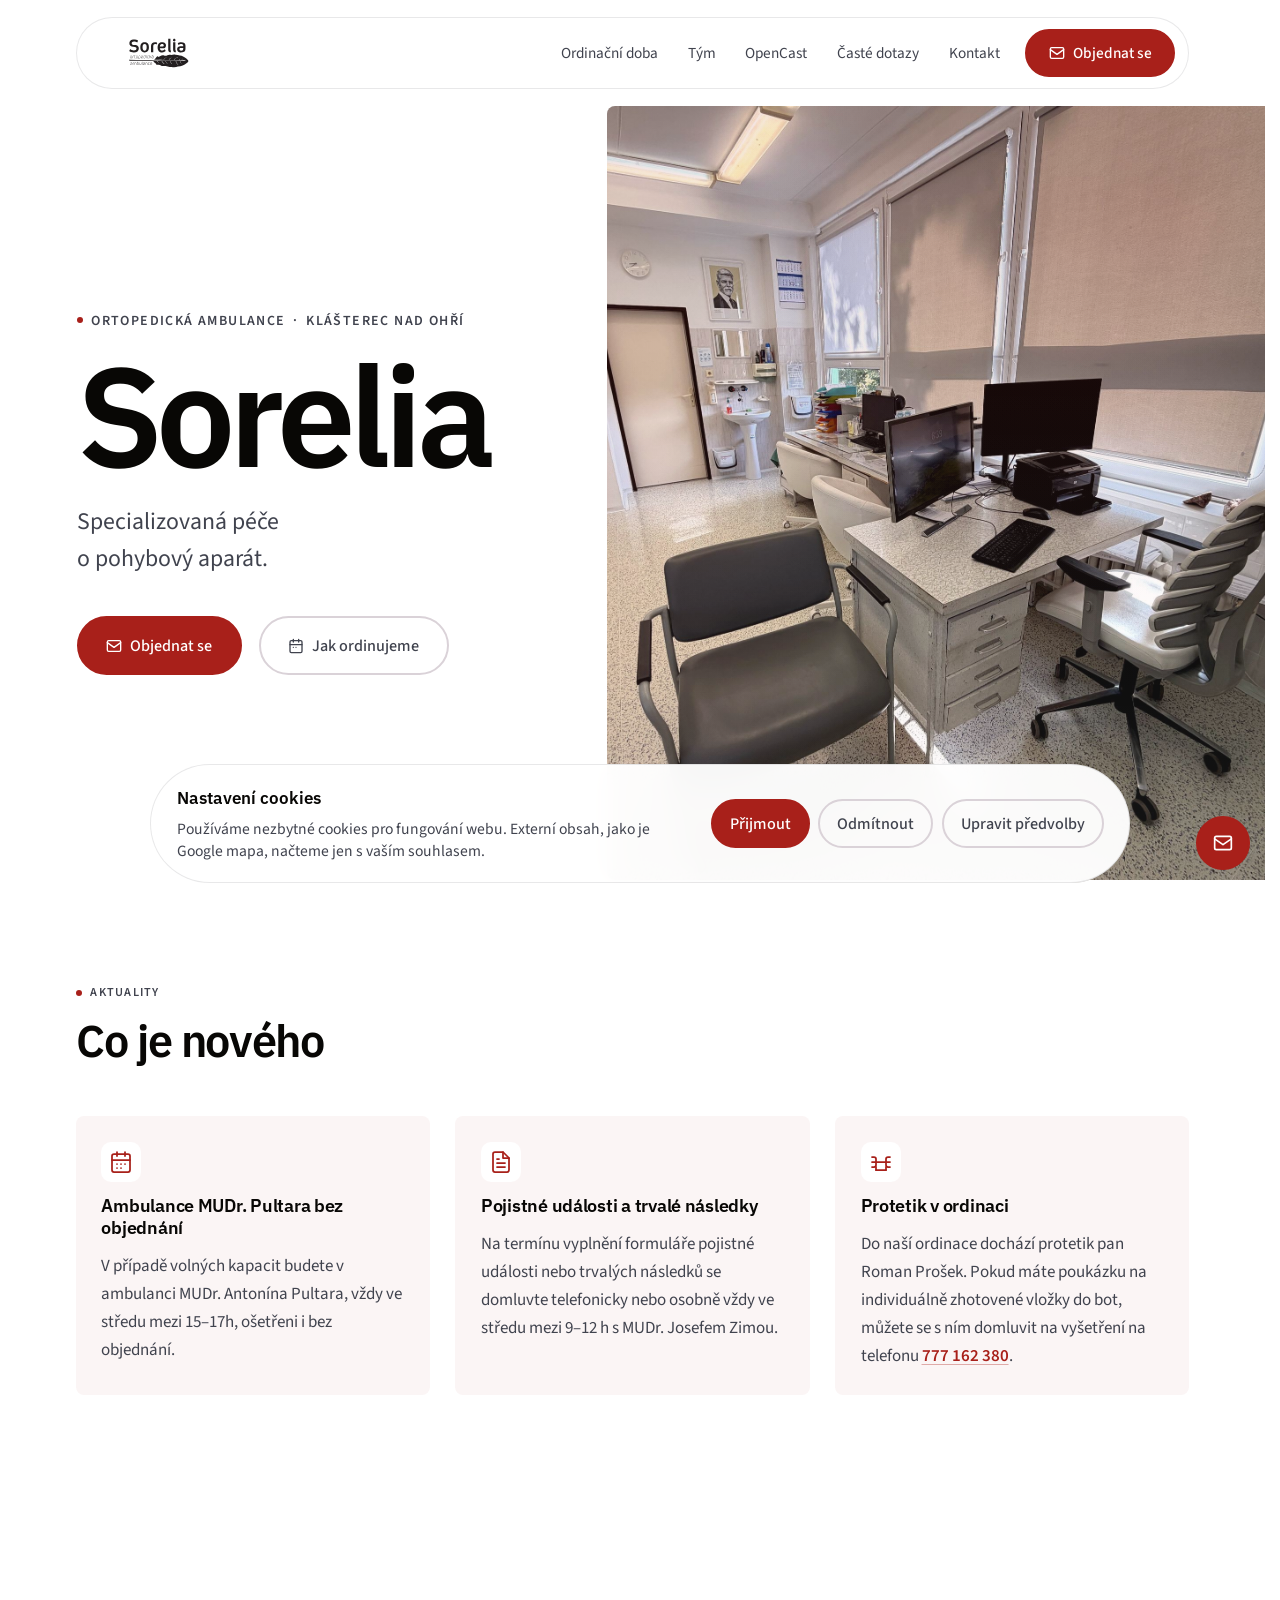
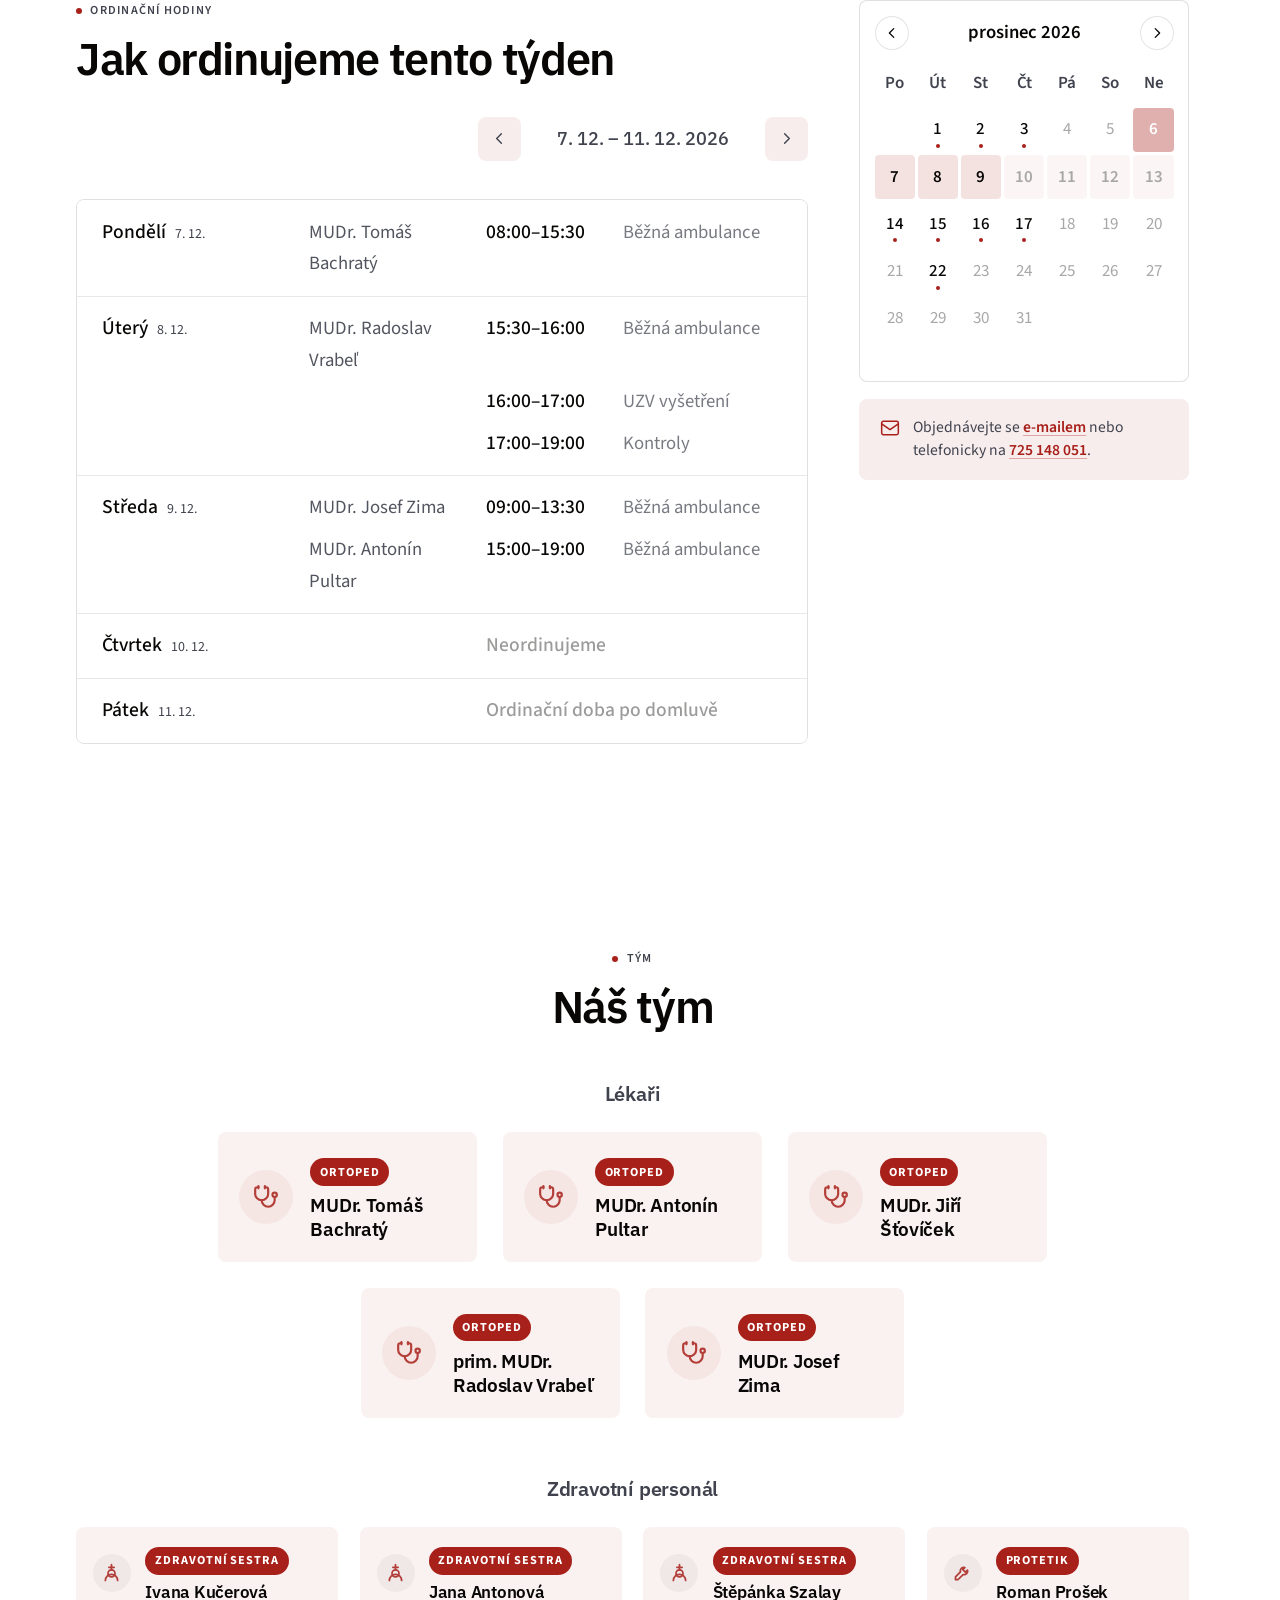
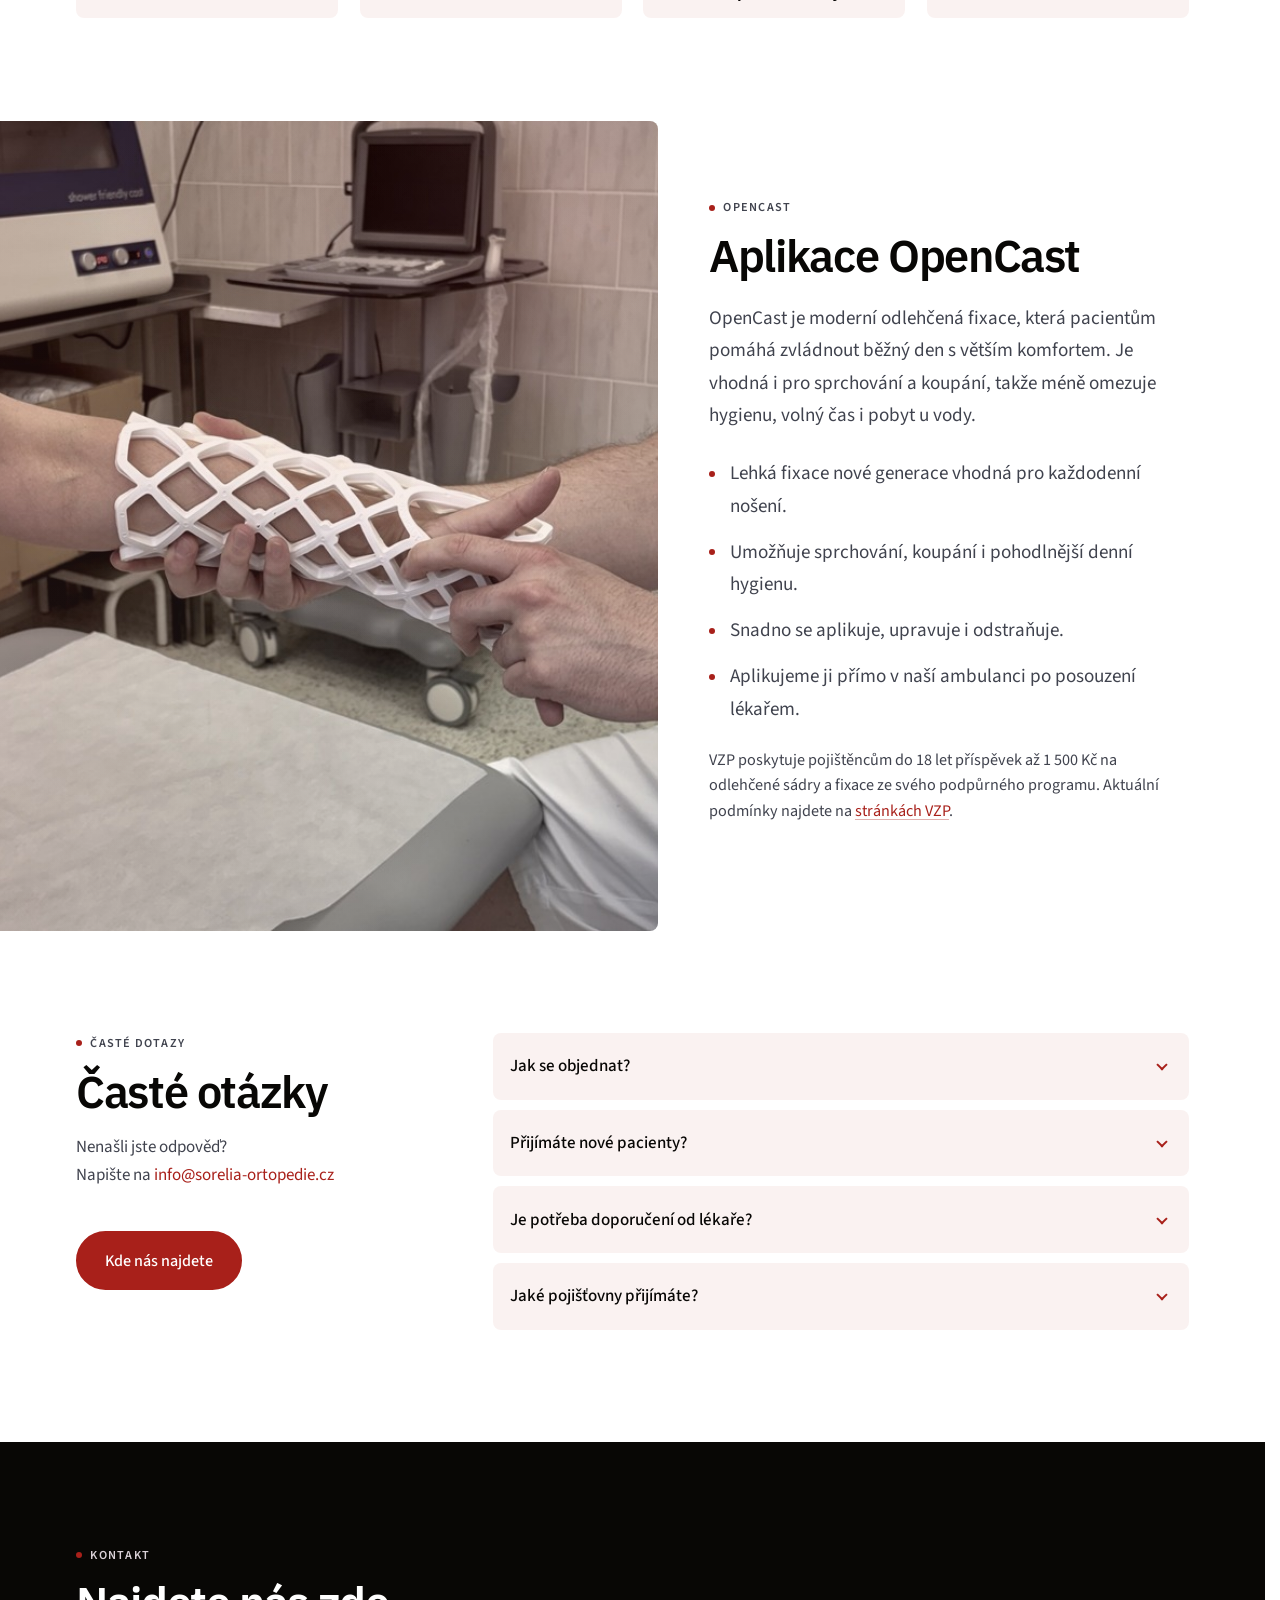
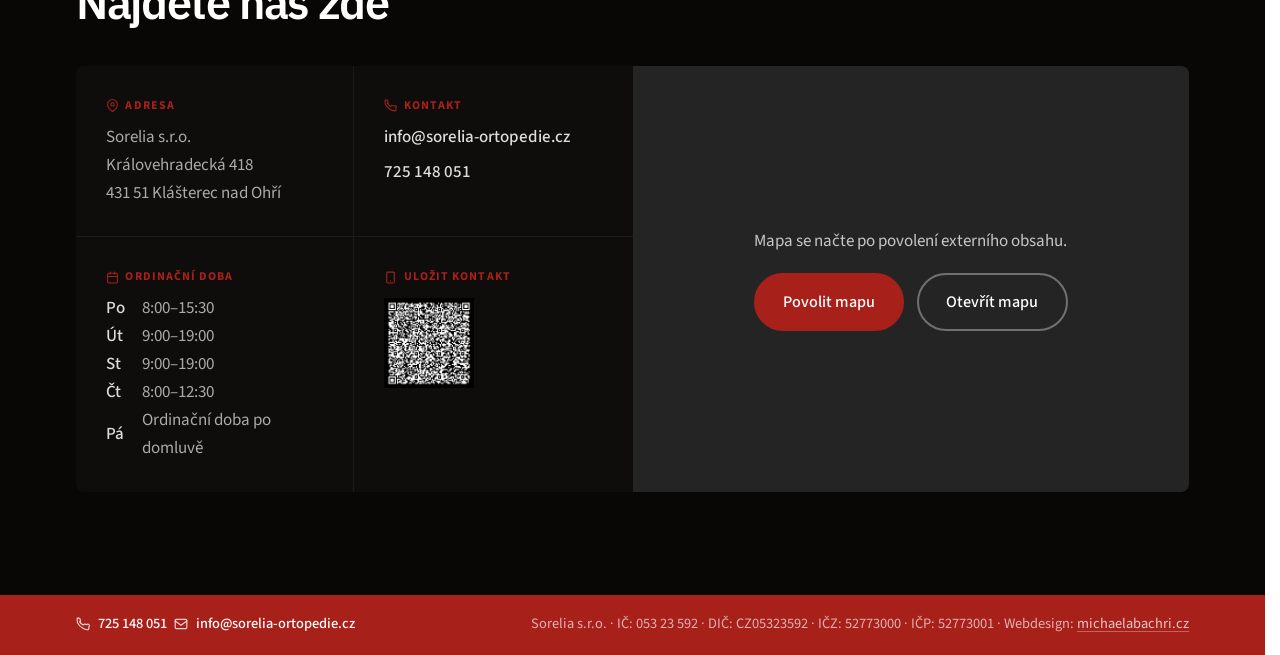
==== commit 02c7d500: "Doplnit objednání na OpenCast a upravit rozpis" ====
--- a/index.html
+++ b/index.html
@@ -168,7 +168,7 @@
   <link rel="preconnect" href="https://fonts.googleapis.com">
   <link rel="preconnect" href="https://fonts.gstatic.com" crossorigin>
   <link href="https://fonts.googleapis.com/css2?family=IBM+Plex+Sans:wght@400;500;600&family=Source+Sans+3:wght@400;500;600&display=swap" rel="stylesheet">
-  <link rel="stylesheet" href="style.css?v=20261125-2">
+  <link rel="stylesheet" href="style.css?v=20261125-9">
 </head>
 <body>
 
@@ -360,6 +360,38 @@
     <div class="team-grid">
 
       <article class="team-card">
+        <div class="team-photo tp--2" role="img" aria-label="MUDr. Tomáš Bachratý">
+          <svg class="person-icon person-icon--doctor" viewBox="0 0 24 24" aria-hidden="true">
+            <path d="M11 2v2"/>
+            <path d="M5 2v2"/>
+            <path d="M5 3H4a2 2 0 0 0-2 2v4a6 6 0 0 0 12 0V5a2 2 0 0 0-2-2h-1"/>
+            <path d="M8 15a6 6 0 0 0 12 0v-3"/>
+            <circle cx="20" cy="10" r="2"/>
+          </svg>
+        </div>
+        <div class="team-info">
+          <span class="team-badge">Ortoped</span>
+          <h4>MUDr. Tomáš Bachratý</h4>
+        </div>
+      </article>
+
+      <article class="team-card">
+        <div class="team-photo tp--4" role="img" aria-label="MUDr. Antonín Pultar">
+          <svg class="person-icon person-icon--doctor" viewBox="0 0 24 24" aria-hidden="true">
+            <path d="M11 2v2"/>
+            <path d="M5 2v2"/>
+            <path d="M5 3H4a2 2 0 0 0-2 2v4a6 6 0 0 0 12 0V5a2 2 0 0 0-2-2h-1"/>
+            <path d="M8 15a6 6 0 0 0 12 0v-3"/>
+            <circle cx="20" cy="10" r="2"/>
+          </svg>
+        </div>
+        <div class="team-info">
+          <span class="team-badge">Ortoped</span>
+          <h4>MUDr. Antonín Pultar</h4>
+        </div>
+      </article>
+
+      <article class="team-card">
         <div class="team-photo tp--1" role="img" aria-label="MUDr. Jiří Šťovíček">
           <svg class="person-icon person-icon--doctor" viewBox="0 0 24 24" aria-hidden="true">
             <path d="M11 2v2"/>
@@ -372,22 +404,6 @@
         <div class="team-info">
           <span class="team-badge">Ortoped</span>
           <h4>MUDr. Jiří Šťovíček</h4>
-        </div>
-      </article>
-
-      <article class="team-card">
-        <div class="team-photo tp--2" role="img" aria-label="MUDr. Tomáš Bachratý">
-          <svg class="person-icon person-icon--doctor" viewBox="0 0 24 24" aria-hidden="true">
-            <path d="M11 2v2"/>
-            <path d="M5 2v2"/>
-            <path d="M5 3H4a2 2 0 0 0-2 2v4a6 6 0 0 0 12 0V5a2 2 0 0 0-2-2h-1"/>
-            <path d="M8 15a6 6 0 0 0 12 0v-3"/>
-            <circle cx="20" cy="10" r="2"/>
-          </svg>
-        </div>
-        <div class="team-info">
-          <span class="team-badge">Ortoped</span>
-          <h4>MUDr. Tomáš Bachratý</h4>
         </div>
       </article>
 
@@ -404,22 +420,6 @@
         <div class="team-info">
           <span class="team-badge">Ortoped</span>
           <h4>prim. MUDr. Radoslav Vrabeľ</h4>
-        </div>
-      </article>
-
-      <article class="team-card">
-        <div class="team-photo tp--4" role="img" aria-label="MUDr. Antonín Pultar">
-          <svg class="person-icon person-icon--doctor" viewBox="0 0 24 24" aria-hidden="true">
-            <path d="M11 2v2"/>
-            <path d="M5 2v2"/>
-            <path d="M5 3H4a2 2 0 0 0-2 2v4a6 6 0 0 0 12 0V5a2 2 0 0 0-2-2h-1"/>
-            <path d="M8 15a6 6 0 0 0 12 0v-3"/>
-            <circle cx="20" cy="10" r="2"/>
-          </svg>
-        </div>
-        <div class="team-info">
-          <span class="team-badge">Ortoped</span>
-          <h4>MUDr. Antonín Pultar</h4>
         </div>
       </article>
 
@@ -655,7 +655,7 @@
 <dialog class="booking-dialog" id="booking-dialog" aria-labelledby="booking-title">
   <div class="booking-panel">
     <div class="booking-heading">
-      <h2 id="booking-title">Ke komu se chcete objednat?</h2>
+      <h2 id="booking-title">Vyberte lékaře nebo službu</h2>
       <form method="dialog">
         <button class="booking-close" type="submit" aria-label="Zavřít">
           <svg width="18" height="18" viewBox="0 0 24 24" fill="none" stroke="currentColor" stroke-width="2" stroke-linecap="round" aria-hidden="true"><path d="m6 6 12 12M18 6 6 18"/></svg>
@@ -664,8 +664,18 @@
     </div>
     <ul class="booking-doctors" id="booking-doctors">
       <li class="booking-no-preference"><a href="mailto:info@sorelia-ortopedie.cz?subject=Objedn%C3%A1n%C3%AD">Bez preference lékaře</a></li>
+      <li class="booking-service"><a href="mailto:info@sorelia-ortopedie.cz?subject=Objedn%C3%A1n%C3%AD%20%E2%80%93%20aplikace%20OpenCast">Aplikace OpenCast</a></li>
     </ul>
-    <p class="booking-note">Pokud se e-mail neotevře, napište na <a id="booking-email" href="mailto:info@sorelia-ortopedie.cz">info@sorelia-ortopedie.cz</a>. Pokud se chcete objednat ke konkrétnímu lékaři, uveďte jeho jméno do předmětu.</p>
+    <p class="booking-note">
+      <svg class="booking-note-icon" width="16" height="16" viewBox="0 0 24 24" fill="none" stroke="currentColor" stroke-width="1.75" stroke-linecap="round" aria-hidden="true">
+        <circle cx="12" cy="12" r="9"/>
+        <path d="M12 8v5m0 3h.01"/>
+      </svg>
+      <span>
+        Pokud se <strong>e-mail neotevře</strong>, napište na <span class="booking-note-address"><a id="booking-email" href="mailto:info@sorelia-ortopedie.cz">info@sorelia-ortopedie.cz</a>.</span><br>
+        Pokud se chcete objednat ke konkrétnímu lékaři, uveďte jeho <strong>jméno do předmětu</strong>. Pro OpenCast použijte předmět „Aplikace OpenCast“.
+      </span>
+    </p>
   </div>
 </dialog>
 
@@ -694,6 +704,6 @@
   </div>
 </div>
 
-<script src="main.js?v=20261125"></script>
+<script src="main.js?v=20261125-3"></script>
 </body>
 </html>
--- a/style.css
+++ b/style.css
@@ -1829,11 +1829,11 @@
 html:has(.booking-dialog[open]) body { overflow-x: clip; }
 
 .booking-dialog {
-  width: min(27rem, calc(100% - 1.5rem));
+  width: min(29rem, calc(100% - 1.5rem));
   max-height: calc(100% - 1.5rem);
   margin: auto;
   border: 1px solid var(--grey);
-  border-radius: 16px;
+  border-radius: var(--r);
   background: var(--white);
   color: var(--black);
   overscroll-behavior: contain;
@@ -1841,7 +1841,7 @@
 
 .booking-dialog::backdrop { background: rgba(8, 7, 5, 0.45); }
 
-.booking-panel { padding: clamp(1rem, 4vw, 1.6rem); }
+.booking-panel { padding: clamp(.8rem, 4vw, 1.6rem); }
 
 .booking-heading {
   display: flex;
@@ -1891,6 +1891,10 @@
 
 .booking-no-preference a {
   margin-top: .25rem;
+}
+
+.booking-no-preference a,
+.booking-service a {
   border-color: var(--grey);
   background: transparent;
 }
@@ -1902,16 +1906,29 @@
 }
 
 .booking-note {
+  display: flex;
+  align-items: flex-start;
+  gap: .45rem;
   margin-top: .9rem;
   color: var(--charcoal);
   font-size: .84rem;
   line-height: 1.45;
+}
+
+.booking-note-icon {
+  flex: none;
+  margin-top: .12rem;
+  color: var(--red);
+}
+
+.booking-note-address {
+  display: inline-block;
+  white-space: nowrap;
 }
 
 .booking-note a {
   color: var(--red);
   text-decoration: underline;
-  overflow-wrap: anywhere;
 }
 
 /* ================================================================
